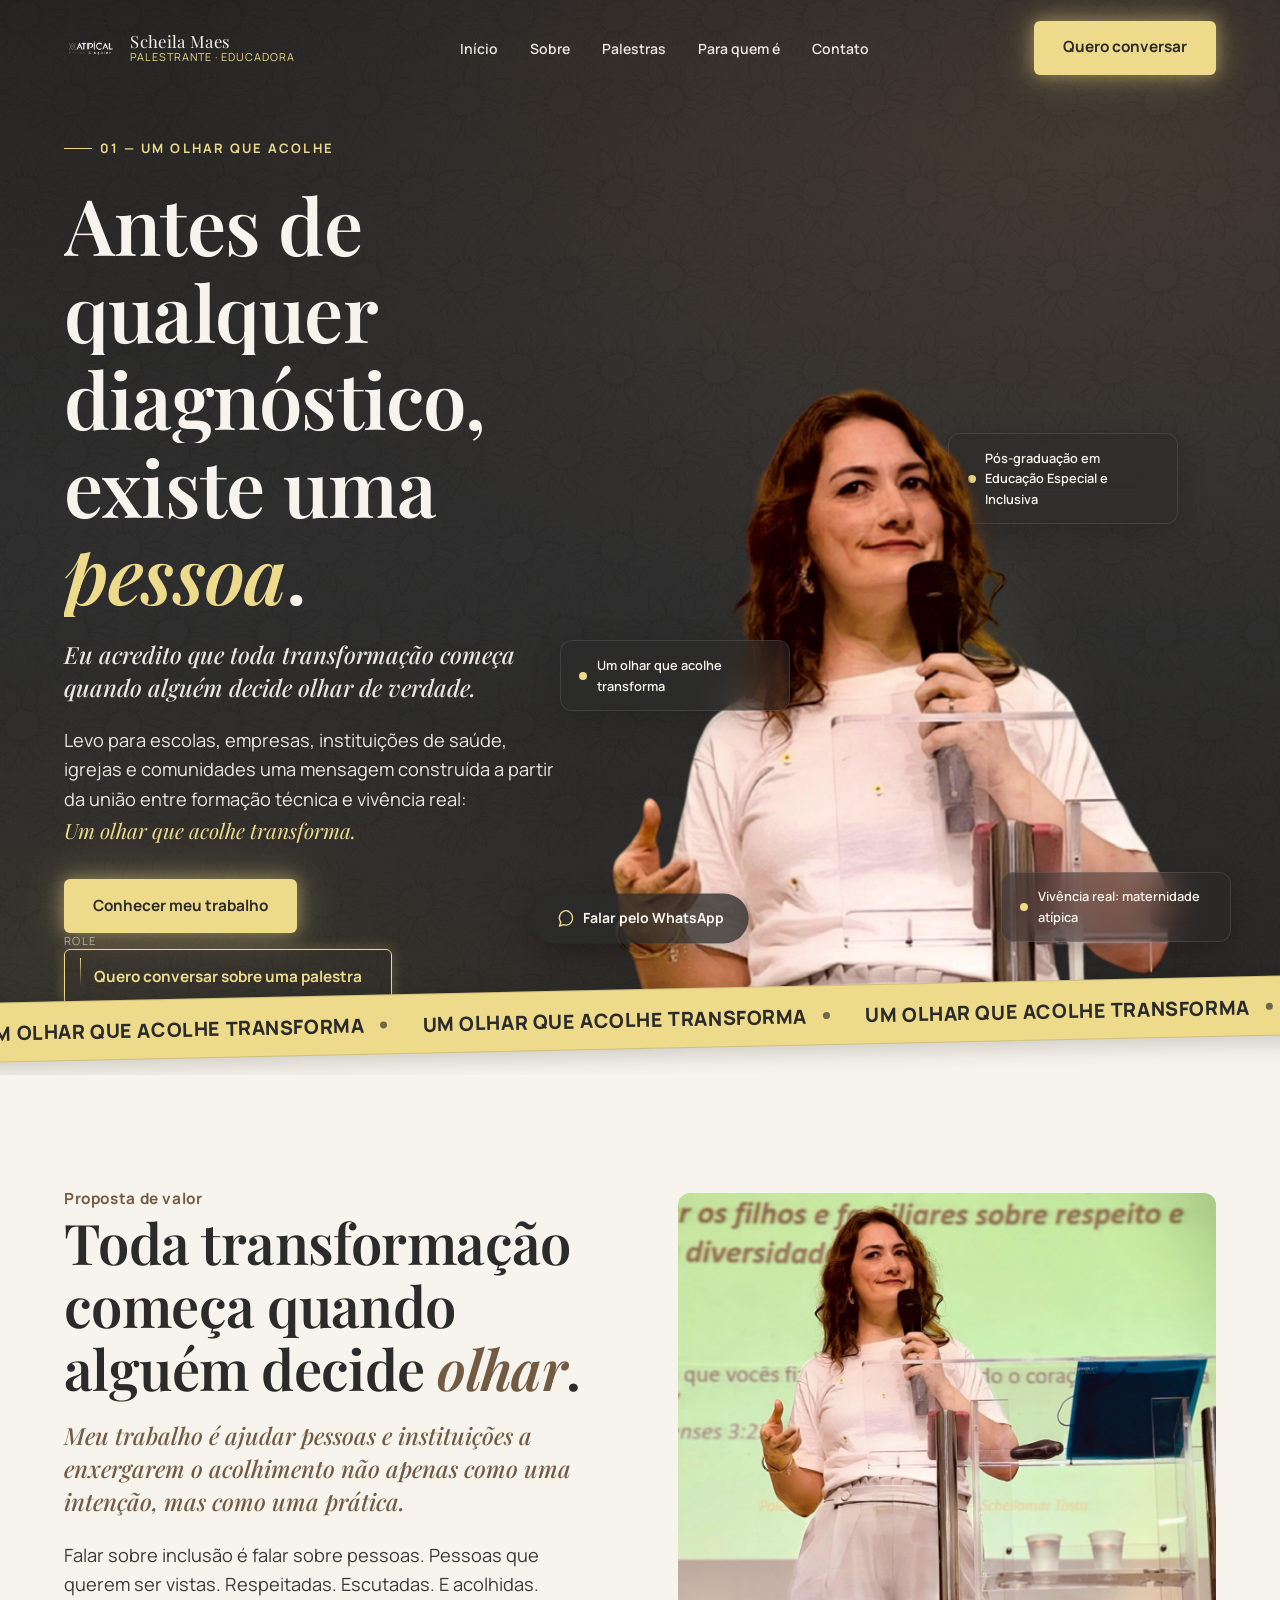
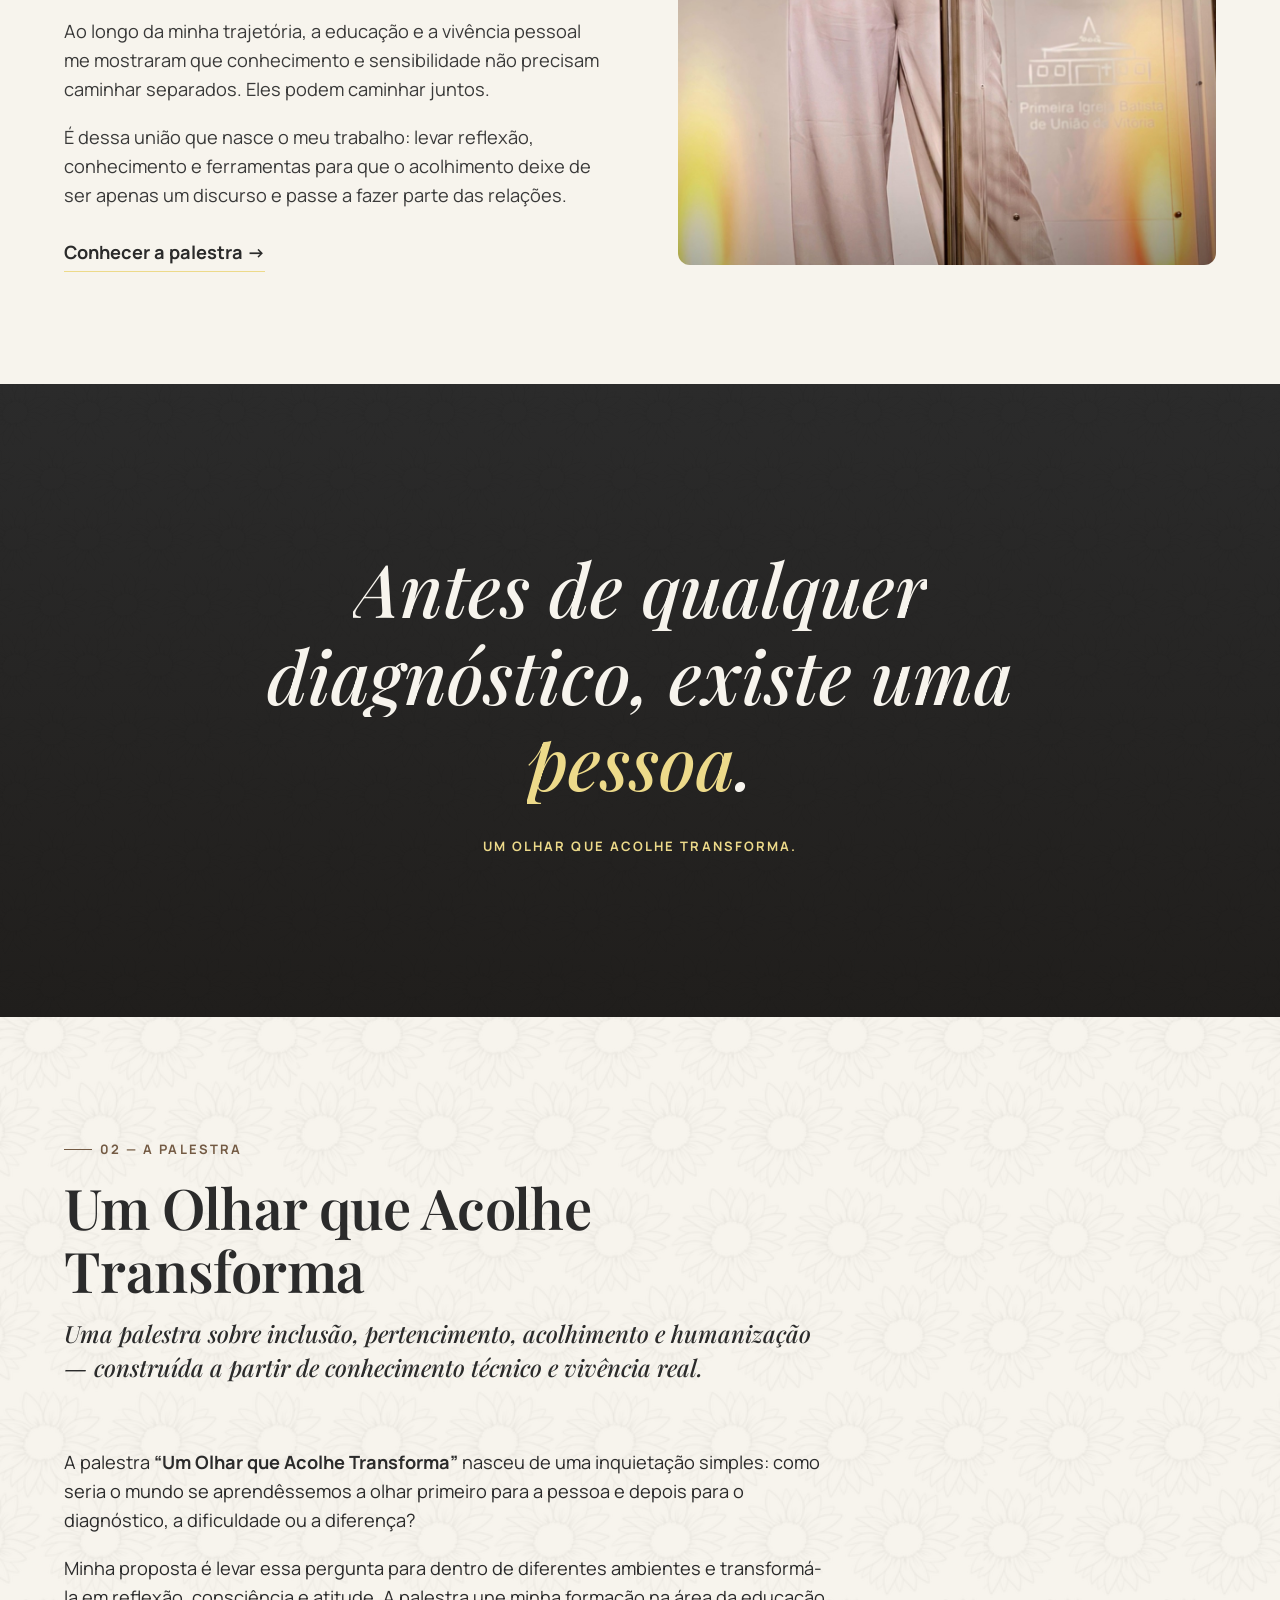
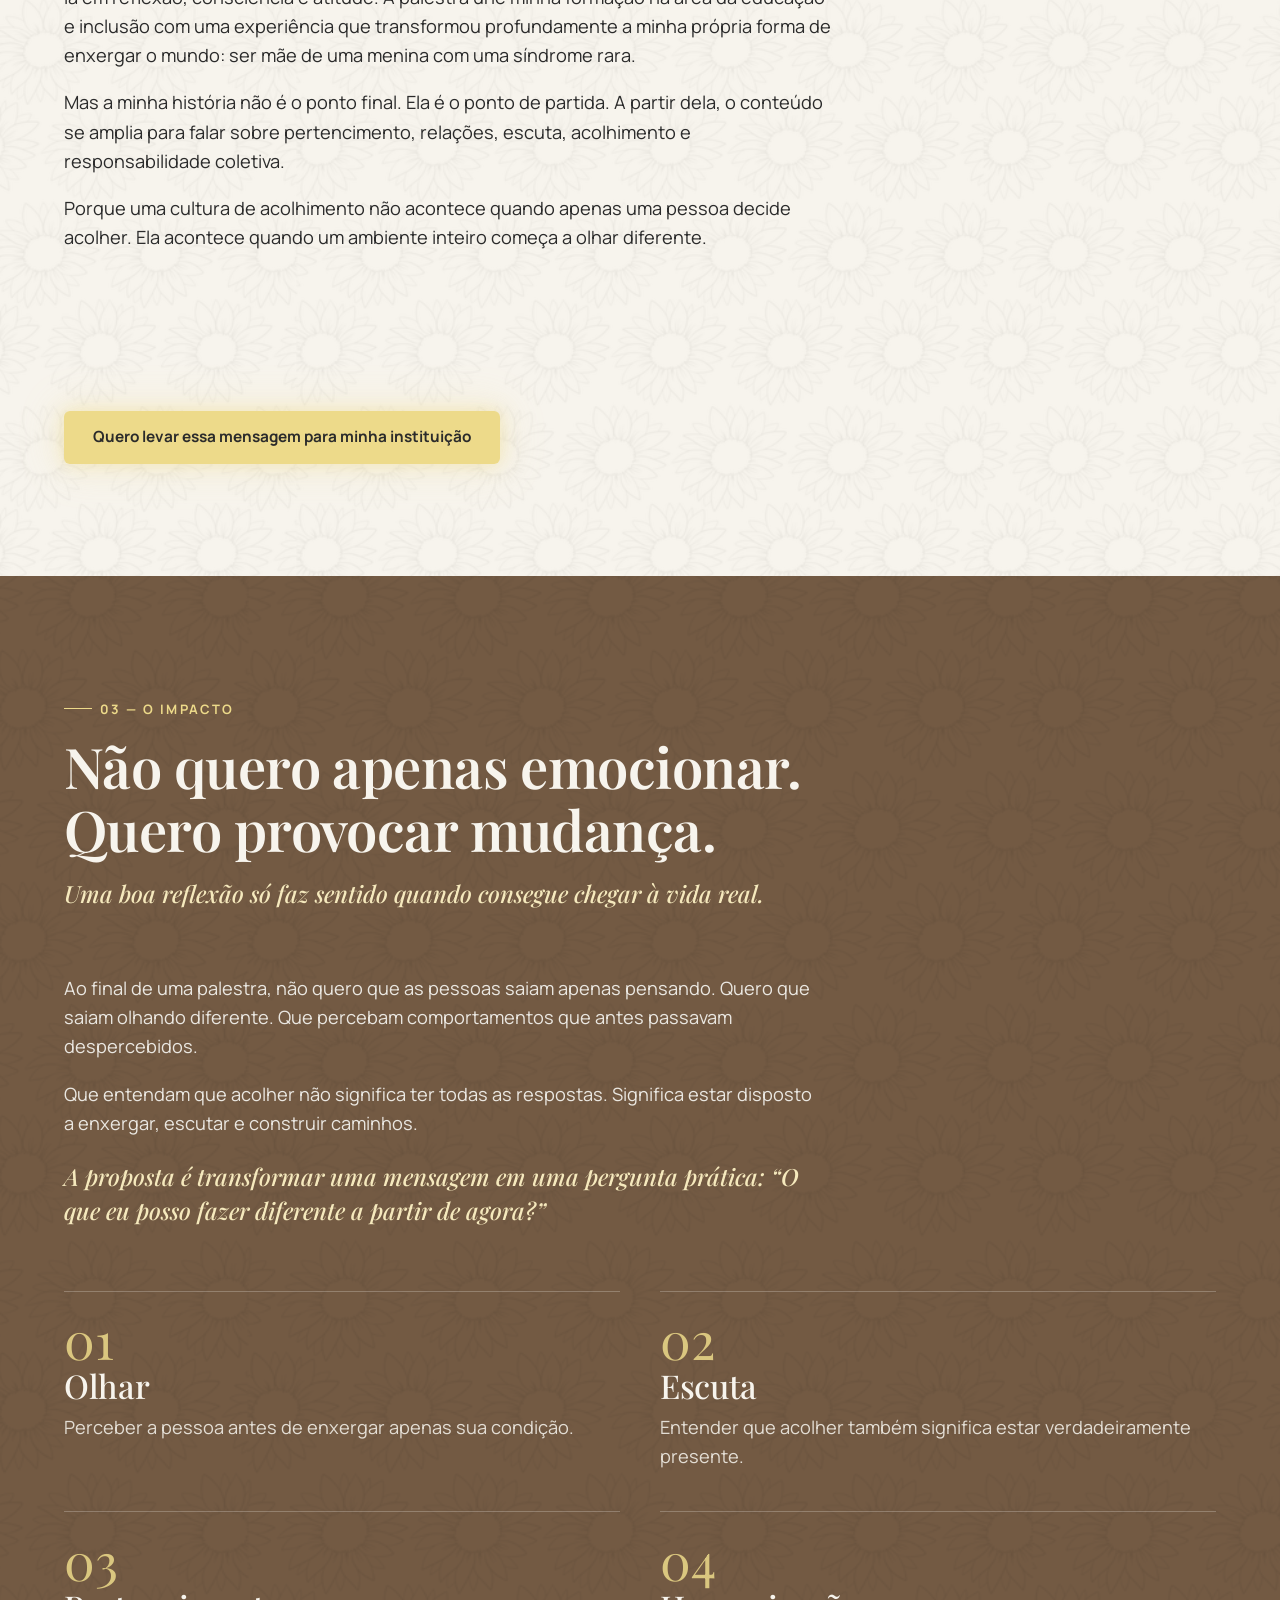
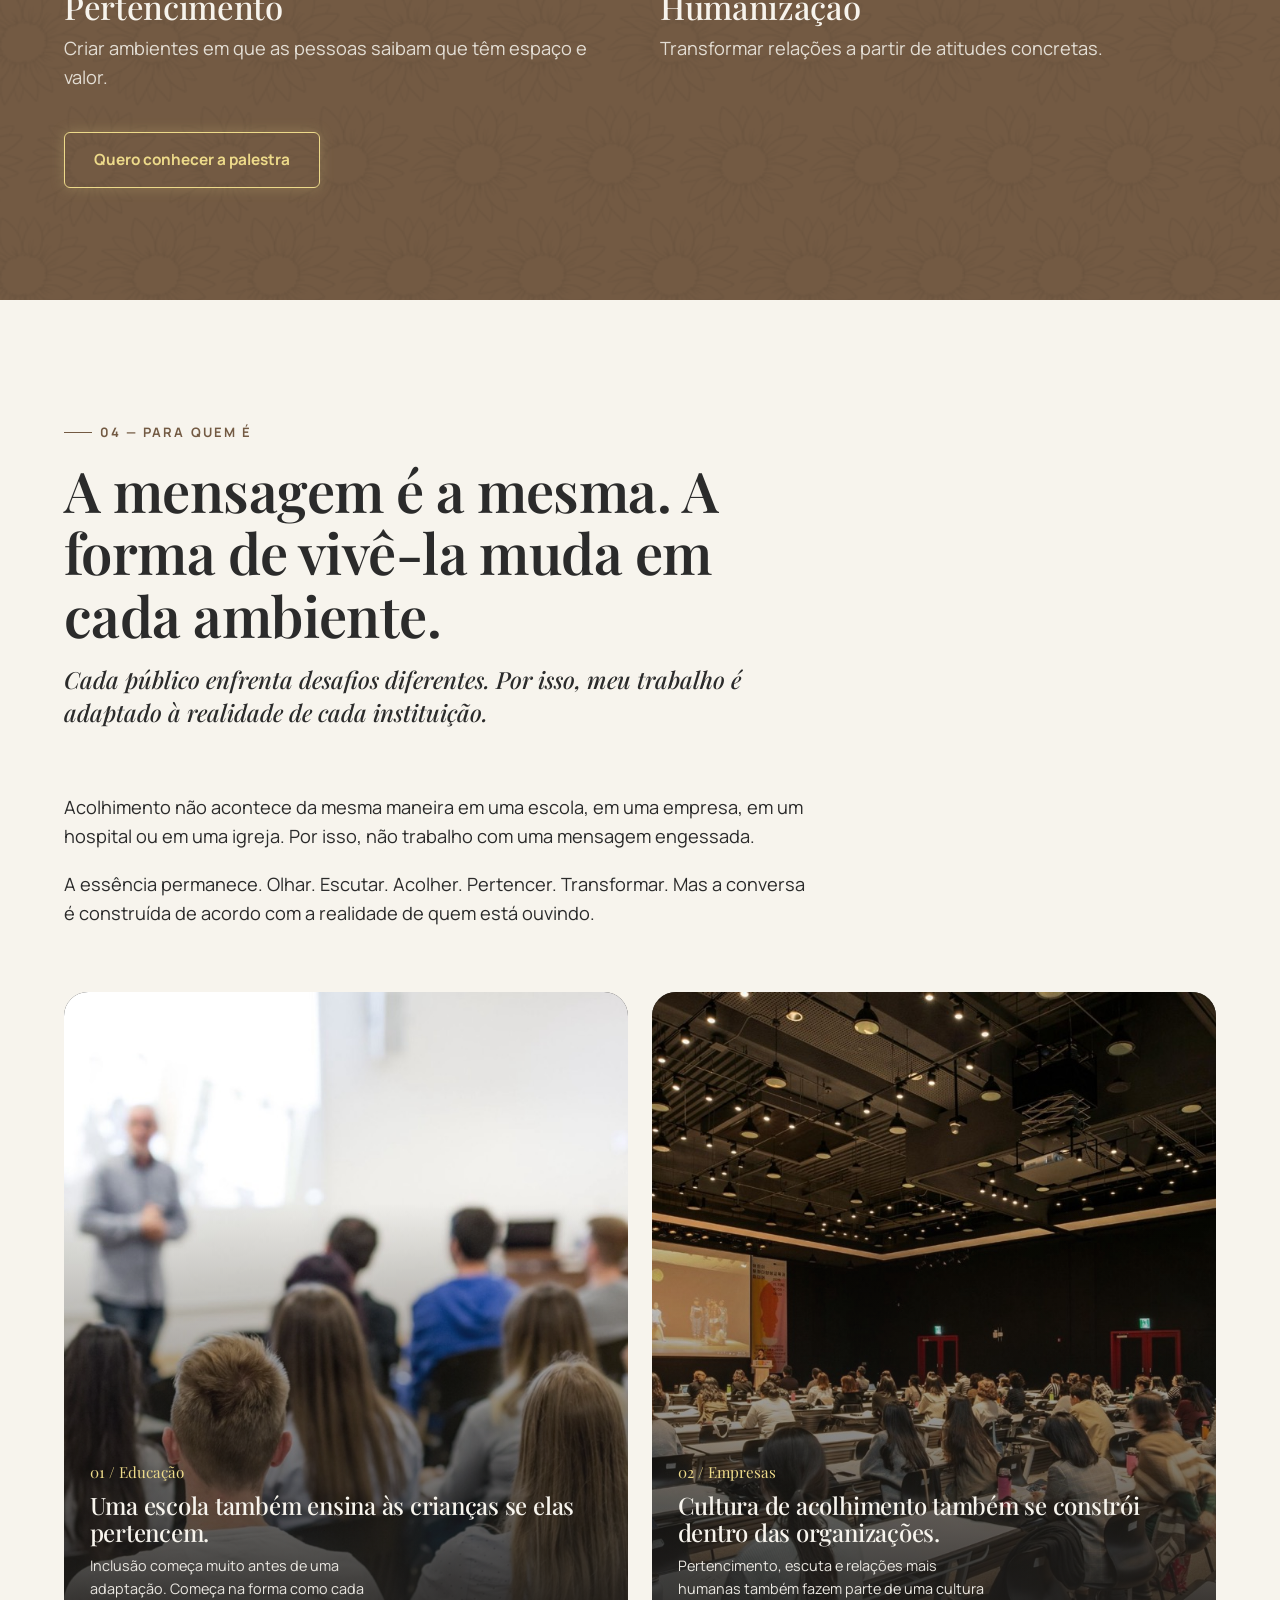
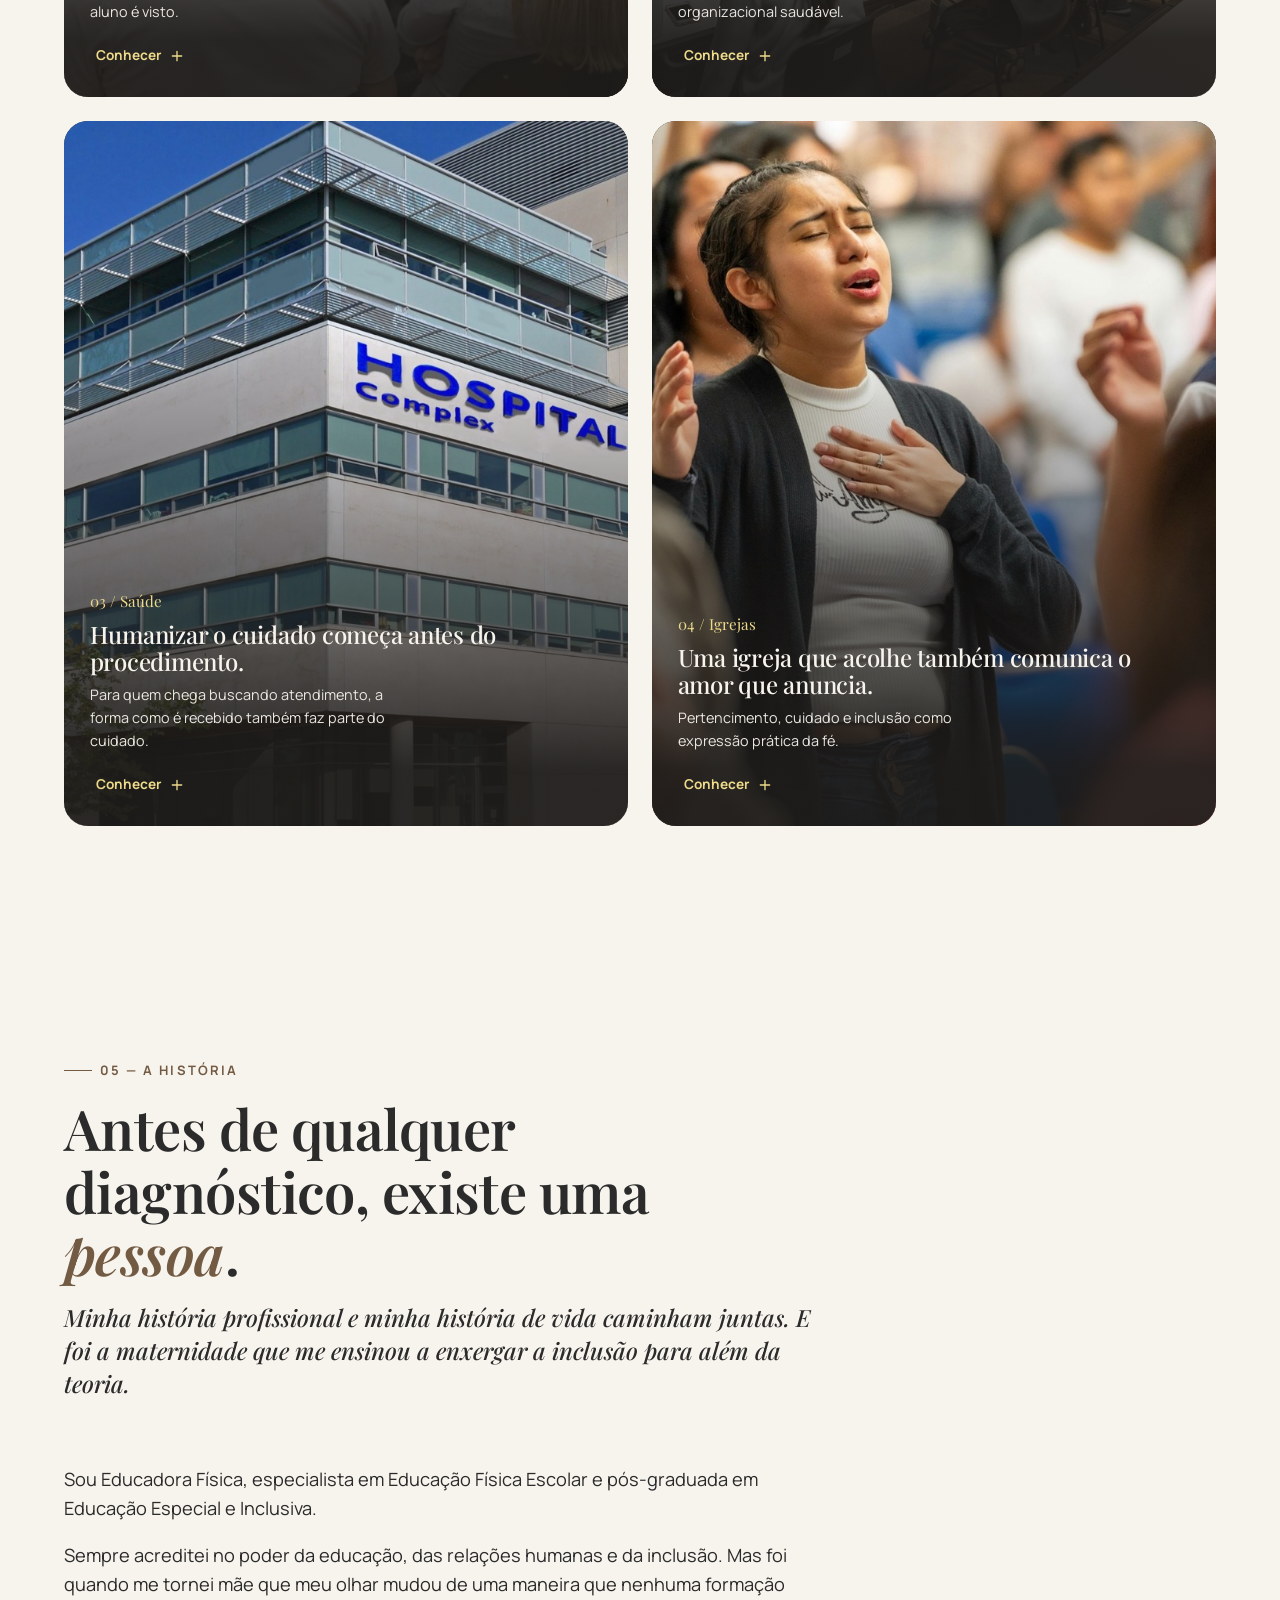
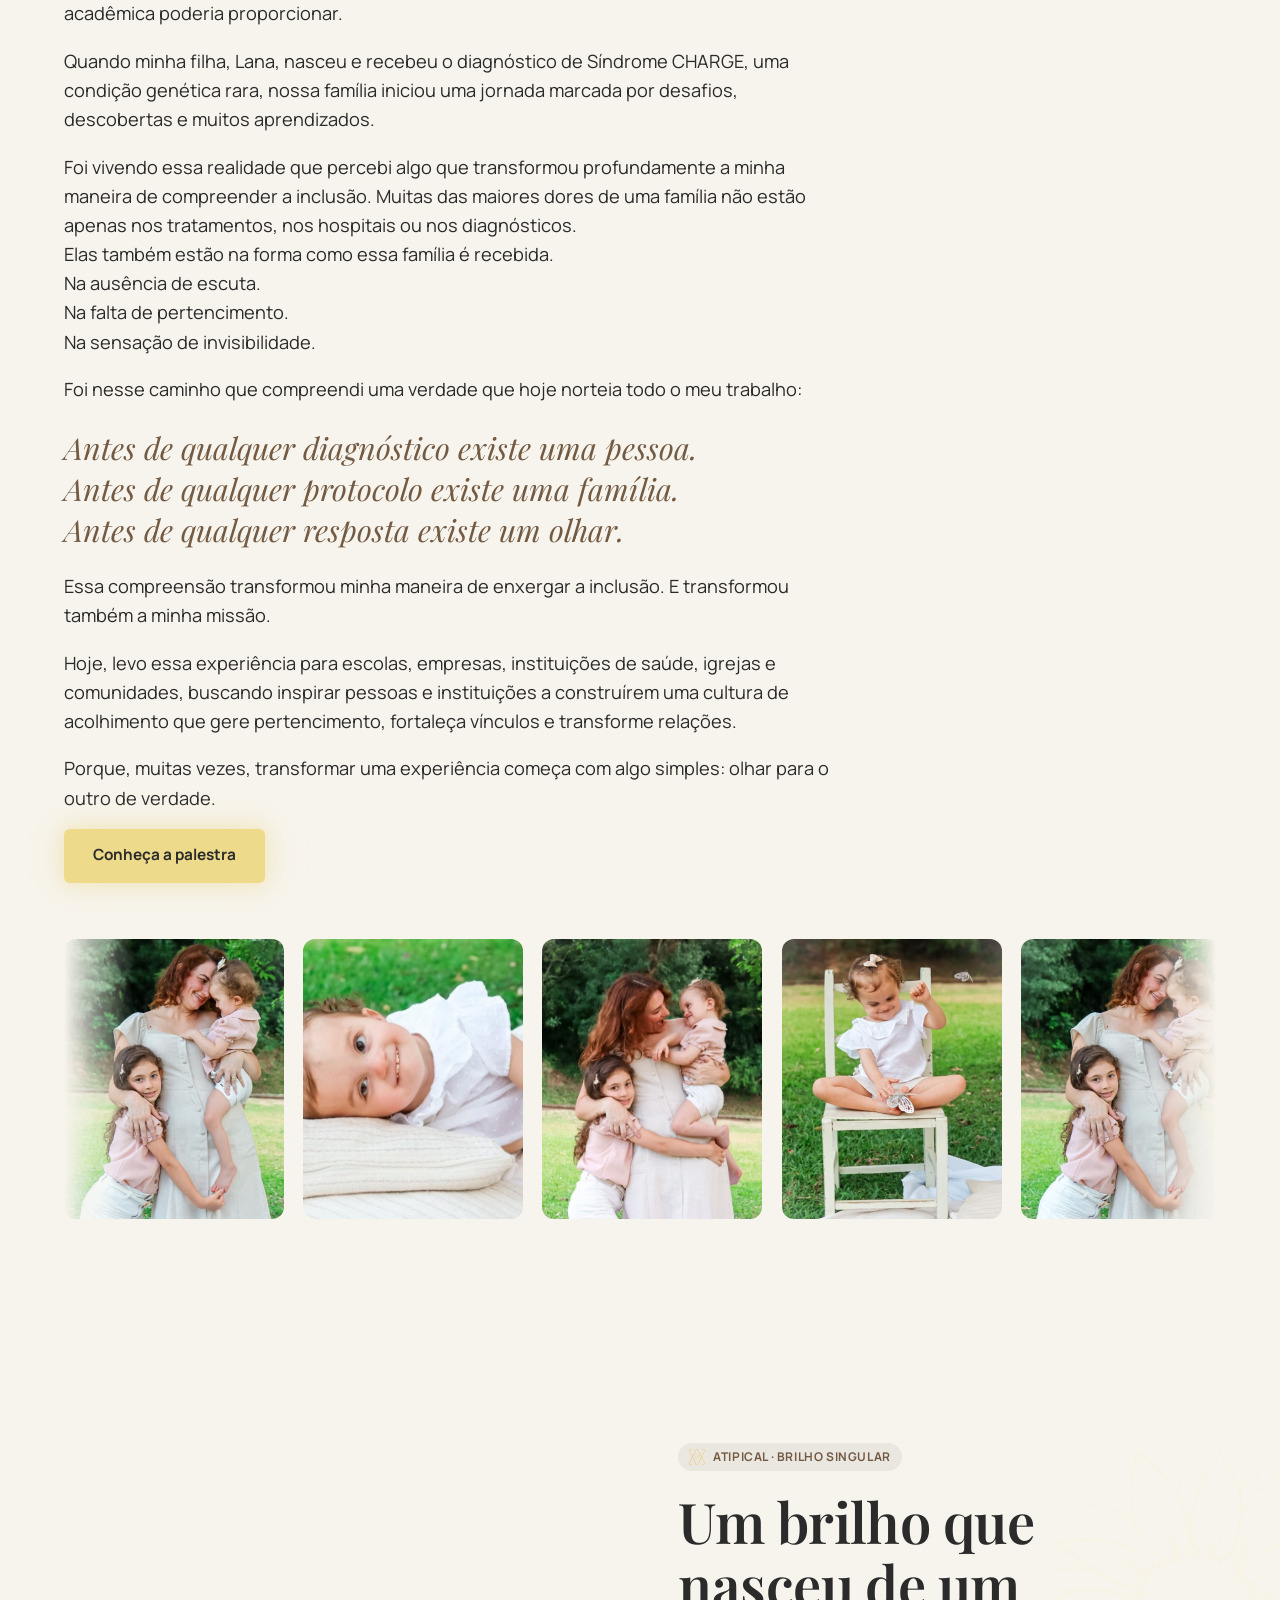
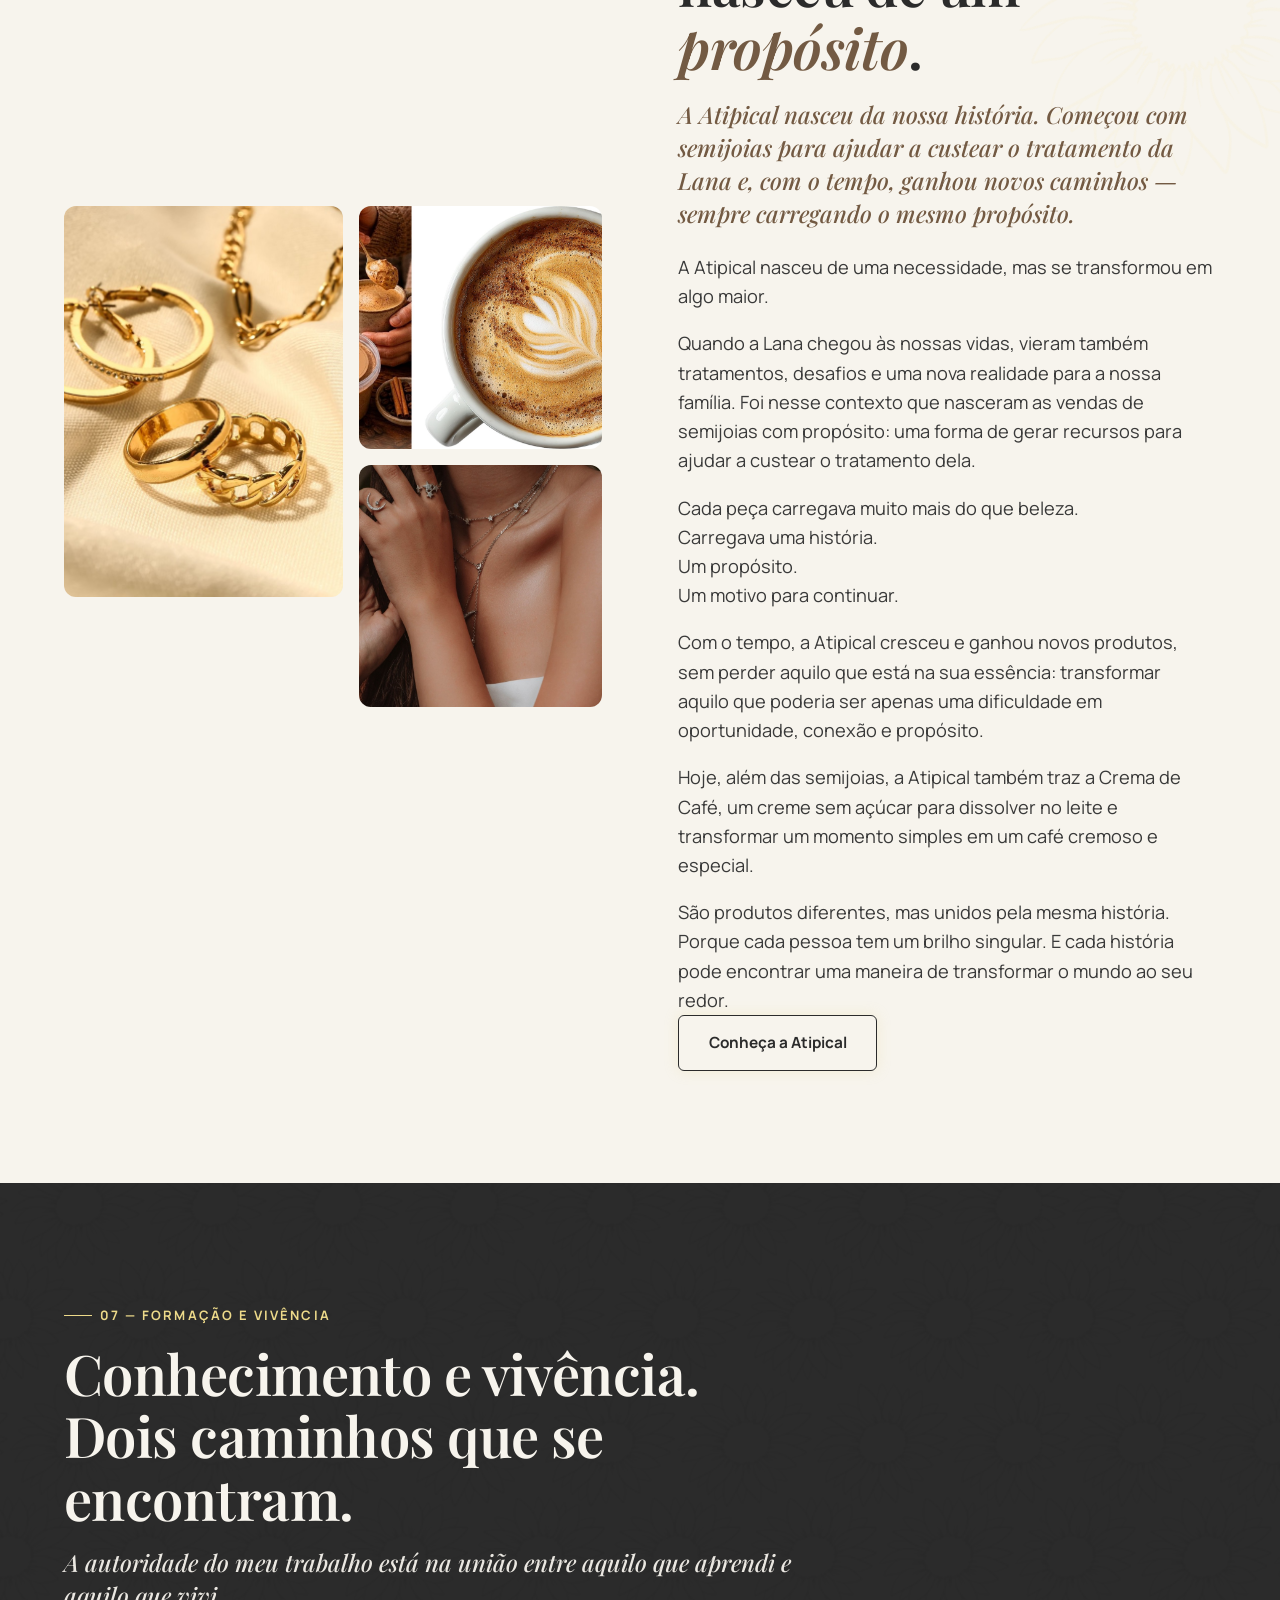
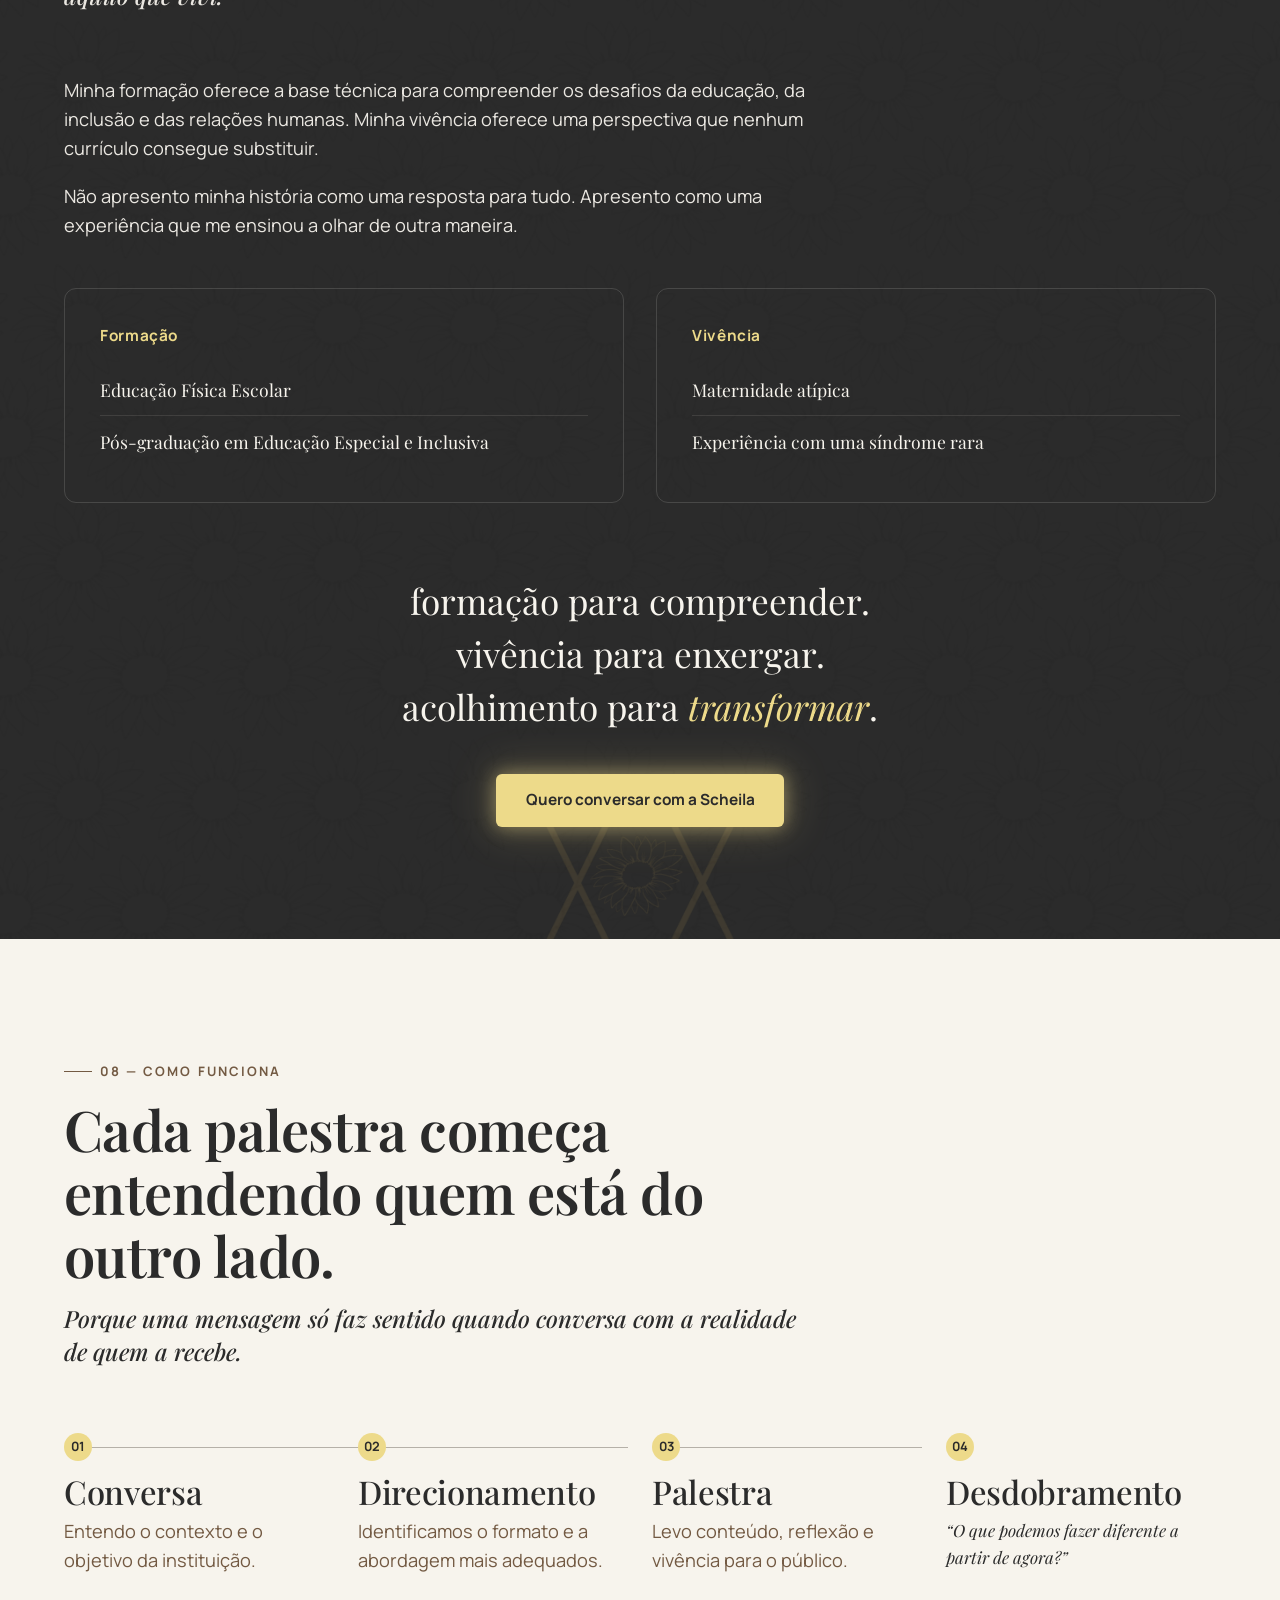
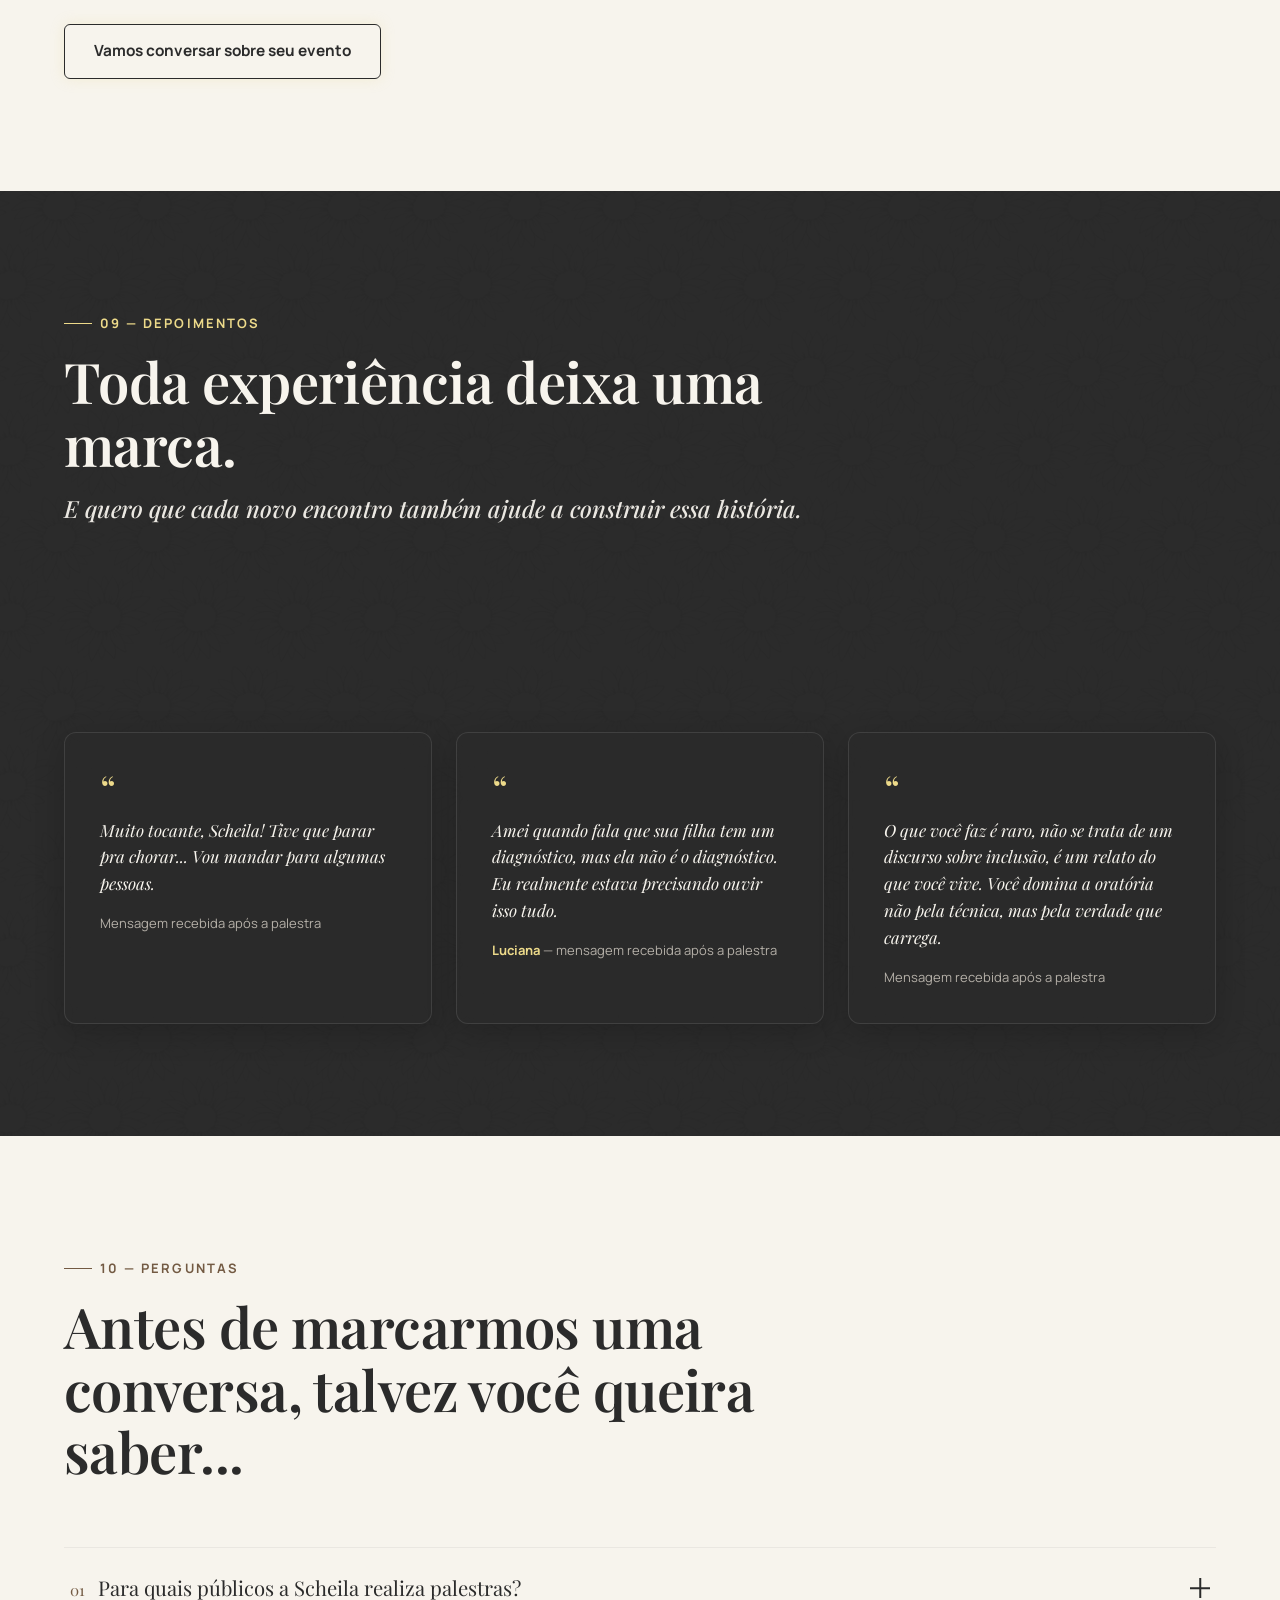
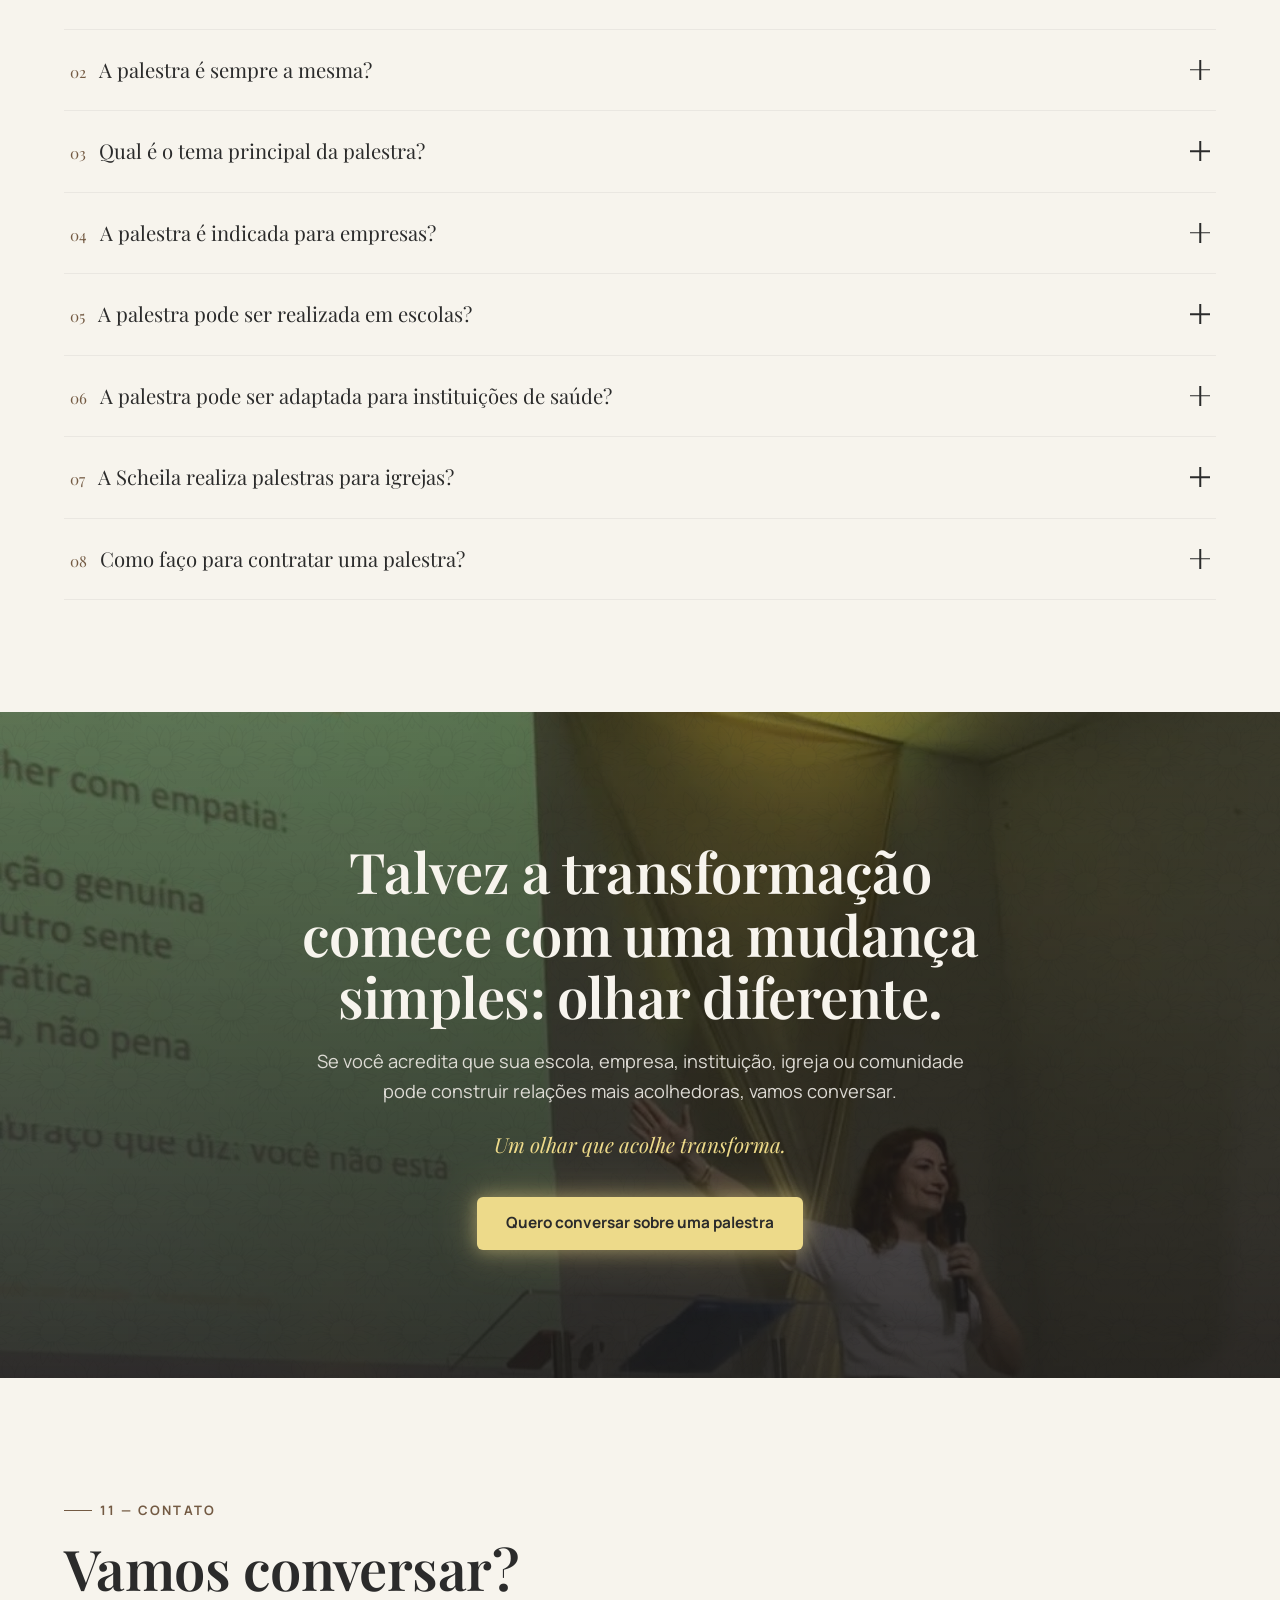
==== index.html @ 9182c09e "Add files via upload" ====
<!DOCTYPE html>
<html lang="pt-BR">
<head>
<meta charset="UTF-8">
<meta name="viewport" content="width=device-width, initial-scale=1.0">
<title>Scheila Maes | Palestrante em Inclusão, Acolhimento e Humanização</title>
<meta name="description" content="Conheça Scheila Maes, palestrante e educadora especialista em inclusão, acolhimento e humanização. Palestras para escolas, empresas, saúde e igrejas.">
<meta name="theme-color" content="#2B2B2B">
<link rel="icon" href="assets/img/logo-escuro.png" type="image/png">

<link rel="preconnect" href="https://fonts.googleapis.com">
<link rel="preconnect" href="https://fonts.gstatic.com" crossorigin>
<link href="https://fonts.googleapis.com/css2?family=Playfair+Display:ital,wght@0,500;0,600;0,700;1,500;1,600&family=Manrope:wght@400;500;600;700;800&display=swap" rel="stylesheet">

<link rel="stylesheet" href="css/styles.css">
</head>
<body>
<a href="#main" class="skip-link">Pular para o conteúdo</a>

<!-- ============ HEADER ============ -->
<header class="site-header" id="site-header">
  <div class="container">
    <a href="#inicio" class="brand" aria-label="Scheila Maes — início">
      <img src="assets/img/logo-claro.png" alt="Atípical — Brilho Singular">
      <span class="brand-text">
        <span class="brand-name">Scheila Maes</span>
        <span class="brand-role">Palestrante · Educadora</span>
      </span>
    </a>

    <nav class="main-nav" aria-label="Navegação principal">
      <ul>
        <li><a href="#inicio">Início</a></li>
        <li><a href="#sobre">Sobre</a></li>
        <li><a href="#palestra">Palestras</a></li>
        <li><a href="#para-quem-e">Para quem é</a></li>
        <li><a href="#contato">Contato</a></li>
      </ul>
    </nav>

    <div class="header-actions">
      <a href="#contato" class="btn btn-primary">Quero conversar</a>
      <button class="nav-toggle" id="nav-toggle" aria-label="Abrir menu" aria-expanded="false" aria-controls="mobile-nav">
        <span></span><span></span><span></span>
      </button>
    </div>
  </div>
</header>

<nav class="mobile-nav" id="mobile-nav" aria-label="Navegação mobile">
  <a href="#inicio">Início</a>
  <a href="#sobre">Sobre</a>
  <a href="#palestra">Palestras</a>
  <a href="#para-quem-e">Para quem é</a>
  <a href="#contato">Contato</a>
  <a href="#contato" class="btn btn-primary">Quero conversar</a>
</nav>

<main id="main">

  <!-- ============ HERO ============ -->
  <section class="hero noise grain" id="inicio">
    <div class="container hero-grid">
      <div class="hero-text">
        <p class="eyebrow reveal">01 — Um olhar que acolhe</p>
        <h1 class="split-words reveal" data-split>Antes de qualquer diagnóstico, existe uma <em class="accent">pessoa</em>.</h1>
        <p class="lede reveal reveal-delay-1">Eu acredito que toda transformação começa quando alguém decide olhar de verdade.</p>
        <p class="copy copy--on-dark reveal reveal-delay-2">
          Levo para escolas, empresas, instituições de saúde, igrejas e comunidades uma mensagem construída a partir da união entre formação técnica e vivência real:<br>
          <span class="hero-signature">Um olhar que acolhe transforma.</span>
        </p>
        <div class="hero-ctas reveal reveal-delay-3">
          <a href="#sobre" class="btn btn-primary">Conhecer meu trabalho</a>
          <a href="#contato" class="btn btn-secondary">Quero conversar sobre uma palestra</a>
        </div>
      </div>

      <div class="hero-media reveal reveal-delay-2">
        <div class="hero-media-frame">
          <div class="hero-media-glow" aria-hidden="true"></div>
          <img src="assets/img/hero-scheila.png" alt="Scheila Maes palestrando ao microfone" width="1200" height="1280">
          <div class="floating-badge glass badge-1">
            <span class="dot" aria-hidden="true"></span>
            Pós-graduação em Educação Especial e Inclusiva
          </div>
          <div class="floating-badge glass badge-2">
            <span class="dot" aria-hidden="true"></span>
            Vivência real: maternidade atípica
          </div>
          <div class="floating-badge glass badge-3">
            <span class="dot" aria-hidden="true"></span>
            Um olhar que acolhe transforma
          </div>
        </div>
      </div>
    </div>

    <div class="hero-scroll-cue" aria-hidden="true">
      <span>Role</span>
      <span class="line"></span>
    </div>
  </section>

  <!-- ============ FAIXA / MARQUEE ============ -->
  <div class="marquee-wrap">
    <div class="marquee" aria-hidden="true">
      <div class="marquee-track">
        <span class="marquee-item">Um olhar que acolhe transforma<span class="dot"></span></span>
        <span class="marquee-item">Um olhar que acolhe transforma<span class="dot"></span></span>
        <span class="marquee-item">Um olhar que acolhe transforma<span class="dot"></span></span>
        <span class="marquee-item">Um olhar que acolhe transforma<span class="dot"></span></span>
        <span class="marquee-item">Um olhar que acolhe transforma<span class="dot"></span></span>
        <span class="marquee-item">Um olhar que acolhe transforma<span class="dot"></span></span>
        <span class="marquee-item">Um olhar que acolhe transforma<span class="dot"></span></span>
        <span class="marquee-item">Um olhar que acolhe transforma<span class="dot"></span></span>
        <span class="marquee-item">Um olhar que acolhe transforma<span class="dot"></span></span>
        <span class="marquee-item">Um olhar que acolhe transforma<span class="dot"></span></span>
        <span class="marquee-item">Um olhar que acolhe transforma<span class="dot"></span></span>
        <span class="marquee-item">Um olhar que acolhe transforma<span class="dot"></span></span>
      </div>
    </div>
  </div>

  <!-- ============ APRESENTAÇÃO ============ -->
  <section class="section bg-offwhite" id="apresentacao">
    <div class="container split">
      <div class="split-text reveal">
        <p class="section-kicker">Proposta de valor</p>
        <h2>Toda transformação começa quando alguém decide <em class="accent-brown">olhar</em>.</h2>
        <p class="lede">Meu trabalho é ajudar pessoas e instituições a enxergarem o acolhimento não apenas como uma intenção, mas como uma prática.</p>
        <div class="copy">
          <p>Falar sobre inclusão é falar sobre pessoas. Pessoas que querem ser vistas. Respeitadas. Escutadas. E acolhidas.</p>
          <p>Ao longo da minha trajetória, a educação e a vivência pessoal me mostraram que conhecimento e sensibilidade não precisam caminhar separados. Eles podem caminhar juntos.</p>
          <p>É dessa união que nasce o meu trabalho: levar reflexão, conhecimento e ferramentas para que o acolhimento deixe de ser apenas um discurso e passe a fazer parte das relações.</p>
        </div>
        <a href="#palestra" class="btn-ghost reveal" style="margin-top:1.5rem; display:inline-block;">Conhecer a palestra →</a>
      </div>
      <div class="split-media reveal reveal-delay-1">
        <img src="assets/img/palestra-2.jpg" alt="Scheila Maes palestrando, gesticulando durante fala sobre inclusão" loading="lazy" width="1024" height="1365">
      </div>
    </div>
  </section>

  <!-- ============ MANIFESTO ============ -->
  <section class="manifesto noise">
    <div class="container">
      <p class="manifesto-text split-words reveal" data-split>Antes de qualquer diagnóstico, existe uma <em class="accent">pessoa</em>.</p>
      <p class="manifesto-sub reveal reveal-delay-1">Um olhar que acolhe transforma.</p>
    </div>
  </section>

  <!-- ============ A PALESTRA ============ -->
  <section class="section bg-offwhite noise noise--light" id="palestra">
    <div class="container">
      <div class="section-head reveal">
        <p class="eyebrow eyebrow--dark">02 — A palestra</p>
        <h2>Um Olhar que Acolhe Transforma</h2>
        <p class="lede">Uma palestra sobre inclusão, pertencimento, acolhimento e humanização — construída a partir de conhecimento técnico e vivência real.</p>
      </div>
      <div class="copy reveal" style="max-width:70ch;">
        <p>A palestra <strong>“Um Olhar que Acolhe Transforma”</strong> nasceu de uma inquietação simples: como seria o mundo se aprendêssemos a olhar primeiro para a pessoa e depois para o diagnóstico, a dificuldade ou a diferença?</p>
        <p>Minha proposta é levar essa pergunta para dentro de diferentes ambientes e transformá-la em reflexão, consciência e atitude. A palestra une minha formação na área da educação e inclusão com uma experiência que transformou profundamente a minha própria forma de enxergar o mundo: ser mãe de uma menina com uma síndrome rara.</p>
        <p>Mas a minha história não é o ponto final. Ela é o ponto de partida. A partir dela, o conteúdo se amplia para falar sobre pertencimento, relações, escuta, acolhimento e responsabilidade coletiva.</p>
        <p>Porque uma cultura de acolhimento não acontece quando apenas uma pessoa decide acolher. Ela acontece quando um ambiente inteiro começa a olhar diferente.</p>
      </div>

      <div class="pillars reveal reveal-delay-1">
        <div class="pillar"><span class="pillar-num">01</span><span class="pillar-label">Olhar</span></div>
        <div class="pillar"><span class="pillar-num">02</span><span class="pillar-label">Escuta</span></div>
        <div class="pillar"><span class="pillar-num">03</span><span class="pillar-label">Pertencimento</span></div>
        <div class="pillar"><span class="pillar-num">04</span><span class="pillar-label">Humanização</span></div>
      </div>

      <a href="#contato" class="btn btn-primary reveal" style="margin-top:2.5rem;">Quero levar essa mensagem para minha instituição</a>
    </div>
  </section>

  <!-- ============ O QUE A PALESTRA PROVOCA ============ -->
  <section class="section provoke noise">
    <div class="container">
      <div class="section-head reveal">
        <p class="eyebrow">03 — O impacto</p>
        <h2>Não quero apenas emocionar. Quero provocar mudança.</h2>
        <p class="lede">Uma boa reflexão só faz sentido quando consegue chegar à vida real.</p>
      </div>
      <div class="copy copy--on-dark reveal" style="max-width:68ch; margin-bottom:1rem;">
        <p>Ao final de uma palestra, não quero que as pessoas saiam apenas pensando. Quero que saiam olhando diferente. Que percebam comportamentos que antes passavam despercebidos.</p>
        <p>Que entendam que acolher não significa ter todas as respostas. Significa estar disposto a enxergar, escutar e construir caminhos.</p>
        <p class="lede" style="margin-top:1.4rem;">A proposta é transformar uma mensagem em uma pergunta prática: <em>“O que eu posso fazer diferente a partir de agora?”</em></p>
      </div>

      <div class="provoke-grid">
        <div class="provoke-item reveal">
          <span class="pillar-num">01</span>
          <h3>Olhar</h3>
          <p>Perceber a pessoa antes de enxergar apenas sua condição.</p>
        </div>
        <div class="provoke-item reveal reveal-delay-1">
          <span class="pillar-num">02</span>
          <h3>Escuta</h3>
          <p>Entender que acolher também significa estar verdadeiramente presente.</p>
        </div>
        <div class="provoke-item reveal">
          <span class="pillar-num">03</span>
          <h3>Pertencimento</h3>
          <p>Criar ambientes em que as pessoas saibam que têm espaço e valor.</p>
        </div>
        <div class="provoke-item reveal reveal-delay-1">
          <span class="pillar-num">04</span>
          <h3>Humanização</h3>
          <p>Transformar relações a partir de atitudes concretas.</p>
        </div>
      </div>

      <a href="#para-quem-e" class="btn btn-secondary reveal" style="margin-top:2.5rem;">Quero conhecer a palestra</a>
    </div>
  </section>

  <!-- ============ PARA QUEM É ============ -->
  <section class="section bg-offwhite" id="para-quem-e">
    <div class="container">
      <div class="section-head reveal">
        <p class="eyebrow eyebrow--dark">04 — Para quem é</p>
        <h2>A mensagem é a mesma. A forma de vivê-la muda em cada ambiente.</h2>
        <p class="lede">Cada público enfrenta desafios diferentes. Por isso, meu trabalho é adaptado à realidade de cada instituição.</p>
      </div>
      <div class="copy reveal" style="max-width:68ch;">
        <p>Acolhimento não acontece da mesma maneira em uma escola, em uma empresa, em um hospital ou em uma igreja. Por isso, não trabalho com uma mensagem engessada.</p>
        <p>A essência permanece. Olhar. Escutar. Acolher. Pertencer. Transformar. Mas a conversa é construída de acordo com a realidade de quem está ouvindo.</p>
      </div>

      <div class="audience-grid">

        <article class="audience-card reveal" data-audience-card data-tipo="Escola">
          <div class="audience-card-img"><img src="assets/img/card-educacao.jpg" alt="Sala de aula durante uma palestra sobre educação e inclusão" loading="lazy" width="1600" height="900"></div>
          <div class="audience-card-icon" aria-hidden="true">
            <svg viewBox="0 0 24 24" fill="none" stroke="currentColor" stroke-width="1.6" stroke-linecap="round" stroke-linejoin="round"><path d="M2 9.5 12 5l10 4.5-10 4.5-10-4.5Z"/><path d="M6 11.5v4.5c0 1.4 2.7 3 6 3s6-1.6 6-3v-4.5"/><path d="M21 9.5v6"/></svg>
          </div>
          <div class="audience-card-body">
            <span class="audience-card-num">01 / Educação</span>
            <h3 class="audience-card-title">Uma escola também ensina às crianças se elas pertencem.</h3>
            <p class="audience-card-hook">Inclusão começa muito antes de uma adaptação. Começa na forma como cada aluno é visto.</p>
            <button class="audience-toggle" type="button" aria-expanded="false">
              Conhecer
              <svg viewBox="0 0 24 24" fill="none" stroke="currentColor" stroke-width="2" stroke-linecap="round"><path d="M12 5v14M5 12h14"/></svg>
            </button>
            <div class="audience-detail"><div><div class="audience-detail-inner">
              <p>A escola pode ser um dos primeiros lugares onde uma criança descobre o que significa pertencer. E também pode ser um dos primeiros lugares onde ela percebe que é diferente.</p>
              <p>Minha formação em Educação Física Escolar e minha pós-graduação em Educação Especial e Inclusiva fazem parte dessa conversa. Mas a proposta vai além da teoria: é olhar para a realidade do educador e construir uma reflexão que possa chegar à prática.</p>
              <p>Para professores, equipes pedagógicas, gestores e comunidades escolares, a palestra aborda o acolhimento como parte da construção de uma escola em que cada pessoa possa ser vista, respeitada e incluída.</p>
              <a href="#contato" class="btn btn-sm btn-secondary--on-light" data-cta-tipo="Escola">Quero conversar sobre uma palestra para minha escola</a>
            </div></div></div>
          </div>
        </article>

        <article class="audience-card reveal reveal-delay-1" data-audience-card data-tipo="Empresa">
          <div class="audience-card-img"><img src="assets/img/card-empresa.jpg" alt="Equipe reunida em uma palestra corporativa" loading="lazy" width="1600" height="900"></div>
          <div class="audience-card-icon" aria-hidden="true">
            <svg viewBox="0 0 24 24" fill="none" stroke="currentColor" stroke-width="1.6" stroke-linecap="round" stroke-linejoin="round"><rect x="3" y="7.5" width="18" height="12" rx="1.5"/><path d="M8 7.5V6a2 2 0 0 1 2-2h4a2 2 0 0 1 2 2v1.5"/><path d="M3 13h18"/></svg>
          </div>
          <div class="audience-card-body">
            <span class="audience-card-num">02 / Empresas</span>
            <h3 class="audience-card-title">Cultura de acolhimento também se constrói dentro das organizações.</h3>
            <p class="audience-card-hook">Pertencimento, escuta e relações mais humanas também fazem parte de uma cultura organizacional saudável.</p>
            <button class="audience-toggle" type="button" aria-expanded="false">
              Conhecer
              <svg viewBox="0 0 24 24" fill="none" stroke="currentColor" stroke-width="2" stroke-linecap="round"><path d="M12 5v14M5 12h14"/></svg>
            </button>
            <div class="audience-detail"><div><div class="audience-detail-inner">
              <p>Uma empresa é feita de pessoas. E a forma como essas pessoas são vistas, ouvidas e tratadas influencia diretamente as relações que acontecem todos os dias.</p>
              <p>Minha palestra leva o tema do acolhimento para o ambiente organizacional de maneira prática e conectada à realidade das equipes. A conversa pode ser adaptada para momentos de formação, desenvolvimento de equipes, liderança e ações como a SIPAT.</p>
              <p>O objetivo não é transformar acolhimento em discurso corporativo. É mostrar que pequenas mudanças na forma de olhar, escutar e se relacionar podem produzir mudanças importantes na cultura de um ambiente.</p>
              <a href="#contato" class="btn btn-sm btn-secondary--on-light" data-cta-tipo="Empresa">Quero conversar sobre uma palestra para minha equipe</a>
            </div></div></div>
          </div>
        </article>

        <article class="audience-card reveal" data-audience-card data-tipo="Instituição de saúde">
          <div class="audience-card-img"><img src="assets/img/card-saude.jpg" alt="Instituição de saúde onde a humanização do atendimento faz diferença" loading="lazy" width="1600" height="900"></div>
          <div class="audience-card-icon" aria-hidden="true">
            <svg viewBox="0 0 24 24" fill="none" stroke="currentColor" stroke-width="1.6" stroke-linecap="round" stroke-linejoin="round"><path d="M20.8 8.6c0 4.4-8.8 10.4-8.8 10.4S3.2 13 3.2 8.6a4.6 4.6 0 0 1 8.8-1.9 4.6 4.6 0 0 1 8.8 1.9Z"/><path d="M7 11h2l1.2-2.4L11.6 13l1.2-2h2.2"/></svg>
          </div>
          <div class="audience-card-body">
            <span class="audience-card-num">03 / Saúde</span>
            <h3 class="audience-card-title">Humanizar o cuidado começa antes do procedimento.</h3>
            <p class="audience-card-hook">Para quem chega buscando atendimento, a forma como é recebido também faz parte do cuidado.</p>
            <button class="audience-toggle" type="button" aria-expanded="false">
              Conhecer
              <svg viewBox="0 0 24 24" fill="none" stroke="currentColor" stroke-width="2" stroke-linecap="round"><path d="M12 5v14M5 12h14"/></svg>
            </button>
            <div class="audience-detail"><div><div class="audience-detail-inner">
              <p>Para uma família que recebe um diagnóstico, existem perguntas que nenhum protocolo consegue responder sozinho. Existe medo. Existe insegurança. Existe a necessidade de ser escutada.</p>
              <p>Minha vivência como mãe de uma criança com uma síndrome rara me aproximou de uma realidade que muitas famílias vivem diariamente. Somada à minha formação, essa experiência me permite abordar o tema com sensibilidade, mas também com responsabilidade.</p>
              <p>A proposta é refletir sobre como a equipe pode enxergar não apenas o paciente, mas a pessoa e a família que estão diante dela.</p>
              <a href="#contato" class="btn btn-sm btn-secondary--on-light" data-cta-tipo="Instituição de saúde">Quero conversar sobre uma palestra para minha instituição</a>
            </div></div></div>
          </div>
        </article>

        <article class="audience-card reveal reveal-delay-1" data-audience-card data-tipo="Igreja">
          <div class="audience-card-img"><img src="assets/img/card-igreja.jpg" alt="Comunidade reunida em um momento de louvor na igreja" loading="lazy" width="1600" height="900"></div>
          <div class="audience-card-icon" aria-hidden="true">
            <svg viewBox="0 0 24 24" fill="none" stroke="currentColor" stroke-width="1.6" stroke-linecap="round" stroke-linejoin="round"><path d="M12 2v4M9 4h6"/><path d="M6 22v-8.5c0-3.3 2.7-6 6-6s6 2.7 6 6V22"/><path d="M12 12v10M3 22h18"/></svg>
          </div>
          <div class="audience-card-body">
            <span class="audience-card-num">04 / Igrejas</span>
            <h3 class="audience-card-title">Uma igreja que acolhe também comunica o amor que anuncia.</h3>
            <p class="audience-card-hook">Pertencimento, cuidado e inclusão como expressão prática da fé.</p>
            <button class="audience-toggle" type="button" aria-expanded="false">
              Conhecer
              <svg viewBox="0 0 24 24" fill="none" stroke="currentColor" stroke-width="2" stroke-linecap="round"><path d="M12 5v14M5 12h14"/></svg>
            </button>
            <div class="audience-detail"><div><div class="audience-detail-inner">
              <p>Toda comunidade deseja ser um lugar de pertencimento. Mas, para algumas famílias, encontrar esse lugar pode ser mais difícil do que parece. Famílias atípicas muitas vezes chegam carregando não apenas suas necessidades, mas também experiências de incompreensão, isolamento e cansaço.</p>
              <p>A igreja pode ser diferente. Pode ser lugar de presença. De cuidado. De escuta. De comunidade.</p>
              <p>Nesta palestra, conversamos sobre o acolhimento como expressão concreta do amor ao próximo e sobre como a comunidade cristã pode construir ambientes onde pessoas e famílias sejam verdadeiramente recebidas.</p>
              <a href="#contato" class="btn btn-sm btn-secondary--on-light" data-cta-tipo="Igreja">Quero levar essa mensagem para minha igreja</a>
            </div></div></div>
          </div>
        </article>

      </div>
    </div>
  </section>

  <!-- ============ A HISTÓRIA POR TRÁS DO OLHAR ============ -->
  <section class="section bg-offwhite" id="sobre">
    <div class="container">
      <div class="section-head reveal">
        <p class="eyebrow eyebrow--dark">05 — A história</p>
        <h2>Antes de qualquer diagnóstico, existe uma <em class="accent-brown">pessoa</em>.</h2>
        <p class="lede">Minha história profissional e minha história de vida caminham juntas. E foi a maternidade que me ensinou a enxergar a inclusão para além da teoria.</p>
      </div>

      <div class="copy reveal" style="max-width:70ch;">
        <p>Sou Educadora Física, especialista em Educação Física Escolar e pós-graduada em Educação Especial e Inclusiva.</p>
        <p>Sempre acreditei no poder da educação, das relações humanas e da inclusão. Mas foi quando me tornei mãe que meu olhar mudou de uma maneira que nenhuma formação acadêmica poderia proporcionar.</p>
        <p>Quando minha filha, Lana, nasceu e recebeu o diagnóstico de Síndrome CHARGE, uma condição genética rara, nossa família iniciou uma jornada marcada por desafios, descobertas e muitos aprendizados.</p>
        <p>Foi vivendo essa realidade que percebi algo que transformou profundamente a minha maneira de compreender a inclusão. Muitas das maiores dores de uma família não estão apenas nos tratamentos, nos hospitais ou nos diagnósticos.<br>
        Elas também estão na forma como essa família é recebida.<br>
        Na ausência de escuta.<br>
        Na falta de pertencimento.<br>
        Na sensação de invisibilidade.</p>
        <p>Foi nesse caminho que compreendi uma verdade que hoje norteia todo o meu trabalho:</p>
      </div>

      <p class="about-highlight reveal">
        Antes de qualquer diagnóstico existe uma pessoa.<br>
        Antes de qualquer protocolo existe uma família.<br>
        Antes de qualquer resposta existe um olhar.
      </p>

      <div class="copy reveal" style="max-width:70ch;">
        <p>Essa compreensão transformou minha maneira de enxergar a inclusão. E transformou também a minha missão.</p>
        <p>Hoje, levo essa experiência para escolas, empresas, instituições de saúde, igrejas e comunidades, buscando inspirar pessoas e instituições a construírem uma cultura de acolhimento que gere pertencimento, fortaleça vínculos e transforme relações.</p>
        <p>Porque, muitas vezes, transformar uma experiência começa com algo simples: olhar para o outro de verdade.</p>
      </div>

      <a href="#palestra" class="btn btn-primary reveal" style="margin-top:1rem;">Conheça a palestra</a>

      <div class="photo-carousel reveal" style="margin-top:3.5rem;">
        <div class="photo-carousel-track" aria-hidden="true">
          <img src="assets/img/lana-1.jpg" alt="Scheila com as filhas, entre elas Lana" loading="lazy" width="220" height="280">
          <img src="assets/img/lana-3.jpg" alt="Lana sorrindo" loading="lazy" width="220" height="280">
          <img src="assets/img/lana-2.jpg" alt="Scheila e Lana" loading="lazy" width="220" height="280">
          <img src="assets/img/lana-4.jpg" alt="Lana brincando no jardim" loading="lazy" width="220" height="280">
          <img src="assets/img/lana-1.jpg" alt="" loading="lazy" width="220" height="280">
          <img src="assets/img/lana-3.jpg" alt="" loading="lazy" width="220" height="280">
          <img src="assets/img/lana-2.jpg" alt="" loading="lazy" width="220" height="280">
          <img src="assets/img/lana-4.jpg" alt="" loading="lazy" width="220" height="280">
        </div>
      </div>
    </div>
  </section>

  <!-- ============ ATIPICAL | BRILHO SINGULAR ============ -->
  <section class="section bg-offwhite" id="atipical" style="position:relative; overflow:hidden;">
    <div class="rotate-deco rotate-slower" style="width:340px; height:340px; right:-6%; top:8%;" aria-hidden="true">
      <img src="assets/img/girassol.png" alt="">
    </div>
    <div class="container split split--reverse">
      <div class="split-text reveal">
        <span class="atipical-badge"><img src="assets/img/icone.png" alt="">Atipical · Brilho Singular</span>
        <h2>Um brilho que nasceu de um <em class="accent-brown">propósito</em>.</h2>
        <p class="lede">A Atipical nasceu da nossa história. Começou com semijoias para ajudar a custear o tratamento da Lana e, com o tempo, ganhou novos caminhos — sempre carregando o mesmo propósito.</p>
        <div class="copy">
          <p>A Atipical nasceu de uma necessidade, mas se transformou em algo maior.</p>
          <p>Quando a Lana chegou às nossas vidas, vieram também tratamentos, desafios e uma nova realidade para a nossa família. Foi nesse contexto que nasceram as vendas de semijoias com propósito: uma forma de gerar recursos para ajudar a custear o tratamento dela.</p>
          <p>Cada peça carregava muito mais do que beleza.<br>Carregava uma história.<br>Um propósito.<br>Um motivo para continuar.</p>
          <p>Com o tempo, a Atipical cresceu e ganhou novos produtos, sem perder aquilo que está na sua essência: transformar aquilo que poderia ser apenas uma dificuldade em oportunidade, conexão e propósito.</p>
          <p>Hoje, além das semijoias, a Atipical também traz a Crema de Café, um creme sem açúcar para dissolver no leite e transformar um momento simples em um café cremoso e especial.</p>
          <p>São produtos diferentes, mas unidos pela mesma história. Porque cada pessoa tem um brilho singular. E cada história pode encontrar uma maneira de transformar o mundo ao seu redor.</p>
        </div>
        <a href="#" id="wa-atipical-btn" target="_blank" rel="noopener" class="btn btn-secondary--on-light btn-secondary">Conheça a Atipical</a>
      </div>
      <div class="reveal reveal-delay-1">
        <div class="atipical-gallery">
          <img class="tall" src="assets/img/atipical-joias-1.jpg" alt="Semijoias douradas da coleção Atipical" loading="lazy">
          <img class="small" src="assets/img/atipical-cafe.jpg" alt="Crema de Café Atipical, sem açúcar" loading="lazy">
          <img class="small" src="assets/img/atipical-joias-2.jpg" alt="Semijoias Atipical em uso" loading="lazy">
        </div>
      </div>
    </div>
  </section>

  <!-- ============ FORMAÇÃO + VIVÊNCIA ============ -->
  <section class="section formation noise" id="formacao" style="position:relative; overflow:hidden;">
    <div class="rotate-deco rotate-slow" style="width:220px; height:220px; left:50%; margin-left:-110px; bottom:-4%; opacity:.1;" aria-hidden="true">
      <img src="assets/img/icone.png" alt="">
    </div>
    <div class="container">
      <div class="section-head reveal">
        <p class="eyebrow">07 — Formação e vivência</p>
        <h2>Conhecimento e vivência. Dois caminhos que se encontram.</h2>
        <p class="lede" style="color:var(--gray-light);">A autoridade do meu trabalho está na união entre aquilo que aprendi e aquilo que vivi.</p>
      </div>

      <div class="copy copy--on-dark reveal" style="max-width:68ch; margin-bottom:1rem;">
        <p>Minha formação oferece a base técnica para compreender os desafios da educação, da inclusão e das relações humanas. Minha vivência oferece uma perspectiva que nenhum currículo consegue substituir.</p>
        <p>Não apresento minha história como uma resposta para tudo. Apresento como uma experiência que me ensinou a olhar de outra maneira.</p>
      </div>

      <div class="formation-grid">
        <div class="formation-block reveal">
          <span class="section-kicker">Formação</span>
          <ul>
            <li>Educação Física Escolar</li>
            <li>Pós-graduação em Educação Especial e Inclusiva</li>
          </ul>
        </div>
        <div class="formation-block reveal reveal-delay-1">
          <span class="section-kicker">Vivência</span>
          <ul>
            <li>Maternidade atípica</li>
            <li>Experiência com uma síndrome rara</li>
          </ul>
        </div>
      </div>

      <p class="formation-phrase reveal">
        <span>formação para compreender.</span>
        <span>vivência para enxergar.</span>
        <span>acolhimento para <em class="accent">transformar</em>.</span>
      </p>

      <div style="text-align:center; margin-top:2.5rem;">
        <a href="#contato" class="btn btn-primary reveal">Quero conversar com a Scheila</a>
      </div>
    </div>
  </section>

  <!-- ============ COMO FUNCIONA ============ -->
  <section class="section bg-offwhite" id="como-funciona">
    <div class="container">
      <div class="section-head reveal">
        <p class="eyebrow eyebrow--dark">08 — Como funciona</p>
        <h2>Cada palestra começa entendendo quem está do outro lado.</h2>
        <p class="lede">Porque uma mensagem só faz sentido quando conversa com a realidade de quem a recebe.</p>
      </div>

      <div class="steps">
        <div class="step reveal">
          <span class="step-num">01</span>
          <h3>Conversa</h3>
          <p>Entendo o contexto e o objetivo da instituição.</p>
        </div>
        <div class="step reveal reveal-delay-1">
          <span class="step-num">02</span>
          <h3>Direcionamento</h3>
          <p>Identificamos o formato e a abordagem mais adequados.</p>
        </div>
        <div class="step reveal reveal-delay-2">
          <span class="step-num">03</span>
          <h3>Palestra</h3>
          <p>Levo conteúdo, reflexão e vivência para o público.</p>
        </div>
        <div class="step reveal reveal-delay-3">
          <span class="step-num">04</span>
          <h3>Desdobramento</h3>
          <p class="step-quote">“O que podemos fazer diferente a partir de agora?”</p>
        </div>
      </div>

      <a href="#contato" class="btn btn-secondary--on-light btn-secondary reveal" style="margin-top:3rem;">Vamos conversar sobre seu evento</a>
    </div>
  </section>

  <!-- ============ DEPOIMENTOS ============ -->
  <section class="section proof noise" id="depoimentos">
    <div class="container">
      <div class="section-head reveal">
        <p class="eyebrow">09 — Depoimentos</p>
        <h2>Toda experiência deixa uma marca.</h2>
        <p class="lede" style="color:var(--gray-light);">E quero que cada novo encontro também ajude a construir essa história.</p>
      </div>
      <div class="copy copy--on-dark reveal" style="max-width:66ch;">
        <p>Meu trabalho está em construção, e eu acredito na importância de construir essa trajetória com verdade. Aqui estão reunidas mensagens reais de quem já esteve comigo.</p>
      </div>

      <div class="quotes">
        <div class="quote-card glass reveal">
          <span class="quote-mark">“</span>
          <p class="quote-text">Muito tocante, Scheila! Tive que parar pra chorar... Vou mandar para algumas pessoas.</p>
          <p class="quote-attr">Mensagem recebida após a palestra</p>
        </div>
        <div class="quote-card glass reveal reveal-delay-1">
          <span class="quote-mark">“</span>
          <p class="quote-text">Amei quando fala que sua filha tem um diagnóstico, mas ela não é o diagnóstico. Eu realmente estava precisando ouvir isso tudo.</p>
          <p class="quote-attr"><strong>Luciana</strong> — mensagem recebida após a palestra</p>
        </div>
        <div class="quote-card glass reveal reveal-delay-2">
          <span class="quote-mark">“</span>
          <p class="quote-text">O que você faz é raro, não se trata de um discurso sobre inclusão, é um relato do que você vive. Você domina a oratória não pela técnica, mas pela verdade que carrega.</p>
          <p class="quote-attr">Mensagem recebida após a palestra</p>
        </div>
      </div>
    </div>
  </section>

  <!-- ============ FAQ ============ -->
  <section class="section bg-offwhite" id="faq">
    <div class="container">
      <div class="section-head reveal">
        <p class="eyebrow eyebrow--dark">10 — Perguntas</p>
        <h2>Antes de marcarmos uma conversa, talvez você queira saber...</h2>
      </div>

      <div class="faq-list" id="faq-list">
        <div class="faq-item reveal" data-faq>
          <button class="faq-q" aria-expanded="false">
            <span class="faq-q-text"><span class="faq-q-num">01</span>Para quais públicos a Scheila realiza palestras?</span>
            <span class="faq-q-icon" aria-hidden="true"></span>
          </button>
          <div class="faq-a"><div><p>Meu trabalho pode ser adaptado para escolas, empresas e cooperativas, instituições de saúde, igrejas, instituições cristãs, famílias e comunidades.</p></div></div>
        </div>
        <div class="faq-item reveal" data-faq>
          <button class="faq-q" aria-expanded="false">
            <span class="faq-q-text"><span class="faq-q-num">02</span>A palestra é sempre a mesma?</span>
            <span class="faq-q-icon" aria-hidden="true"></span>
          </button>
          <div class="faq-a"><div><p>A essência é a mesma: “Um Olhar que Acolhe Transforma”. Mas a abordagem é adaptada ao público, ao contexto e aos objetivos de cada instituição.</p></div></div>
        </div>
        <div class="faq-item reveal" data-faq>
          <button class="faq-q" aria-expanded="false">
            <span class="faq-q-text"><span class="faq-q-num">03</span>Qual é o tema principal da palestra?</span>
            <span class="faq-q-icon" aria-hidden="true"></span>
          </button>
          <div class="faq-a"><div><p>A palestra aborda acolhimento, inclusão, pertencimento e humanização, conectando esses temas à realidade do público que participa do encontro.</p></div></div>
        </div>
        <div class="faq-item reveal" data-faq>
          <button class="faq-q" aria-expanded="false">
            <span class="faq-q-text"><span class="faq-q-num">04</span>A palestra é indicada para empresas?</span>
            <span class="faq-q-icon" aria-hidden="true"></span>
          </button>
          <div class="faq-a"><div><p>Sim. Para empresas e cooperativas, a abordagem pode ser direcionada para cultura organizacional, relações humanas, pertencimento, liderança, acolhimento e ações de formação, incluindo a SIPAT.</p></div></div>
        </div>
        <div class="faq-item reveal" data-faq>
          <button class="faq-q" aria-expanded="false">
            <span class="faq-q-text"><span class="faq-q-num">05</span>A palestra pode ser realizada em escolas?</span>
            <span class="faq-q-icon" aria-hidden="true"></span>
          </button>
          <div class="faq-a"><div><p>Sim. Para instituições de ensino, a conversa pode ser direcionada para educadores, equipes pedagógicas, gestores e comunidade escolar, considerando os desafios relacionados à inclusão e ao pertencimento.</p></div></div>
        </div>
        <div class="faq-item reveal" data-faq>
          <button class="faq-q" aria-expanded="false">
            <span class="faq-q-text"><span class="faq-q-num">06</span>A palestra pode ser adaptada para instituições de saúde?</span>
            <span class="faq-q-icon" aria-hidden="true"></span>
          </button>
          <div class="faq-a"><div><p>Sim. Nesse contexto, a abordagem pode aprofundar temas relacionados à humanização do atendimento, escuta, comunicação com famílias e acolhimento de pessoas em situações de vulnerabilidade.</p></div></div>
        </div>
        <div class="faq-item reveal" data-faq>
          <button class="faq-q" aria-expanded="false">
            <span class="faq-q-text"><span class="faq-q-num">07</span>A Scheila realiza palestras para igrejas?</span>
            <span class="faq-q-icon" aria-hidden="true"></span>
          </button>
          <div class="faq-a"><div><p>Sim. O trabalho pode ser realizado em igrejas e instituições cristãs, abordando acolhimento, pertencimento e inclusão como expressões práticas do cuidado e do amor ao próximo.</p></div></div>
        </div>
        <div class="faq-item reveal" data-faq>
          <button class="faq-q" aria-expanded="false">
            <span class="faq-q-text"><span class="faq-q-num">08</span>Como faço para contratar uma palestra?</span>
            <span class="faq-q-icon" aria-hidden="true"></span>
          </button>
          <div class="faq-a"><div><p>O primeiro passo é conversar comigo. Quero entender o contexto da sua instituição, o público e o objetivo do encontro. A partir disso, podemos definir o formato mais adequado.</p></div></div>
        </div>
      </div>
    </div>
  </section>

  <!-- ============ CTA FINAL ============ -->
  <section class="cta-final noise">
    <div class="container reveal">
      <h2>Talvez a transformação comece com uma mudança simples: olhar diferente.</h2>
      <p class="copy copy--on-dark">Se você acredita que sua escola, empresa, instituição, igreja ou comunidade pode construir relações mais acolhedoras, vamos conversar.</p>
      <span class="hero-signature">Um olhar que acolhe transforma.</span>
      <div>
        <a href="#contato" class="btn btn-primary">Quero conversar sobre uma palestra</a>
      </div>
    </div>
  </section>

  <!-- ============ CONTATO ============ -->
  <section class="section bg-offwhite" id="contato">
    <div class="container">
      <div class="section-head reveal">
        <p class="eyebrow eyebrow--dark">11 — Contato</p>
        <h2>Vamos conversar?</h2>
        <p class="lede">Conte um pouco sobre sua instituição, seu público e o que você gostaria de construir com essa palestra.</p>
      </div>

      <div class="contact-grid">
        <div class="contact-info reveal">
          <p class="copy" style="margin-bottom:1.5rem;">Não precisa ter tudo definido. O primeiro passo é uma conversa. A partir dela, podemos entender juntos qual formato e abordagem fazem mais sentido para o seu público.</p>

          <div class="contact-info-item">
            <svg viewBox="0 0 24 24" fill="none" stroke="currentColor" stroke-width="1.8" stroke-linecap="round" stroke-linejoin="round"><path d="M17 2.1c-4.9-1.7-9.9 1-11.6 5.9-1.1 3.1-.5 6.4 1.4 9L5 22l5.2-1.7c1.4.5 2.9.7 4.4.5 5.1-.8 8.6-5.6 7.8-10.7-.6-3.7-3.2-6.8-6.7-8"/></svg>
            <div>
              <span class="label">WhatsApp</span>
              <a href="#" id="wa-direct-link" target="_blank" rel="noopener">+55 42 9146-3040</a>
            </div>
          </div>

          <div class="contact-info-item">
            <svg viewBox="0 0 24 24" fill="none" stroke="currentColor" stroke-width="1.8" stroke-linecap="round" stroke-linejoin="round"><rect x="3" y="3" width="18" height="18" rx="5"/><circle cx="12" cy="12" r="4"/><circle cx="17.2" cy="6.8" r="1" fill="currentColor" stroke="none"/></svg>
            <div>
              <span class="label">Instagram</span>
              <a href="https://www.instagram.com/scheila.maes/" target="_blank" rel="noopener">@scheila.maes</a>
            </div>
          </div>

          <a href="#" id="wa-direct-btn" target="_blank" rel="noopener" class="btn btn-secondary--on-light" style="margin-top:2rem;">
            <svg viewBox="0 0 24 24" fill="none" stroke="currentColor" stroke-width="1.8" stroke-linecap="round" stroke-linejoin="round"><path d="M17 2.1c-4.9-1.7-9.9 1-11.6 5.9-1.1 3.1-.5 6.4 1.4 9L5 22l5.2-1.7c1.4.5 2.9.7 4.4.5 5.1-.8 8.6-5.6 7.8-10.7-.6-3.7-3.2-6.8-6.7-8"/></svg>
            Falar pelo WhatsApp
          </a>
        </div>

        <form class="form-card glass-light reveal reveal-delay-1" id="contact-form" novalidate>
          <div class="form-row form-row--2">
            <div class="field">
              <label for="f-nome">Nome</label>
              <input type="text" id="f-nome" name="nome" required autocomplete="name">
            </div>
            <div class="field">
              <label for="f-cargo">Cargo / Função</label>
              <input type="text" id="f-cargo" name="cargo" placeholder="Ex: Coordenadora pedagógica" required>
            </div>
          </div>
          <div class="form-row form-row--2">
            <div class="field">
              <label for="f-instituicao">Instituição</label>
              <input type="text" id="f-instituicao" name="instituicao" required>
            </div>
            <div class="field">
              <label for="f-tipo">Tipo de instituição</label>
              <select id="f-tipo" name="tipo" required>
                <option value="" disabled selected>Selecione</option>
                <option>Escola</option>
                <option>Empresa</option>
                <option>Cooperativa</option>
                <option>Instituição de saúde</option>
                <option>Igreja</option>
                <option>Comunidade</option>
                <option>Outro</option>
              </select>
            </div>
          </div>
          <div class="form-row form-row--2">
            <div class="field">
              <label for="f-email">E-mail</label>
              <input type="email" id="f-email" name="email" required autocomplete="email">
            </div>
            <div class="field">
              <label for="f-whatsapp">WhatsApp</label>
              <input type="tel" id="f-whatsapp" name="whatsapp" placeholder="(00) 00000-0000" required autocomplete="tel">
            </div>
          </div>
          <div class="form-row">
            <div class="field">
              <label for="f-mensagem">Mensagem</label>
              <textarea id="f-mensagem" name="mensagem" placeholder="Conte um pouco sobre seu público e o objetivo do encontro."></textarea>
            </div>
          </div>
          <button type="submit" class="btn btn-primary form-submit">
            Enviar mensagem
            <svg viewBox="0 0 24 24" fill="none" stroke="currentColor" stroke-width="2" stroke-linecap="round" stroke-linejoin="round"><path d="M5 12h14M13 5l7 7-7 7"/></svg>
          </button>
          <p class="form-note">Ao enviar, abriremos o WhatsApp da Scheila com sua mensagem já preenchida.</p>
        </form>
      </div>
    </div>
  </section>

</main>

<!-- ============ FOOTER ============ -->
<footer class="site-footer">
  <div class="container">
    <div class="footer-top">
      <div class="footer-brand">
        <img src="assets/img/logo-claro.png" alt="Atípical — Brilho Singular">
        <p class="role">Scheila Maes · Palestrante | Educadora | Especialista em Inclusão, Acolhimento e Humanização</p>
        <p class="manifesto-line">Antes de qualquer diagnóstico existe uma pessoa.<br>Um olhar que acolhe transforma.</p>
      </div>
      <div class="footer-col">
        <h4>Navegação</h4>
        <ul>
          <li><a href="#inicio">Início</a></li>
          <li><a href="#sobre">Sobre mim</a></li>
          <li><a href="#palestra">Palestras</a></li>
          <li><a href="#para-quem-e">Para quem é</a></li>
        </ul>
      </div>
      <div class="footer-col">
        <h4>Contato</h4>
        <ul>
          <li><a href="#contato">Fale comigo</a></li>
          <li><a href="https://www.instagram.com/scheila.maes/" target="_blank" rel="noopener">Instagram</a></li>
        </ul>
      </div>
      <div class="footer-col">
        <h4>Vamos conversar</h4>
        <a href="#contato" class="btn btn-primary btn-sm">Quero conversar</a>
      </div>
    </div>
    <div class="footer-bottom">
      <span>© <span id="year"></span> Scheila Maes. Todos os direitos reservados.</span>
      <span class="footer-credit">Site desenvolvido por <a href="https://instagram.com/avancmkt" target="_blank" rel="noopener">AVANC Comercial &amp; Marketing</a></span>
    </div>
  </div>
</footer>

<a href="#" id="wa-fixed" class="wa-fixed" target="_blank" rel="noopener">
  <svg viewBox="0 0 24 24" fill="none" stroke="currentColor" stroke-width="1.8" stroke-linecap="round" stroke-linejoin="round"><path d="M17 2.1c-4.9-1.7-9.9 1-11.6 5.9-1.1 3.1-.5 6.4 1.4 9L5 22l5.2-1.7c1.4.5 2.9.7 4.4.5 5.1-.8 8.6-5.6 7.8-10.7-.6-3.7-3.2-6.8-6.7-8"/></svg>
  Falar pelo WhatsApp
</a>

<script src="js/main.js"></script>
</body>
</html>
---- css/styles.css ----
/* ============================================================
   SCHEILA MAES — SITE INSTITUCIONAL
   Design tokens: grafite #2B2B2B · marrom #735A43 · amarelo #EDDA8A
   ============================================================ */

:root {
  --graphite: #2B2B2B;
  --graphite-soft: #363330;
  --graphite-softer: #423e3a;
  --brown: #735A43;
  --brown-soft: #8a705a;
  --yellow: #EDDA8A;
  --yellow-soft: #f5e9bd;
  --offwhite: #F7F4ED;
  --white: #FFFFFF;
  --gray-light: #EAE7E1;
  --gray-mid: #B5B0A8;

  --ink: var(--graphite);
  --ink-on-dark: var(--offwhite);

  --font-serif: 'Playfair Display', 'Iowan Old Style', Georgia, serif;
  --font-sans: 'Manrope', -apple-system, BlinkMacSystemFont, 'Segoe UI', sans-serif;

  --container-max: 1280px;
  --gutter: clamp(20px, 5vw, 80px);

  --radius-sm: 6px;
  --radius-md: 12px;
  --radius-lg: 24px;

  --ease: cubic-bezier(.22,.61,.36,1);
  --dur-fast: 220ms;
  --dur-med: 500ms;
  --dur-slow: 700ms;

  --h1: clamp(2.5rem, 1.5rem + 4.2vw, 5rem);
  --h2: clamp(2rem, 1.3rem + 2.8vw, 3.5rem);
  --h3: clamp(1.5rem, 1.25rem + 1vw, 2.125rem);
  --body: clamp(1rem, 0.94rem + 0.25vw, 1.1875rem);
  --body-sm: clamp(0.875rem, 0.84rem + 0.15vw, 1rem);
  --eyebrow: 0.8125rem;
}

/* ---------- Reset ---------- */
*, *::before, *::after { box-sizing: border-box; }
html { scroll-behavior: smooth; }
@media (prefers-reduced-motion: reduce) {
  html { scroll-behavior: auto; }
  *, *::before, *::after {
    animation-duration: 0.01ms !important;
    animation-iteration-count: 1 !important;
    transition-duration: 0.01ms !important;
    scroll-behavior: auto !important;
  }
}
body, h1, h2, h3, p, figure, ul, ol { margin: 0; }
ul { padding: 0; list-style: none; }
img { max-width: 100%; display: block; }
a { color: inherit; text-decoration: none; }
button { font: inherit; color: inherit; background: none; border: none; cursor: pointer; }
input, select, textarea { font: inherit; color: inherit; }

body {
  font-family: var(--font-sans);
  font-size: var(--body);
  line-height: 1.6;
  color: var(--ink);
  background: var(--offwhite);
  -webkit-font-smoothing: antialiased;
  overflow-x: hidden;
}

.container {
  max-width: var(--container-max);
  margin-inline: auto;
  padding-inline: var(--gutter);
}

/* Skip link */
.skip-link {
  position: absolute;
  left: -999px;
  top: 0;
  background: var(--yellow);
  color: var(--graphite);
  padding: .75rem 1.25rem;
  z-index: 999;
  border-radius: 0 0 var(--radius-sm) 0;
  font-weight: 700;
}
.skip-link:focus { left: 0; }

:focus-visible {
  outline: 2px solid var(--yellow);
  outline-offset: 3px;
}

/* ---------- Typography helpers ---------- */
h1, h2, h3 { font-family: var(--font-serif); font-weight: 600; line-height: 1.12; letter-spacing: -0.01em; }
h1 { font-size: var(--h1); }
h2 { font-size: var(--h2); }
h3 { font-size: var(--h3); font-weight: 500; }
em, .italic { font-style: italic; }
.accent { color: var(--yellow); }
.accent-brown { color: var(--brown); }

.eyebrow {
  display: inline-flex;
  align-items: center;
  gap: .6em;
  font-family: var(--font-sans);
  font-size: var(--eyebrow);
  font-weight: 700;
  letter-spacing: .16em;
  text-transform: uppercase;
  color: var(--yellow);
}
.eyebrow::before {
  content: "";
  width: 28px;
  height: 1px;
  background: currentColor;
  display: inline-block;
}
.eyebrow--dark { color: var(--brown); }

.lede {
  font-size: clamp(1.1rem, 1rem + .6vw, 1.5rem);
  font-family: var(--font-serif);
  font-style: italic;
  font-weight: 500;
  line-height: 1.4;
}

.section-kicker {
  font-size: var(--body-sm);
  color: var(--brown);
  font-weight: 700;
  letter-spacing: .04em;
}

.copy p + p { margin-top: 1em; }
.copy { color: var(--graphite); opacity: .92; }
.copy--on-dark { color: var(--gray-light); }

/* ---------- Buttons ---------- */
.btn {
  display: inline-flex;
  align-items: center;
  gap: .6em;
  padding: .95em 1.9em;
  font-size: var(--body-sm);
  font-weight: 700;
  border-radius: var(--radius-sm);
  transition: transform var(--dur-fast) var(--ease), filter var(--dur-fast) var(--ease), background var(--dur-fast) var(--ease), color var(--dur-fast) var(--ease), border-color var(--dur-fast) var(--ease);
  white-space: nowrap;
}
.btn svg { width: 1em; height: 1em; transition: transform var(--dur-fast) var(--ease); }
.btn:hover svg { transform: translateX(3px); }

.btn-primary { background: var(--yellow); color: var(--graphite); box-shadow: 0 0 18px 1px rgba(237,218,138,.45), 0 0 42px 6px rgba(237,218,138,.18); }
.btn-primary:hover { filter: brightness(1.05); transform: translateY(-1px); box-shadow: 0 0 26px 3px rgba(237,218,138,.6), 0 0 56px 10px rgba(237,218,138,.28); }

.btn-secondary { background: transparent; color: var(--yellow); border: 1.5px solid var(--yellow); box-shadow: 0 0 14px 0 rgba(237,218,138,.25); }
.btn-secondary:hover { background: rgba(237,218,138,.1); transform: translateY(-1px); box-shadow: 0 0 22px 2px rgba(237,218,138,.4); }

.btn-secondary--on-light { background: transparent; color: var(--graphite); border: 1.5px solid var(--graphite); }
.btn-secondary--on-light:hover { background: rgba(43,43,43,.06); }

.btn-ghost { color: var(--graphite); font-weight: 700; border-bottom: 1.5px solid var(--yellow); border-radius: 0; padding: .2em 0; }
.btn-ghost--on-dark { color: var(--offwhite); }

.btn-sm { padding: .7em 1.3em; font-size: .8125rem; }

/* ---------- Glass utility ---------- */
.glass {
  background: rgba(43, 43, 43, 0.52);
  -webkit-backdrop-filter: blur(18px) saturate(140%);
  backdrop-filter: blur(18px) saturate(140%);
  border: 1px solid rgba(255,255,255,0.1);
  box-shadow: 0 8px 30px rgba(0,0,0,.18);
}
.glass-light {
  background: rgba(255,255,255,0.55);
  -webkit-backdrop-filter: blur(18px) saturate(140%);
  backdrop-filter: blur(18px) saturate(140%);
  border: 1px solid rgba(43,43,43,0.08);
  box-shadow: 0 8px 30px rgba(43,43,43,.08);
}

/* ---------- Background helpers ---------- */
.bg-graphite { background: var(--graphite); color: var(--offwhite); }
.bg-brown { background: var(--brown); color: var(--offwhite); }
.bg-offwhite { background: var(--offwhite); color: var(--graphite); }
.bg-white { background: var(--white); color: var(--graphite); }

.noise {
  position: relative;
  isolation: isolate;
}
.noise::after {
  content: "";
  position: absolute;
  inset: 0;
  z-index: 0;
  opacity: .18;
  pointer-events: none;
  background-image: url('../assets/img/textura.png');
  background-size: cover;
  background-position: center;
  mix-blend-mode: overlay;
}
.noise > * { position: relative; z-index: 1; }
.noise--light::after { opacity: .12; mix-blend-mode: multiply; }

/* Fine synthetic grain, layered on top of the texture photo for extra depth */
.grain { position: relative; isolation: isolate; }
.grain::before {
  content: "";
  position: absolute;
  inset: 0;
  z-index: 0;
  opacity: .05;
  pointer-events: none;
  background-image: url("data:image/svg+xml,%3Csvg xmlns='http://www.w3.org/2000/svg' width='180' height='180'%3E%3Cfilter id='n'%3E%3CfeTurbulence type='fractalNoise' baseFrequency='0.85' numOctaves='2' stitchTiles='stitch'/%3E%3C/filter%3E%3Crect width='100%25' height='100%25' filter='url(%23n)'/%3E%3C/svg%3E");
}
.grain > * { position: relative; z-index: 1; }

/* ---------- Reveal on scroll ---------- */
.reveal {
  opacity: 0;
  transform: translateY(28px);
  transition: opacity var(--dur-slow) var(--ease), transform var(--dur-slow) var(--ease);
}
.reveal.is-visible { opacity: 1; transform: translateY(0); }
.reveal-delay-1 { transition-delay: 90ms; }
.reveal-delay-2 { transition-delay: 180ms; }
.reveal-delay-3 { transition-delay: 270ms; }

/* Word split reveal */
.split-words .word { display: inline-block; overflow: hidden; vertical-align: top; }
.split-words .word-inner {
  display: inline-block;
  transform: translateY(110%);
  transition: transform 720ms var(--ease);
}
.split-words.is-visible .word-inner { transform: translateY(0); }

/* ---------- Header ---------- */
.site-header {
  position: fixed;
  inset-block-start: 0;
  inset-inline: 0;
  z-index: 100;
  padding-block: 1.3rem;
  transition: padding var(--dur-med) var(--ease), background var(--dur-med) var(--ease), box-shadow var(--dur-med) var(--ease), border-color var(--dur-med) var(--ease);
  border-bottom: 1px solid transparent;
}
.site-header.is-scrolled {
  padding-block: .8rem;
  background: rgba(43,43,43,.72);
  -webkit-backdrop-filter: blur(16px) saturate(140%);
  backdrop-filter: blur(16px) saturate(140%);
  border-bottom-color: rgba(255,255,255,.08);
  box-shadow: 0 10px 30px rgba(0,0,0,.15);
}
.site-header .container { display: flex; align-items: center; justify-content: space-between; gap: 1.5rem; }

.brand { display: flex; align-items: center; gap: .8rem; }
.brand img { height: 30px; width: auto; }
.brand-text { display: flex; flex-direction: column; line-height: 1.15; }
.brand-name { font-family: var(--font-serif); font-size: 1.05rem; color: var(--offwhite); letter-spacing: .02em; }
.brand-role { font-size: .68rem; letter-spacing: .09em; text-transform: uppercase; color: var(--yellow); }

.main-nav { display: none; }
.main-nav ul { display: flex; gap: 2rem; }
.main-nav a {
  font-size: .875rem;
  font-weight: 600;
  color: var(--gray-light);
  position: relative;
  padding-block: .3rem;
  transition: color var(--dur-fast) var(--ease);
}
.main-nav a::after {
  content: "";
  position: absolute; left: 0; right: 100%; bottom: 0;
  height: 1.5px; background: var(--yellow);
  transition: right var(--dur-fast) var(--ease);
}
.main-nav a:hover { color: var(--offwhite); }
.main-nav a:hover::after { right: 0; }

.header-actions { display: flex; align-items: center; gap: 1rem; }
.header-actions .btn-primary { display: none; }

.nav-toggle {
  display: flex;
  flex-direction: column;
  justify-content: center;
  gap: 5px;
  width: 42px;
  height: 42px;
  border-radius: 50%;
  align-items: center;
}
.nav-toggle span {
  display: block; width: 20px; height: 1.5px; background: var(--offwhite);
  transition: transform var(--dur-fast) var(--ease), opacity var(--dur-fast) var(--ease);
}
.nav-toggle[aria-expanded="true"] span:nth-child(1) { transform: translateY(6.5px) rotate(45deg); }
.nav-toggle[aria-expanded="true"] span:nth-child(2) { opacity: 0; }
.nav-toggle[aria-expanded="true"] span:nth-child(3) { transform: translateY(-6.5px) rotate(-45deg); }

/* Mobile header: logo left · name centered · hamburger right, proportional sizing */
@media (max-width: 1023px) {
  .site-header .container {
    display: grid;
    grid-template-columns: auto 1fr auto;
    align-items: center;
    column-gap: .75rem;
  }
  .brand { display: contents; }
  .brand img { height: 20px; justify-self: start; }
  .brand-text { justify-self: center; align-items: center; text-align: center; }
  .header-actions { display: contents; }
  .nav-toggle { width: 36px; height: 36px; justify-self: end; gap: 4px; }
  .nav-toggle span { width: 16px; }
}

.mobile-nav {
  position: fixed;
  inset: 0;
  z-index: 99;
  background: rgba(30,28,26,.85);
  -webkit-backdrop-filter: blur(22px) saturate(140%);
  backdrop-filter: blur(22px) saturate(140%);
  display: flex;
  flex-direction: column;
  align-items: center;
  justify-content: center;
  gap: 2rem;
  opacity: 0;
  visibility: hidden;
  transform: translateY(-8px);
  transition: opacity var(--dur-med) var(--ease), transform var(--dur-med) var(--ease), visibility var(--dur-med);
}
.mobile-nav.is-open { opacity: 1; visibility: visible; transform: translateY(0); }
.mobile-nav a { font-family: var(--font-serif); font-size: 1.75rem; color: var(--offwhite); }
.mobile-nav .btn-primary { margin-top: 1rem; }

/* ---------- Hero ---------- */
.hero.noise::after { opacity: .28; }

.hero {
  position: relative;
  min-height: 100svh;
  display: flex;
  align-items: stretch;
  padding-block: clamp(6rem, 10vw, 8rem) 0;
  background: radial-gradient(ellipse 120% 80% at 85% 15%, rgba(115,90,67,.35), transparent 60%),
              radial-gradient(ellipse 90% 60% at 10% 100%, rgba(237,218,138,.08), transparent 55%),
              linear-gradient(180deg, #232120 0%, var(--graphite) 55%, #262422 100%);
  color: var(--offwhite);
  overflow: hidden;
}
.hero-grid {
  position: relative;
  z-index: 2;
  display: grid;
  grid-template-rows: auto 1fr;
  gap: 2rem;
  grid-template-columns: 1fr;
  width: 100%;
}
.hero-text { max-width: 640px; align-self: center; }
.hero-text .eyebrow { margin-bottom: 1.4rem; }
.hero-text h1 { margin-bottom: 1.3rem; }
.hero-text .lede { color: var(--gray-light); margin-bottom: 1.4rem; }
.hero-text .copy { max-width: 52ch; margin-bottom: 2rem; }
.hero-signature { font-family: var(--font-serif); font-style: italic; color: var(--yellow); font-size: 1.15em; }
.hero-ctas { display: flex; flex-wrap: wrap; gap: 1rem; }

.hero-media {
  position: relative;
  z-index: 1;
  display: flex;
  justify-content: center;
  align-items: flex-end;
  min-height: 56vh;
  margin-inline: -1.2rem;
}
.hero-media-frame {
  position: relative;
  width: min(620px, 96%);
  display: flex;
  align-items: flex-end;
  justify-content: center;
  height: 100%;
}
.hero-media img {
  width: auto;
  height: 80%;
  max-width: 100%;
  max-height: min(60vh, 700px);
  object-fit: contain;
  filter: saturate(.92) contrast(1.03);
  position: relative;
  z-index: 2;
}
.hero-media-glow {
  position: absolute;
  inset: 8% 5% 0 5%;
  background: radial-gradient(closest-side, rgba(237,218,138,.18), transparent 70%);
  filter: blur(30px);
  z-index: 1;
}

.floating-badge {
  position: absolute;
  padding: .85rem 1.15rem;
  border-radius: var(--radius-md);
  display: flex;
  align-items: center;
  gap: .6rem;
  font-size: .8rem;
  font-weight: 600;
  color: var(--offwhite);
  animation: floaty 7s ease-in-out infinite;
  z-index: 3;
  max-width: 230px;
}
.floating-badge .dot { width: 8px; height: 8px; border-radius: 50%; background: var(--yellow); flex-shrink: 0; }

/* badge-1 sits BEHIND Scheila (lower z-index than the photo) so her
   silhouette naturally covers the start of it; the rest stays legible. */
.badge-1 {
  top: 6%;
  left: 50%;
  transform: translateX(-50%);
  z-index: 1;
  animation-name: floaty-center;
  animation-delay: 0s;
}
.badge-2 { display: none; }
.badge-3 { display: none; }

@keyframes floaty {
  0%, 100% { transform: translateY(0) rotate(-0.3deg); }
  50% { transform: translateY(-16px) rotate(0.3deg); }
}
@keyframes floaty-center {
  0%, 100% { transform: translate(-50%, 0) rotate(-0.3deg); }
  50% { transform: translate(-50%, -14px) rotate(0.3deg); }
}
@media (prefers-reduced-motion: reduce) {
  .floating-badge { animation: none; }
}

.hero-scroll-cue {
  display: none;
  position: absolute;
  bottom: 1.2rem; left: var(--gutter);
  flex-direction: column; align-items: center; gap: .5rem;
  font-size: .7rem; letter-spacing: .12em; text-transform: uppercase; color: var(--gray-mid);
  z-index: 3;
}
.hero-scroll-cue span.line { width: 1px; height: 28px; background: linear-gradient(var(--yellow), transparent); animation: scrollcue 2.2s ease-in-out infinite; }
@keyframes scrollcue { 0%{ transform: scaleY(.4); opacity:.4;} 50%{ transform: scaleY(1); opacity:1;} 100%{ transform: scaleY(.4); opacity:.4;} }

/* ---------- Generic section spacing ---------- */
.section { padding-block: clamp(4.5rem, 9vw, 7rem); }
.section-head { max-width: 760px; margin-bottom: clamp(2.5rem, 5vw, 4rem); }
.section-head .eyebrow { margin-bottom: 1rem; }
.section-head h2 { margin-bottom: 1rem; }

/* ---------- Apresentação ---------- */
.split {
  display: grid;
  gap: clamp(2.5rem, 6vw, 5rem);
  align-items: center;
  grid-template-columns: 1fr;
}
.split-media { position: relative; }
.split-media img { border-radius: var(--radius-md); width: 100%; height: auto; aspect-ratio: 4/5; object-fit: cover; object-position: center 22%; }
.split-media--offset { position: relative; }
.split-media img.portrait-bias-low { object-position: center 78%; }

.split-media--cutout {
  background: radial-gradient(ellipse 90% 70% at 50% 8%, rgba(115,90,67,.28), transparent 65%),
              linear-gradient(160deg, var(--graphite) 0%, #201e1c 100%);
  border-radius: var(--radius-md);
  aspect-ratio: 4/5;
  display: flex;
  align-items: flex-end;
  justify-content: center;
  overflow: hidden;
  position: relative;
}
.split-media--cutout::before {
  content: "";
  position: absolute; inset: 0;
  background-image: url("data:image/svg+xml,%3Csvg xmlns='http://www.w3.org/2000/svg' width='180' height='180'%3E%3Cfilter id='n'%3E%3CfeTurbulence type='fractalNoise' baseFrequency='0.85' numOctaves='2' stitchTiles='stitch'/%3E%3C/filter%3E%3Crect width='100%25' height='100%25' filter='url(%23n)'/%3E%3C/svg%3E");
  opacity: .05;
}
.split-media--cutout img {
  position: relative;
  width: 86%;
  aspect-ratio: auto;
  object-fit: contain;
  object-position: bottom;
  border-radius: 0;
  filter: saturate(.92) contrast(1.03);
}
.split-text h2 { margin-bottom: 1.2rem; }
.split-text .lede { margin-bottom: 1.4rem; color: var(--brown); }

/* ---------- Manifesto ---------- */
.manifesto {
  position: relative;
  padding-block: clamp(6rem, 14vw, 10rem);
  background: linear-gradient(180deg, var(--graphite), #201e1c);
  color: var(--offwhite);
  text-align: center;
}
.manifesto-text {
  font-family: var(--font-serif);
  font-style: italic;
  font-weight: 500;
  font-size: clamp(2rem, 1.2rem + 4.3vw, 4.6rem);
  line-height: 1.18;
  max-width: 18ch;
  margin-inline: auto;
}
.manifesto-sub {
  margin-top: 2rem;
  font-size: var(--eyebrow);
  letter-spacing: .16em;
  text-transform: uppercase;
  color: var(--yellow);
  font-weight: 700;
}

/* ---------- Numbered word grid (Palestra) ---------- */
.pillars {
  display: grid;
  grid-template-columns: repeat(2, 1fr);
  gap: clamp(1.75rem, 4vw, 2.5rem);
  margin-top: clamp(2.5rem, 5vw, 4rem);
}
.pillar {
  background: none;
  padding: 0;
  position: relative;
}
.pillar-num {
  font-family: var(--font-serif);
  font-size: clamp(2.2rem, 4vw, 3.2rem);
  color: var(--gray-mid);
  opacity: .55;
  line-height: 1;
  margin-bottom: .6rem;
}
.pillar-label { font-weight: 700; letter-spacing: .04em; text-transform: uppercase; font-size: .85rem; color: var(--brown); }

/* ---------- O que provoca ---------- */
.provoke { position: relative; background: var(--brown); color: var(--offwhite); }
.provoke .lede { color: var(--yellow-soft); }
.provoke-grid {
  display: grid;
  gap: 1.75rem;
  grid-template-columns: 1fr;
  margin-top: clamp(2.5rem, 5vw, 4rem);
}
.provoke-item { border-top: 1px solid rgba(247,244,237,.25); padding-top: 1.4rem; }
.provoke-item .pillar-num { color: var(--yellow); opacity: .85; }
.provoke-item h3 { margin-bottom: .5rem; }
.provoke-item p { color: rgba(247,244,237,.85); }

/* ---------- Para quem é — cards ---------- */
.audience-grid {
  display: grid;
  gap: 1.5rem;
  grid-template-columns: 1fr;
  margin-top: clamp(2.5rem, 5vw, 4rem);
}
.audience-card {
  position: relative;
  border-radius: var(--radius-lg);
  overflow: hidden;
  background: var(--graphite);
  color: var(--offwhite);
  isolation: isolate;
}
.audience-card-img {
  aspect-ratio: 4/5;
  overflow: hidden;
}
.audience-card-img img {
  width: 100%; height: 100%; object-fit: cover;
  object-position: center 30%;
  transition: transform 700ms var(--ease);
}
.audience-card-img img.portrait-bias-low { object-position: center 86%; }
.audience-card:hover .audience-card-img img { transform: scale(1.06); }
.audience-card::after {
  content: "";
  position: absolute; inset: 0;
  background: linear-gradient(180deg, rgba(43,43,43,0) 30%, rgba(30,28,26,.94) 92%);
  z-index: 1;
  pointer-events: none;
}
.audience-card-body {
  position: absolute; inset-inline: 0; bottom: 0; z-index: 2;
  padding: 1.6rem 1.6rem 1.8rem;
}
.audience-card-num { font-family: var(--font-serif); color: var(--yellow); font-size: .95rem; margin-bottom: .5rem; display: block; }
.audience-card-title { font-family: var(--font-serif); font-size: 1.5rem; margin-bottom: .5rem; }
.audience-card-hook { font-size: .9rem; color: var(--gray-light); margin-bottom: 1rem; max-width: 34ch; }

.audience-toggle {
  display: inline-flex; align-items: center; gap: .5rem;
  font-weight: 700; font-size: .85rem; color: var(--yellow);
}
.audience-toggle svg { width: 16px; height: 16px; transition: transform var(--dur-fast) var(--ease); }
.audience-card[data-open="true"] .audience-toggle svg { transform: rotate(45deg); }

.audience-detail {
  display: grid;
  grid-template-rows: 0fr;
  transition: grid-template-rows 550ms var(--ease);
}
.audience-detail > div { overflow: hidden; }
.audience-card[data-open="true"] .audience-detail { grid-template-rows: 1fr; }
.audience-detail-inner { padding-top: 1.1rem; border-top: 1px solid rgba(247,244,237,.2); margin-top: 1.1rem; }
.audience-detail-inner p { font-size: .92rem; color: var(--gray-light); margin-bottom: 1rem; }

/* ---------- Sobre Scheila ---------- */
.about-media { position: relative; }
.about-media img { border-radius: var(--radius-md); }
.about-highlight {
  font-family: var(--font-serif);
  font-style: italic;
  font-size: clamp(1.3rem, 1rem + 1.3vw, 1.9rem);
  color: var(--brown);
  margin-block: 1.4rem;
  line-height: 1.35;
}
.about-family {
  margin-top: 2rem;
  display: flex;
  align-items: center;
  gap: 1rem;
}
.about-family img {
  width: 84px; height: 84px; object-fit: cover; border-radius: 50%;
  border: 2px solid var(--yellow);
}
.about-family-caption { font-size: .8125rem; color: var(--brown); font-style: italic; max-width: 30ch; }

/* ---------- Formação + Vivência ---------- */
.formation { background: var(--graphite); color: var(--offwhite); }
.formation-grid {
  display: grid;
  gap: 2rem;
  grid-template-columns: 1fr;
  margin-top: clamp(2rem, 4vw, 3rem);
}
.formation-block {
  border: 1px solid rgba(247,244,237,.14);
  border-radius: var(--radius-md);
  padding: clamp(1.6rem, 3vw, 2.2rem);
}
.formation-block .section-kicker { color: var(--yellow); display: block; margin-bottom: 1rem; }
.formation-block ul li {
  padding-block: .7rem;
  border-top: 1px solid rgba(247,244,237,.1);
  font-family: var(--font-serif);
  font-size: 1.1rem;
}
.formation-block ul li:first-child { border-top: none; }

.formation-phrase {
  text-align: center;
  margin-top: clamp(3rem, 6vw, 4.5rem);
  font-family: var(--font-serif);
  font-size: clamp(1.4rem, 1rem + 1.8vw, 2.2rem);
  line-height: 1.5;
}
.formation-phrase span { display: block; }

/* ---------- Como funciona ---------- */
.steps {
  margin-top: clamp(2.5rem, 5vw, 4rem);
  display: grid;
  gap: 2.5rem;
  grid-template-columns: 1fr;
  position: relative;
}
.step { position: relative; padding-left: 2.6rem; }
.step::before {
  content: "";
  position: absolute; left: 0; top: 0.15em;
  width: 1px; height: 100%;
  background: var(--gray-mid);
}
.step:last-child::before { display: none; }
.step-num {
  position: absolute; left: -14px; top: 0;
  width: 28px; height: 28px;
  border-radius: 50%;
  background: var(--yellow);
  color: var(--graphite);
  font-weight: 700;
  font-size: .8rem;
  display: flex; align-items: center; justify-content: center;
  font-family: var(--font-sans);
}
.step h3 { margin-bottom: .4rem; }
.step p { color: var(--brown); }
.step p.step-quote { color: var(--graphite); font-style: italic; font-family: var(--font-serif); font-size: 1.05rem; margin-top: .3rem; }

/* ---------- Prova social ---------- */
.proof { background: var(--graphite); color: var(--offwhite); }
.case-card {
  margin-top: clamp(2.5rem, 5vw, 4rem);
  display: grid;
  gap: 0;
  grid-template-columns: 1fr;
  border-radius: var(--radius-lg);
  overflow: hidden;
}
.case-media { aspect-ratio: 16/11; overflow: hidden; }
.case-media img { width: 100%; height: 100%; object-fit: cover; object-position: center 85%; }
.case-body { padding: clamp(1.8rem, 4vw, 2.8rem); background: var(--graphite-soft); }
.case-tag { display: inline-block; font-size: .7rem; font-weight: 700; letter-spacing: .12em; color: var(--graphite); background: var(--yellow); padding: .35em .8em; border-radius: 100px; margin-bottom: 1rem; }
.case-body h3 { margin-bottom: .6rem; }
.case-body p { color: var(--gray-light); }
.case-body .case-inst { color: var(--yellow); font-weight: 700; margin-top: 1rem; font-size: .95rem; }

.quotes {
  margin-top: clamp(2.5rem, 5vw, 3.5rem);
  display: grid;
  gap: 1.5rem;
  grid-template-columns: 1fr;
}
.quote-card {
  padding: clamp(1.6rem, 3vw, 2.2rem);
  border-radius: var(--radius-md);
}
.quote-mark { font-family: var(--font-serif); font-size: 2.4rem; color: var(--yellow); line-height: 1; display: block; margin-bottom: .6rem; }
.quote-card p.quote-text { font-family: var(--font-serif); font-size: 1.05rem; font-style: italic; color: var(--offwhite); margin-bottom: 1rem; }
.quote-attr { font-size: .8125rem; color: var(--gray-mid); }
.quote-attr strong { color: var(--yellow); font-style: normal; }

/* ---------- FAQ ---------- */
.faq-list { margin-top: clamp(2rem, 4vw, 3rem); border-top: 1px solid var(--gray-light); }
.faq-item { border-bottom: 1px solid var(--gray-light); }
.faq-q {
  width: 100%;
  display: flex;
  align-items: center;
  justify-content: space-between;
  gap: 1.5rem;
  padding-block: 1.5rem;
  text-align: left;
}
.faq-q-num { font-family: var(--font-serif); color: var(--brown); font-size: .95rem; margin-right: .8rem; }
.faq-q-text { font-family: var(--font-serif); font-size: clamp(1.05rem, .95rem + .4vw, 1.3rem); flex: 1; }
.faq-q-icon {
  position: relative; width: 20px; height: 20px; flex-shrink: 0;
}
.faq-q-icon::before, .faq-q-icon::after {
  content: ""; position: absolute; background: var(--graphite);
  transition: transform var(--dur-fast) var(--ease);
}
.faq-q-icon::before { left: 0; top: 50%; width: 100%; height: 1.5px; transform: translateY(-50%); }
.faq-q-icon::after { top: 0; left: 50%; width: 1.5px; height: 100%; transform: translateX(-50%); }
.faq-item[data-open="true"] .faq-q-icon::after { transform: translateX(-50%) rotate(90deg); opacity: 0; }

.faq-a { display: grid; grid-template-rows: 0fr; transition: grid-template-rows 480ms var(--ease); }
.faq-item[data-open="true"] .faq-a { grid-template-rows: 1fr; }
.faq-a > div { overflow: hidden; }
.faq-a p { padding-bottom: 1.6rem; max-width: 62ch; color: var(--graphite); opacity: .85; }

/* ---------- CTA final ---------- */
.cta-final {
  position: relative;
  background: linear-gradient(180deg, rgba(30,28,26,.55), rgba(30,28,26,.88)), url('../assets/img/palestra-4.jpg') center/cover no-repeat;
  color: var(--offwhite);
  text-align: center;
  padding-block: clamp(5rem, 10vw, 8rem);
}
.cta-final .container { max-width: 820px; }
.cta-final h2 { margin-bottom: 1.2rem; }
.cta-final .copy { color: var(--gray-light); margin-bottom: 1.4rem; }
.cta-final .hero-signature { display: block; margin-bottom: 2.2rem; font-size: 1.3rem; }

/* ---------- Contato ---------- */
.contact-grid {
  display: grid;
  gap: clamp(2.5rem, 5vw, 4rem);
  grid-template-columns: 1fr;
  margin-top: clamp(2.5rem, 5vw, 4rem);
}
.contact-info { }
.contact-info-item { display: flex; align-items: flex-start; gap: .9rem; padding-block: 1rem; border-top: 1px solid var(--gray-light); }
.contact-info-item:first-child { border-top: none; }
.contact-info-item svg { width: 20px; height: 20px; margin-top: .15em; color: var(--brown); flex-shrink: 0; }
.contact-info-item a, .contact-info-item span.value { font-weight: 700; }
.contact-info-item .label { display: block; font-size: .75rem; text-transform: uppercase; letter-spacing: .06em; color: var(--gray-mid); margin-bottom: .2rem; }

.form-card {
  border-radius: var(--radius-lg);
  padding: clamp(1.6rem, 4vw, 2.6rem);
}
.form-row { display: grid; gap: 1.1rem; grid-template-columns: 1fr; margin-bottom: 1.1rem; }
.form-row--2 { grid-template-columns: 1fr; }
.field { display: flex; flex-direction: column; gap: .45rem; }
.field label { font-size: .8125rem; font-weight: 700; letter-spacing: .02em; }
.field input, .field select, .field textarea {
  background: rgba(255,255,255,.65);
  border: 1px solid rgba(43,43,43,.18);
  border-radius: var(--radius-sm);
  padding: .85em 1em;
  font-size: .95rem;
  transition: border-color var(--dur-fast) var(--ease), background var(--dur-fast) var(--ease);
}
.field input:focus, .field select:focus, .field textarea:focus {
  border-color: var(--brown);
  background: rgba(255,255,255,.9);
  outline: none;
}
.field textarea { resize: vertical; min-height: 110px; }
.form-note { font-size: .78rem; color: var(--gray-mid); margin-top: .9rem; }
.form-submit { margin-top: .3rem; width: 100%; justify-content: center; }

/* ---------- Footer ---------- */
.site-footer { background: var(--graphite); color: var(--gray-light); padding-block: clamp(3.5rem, 7vw, 5rem) 2rem; }
.footer-top {
  display: grid;
  gap: 2.5rem;
  grid-template-columns: 1fr;
  padding-bottom: 2.5rem;
  border-bottom: 1px solid rgba(247,244,237,.12);
}
.footer-brand img { height: 34px; margin-bottom: 1rem; }
.footer-brand p.role { color: var(--yellow); font-size: .8125rem; letter-spacing: .05em; text-transform: uppercase; margin-bottom: 1.2rem; }
.footer-brand p.manifesto-line { font-family: var(--font-serif); font-style: italic; font-size: 1.2rem; max-width: 30ch; }
.footer-col h4 { font-size: .8125rem; letter-spacing: .08em; text-transform: uppercase; color: var(--gray-mid); margin-bottom: 1rem; }
.footer-col ul li { margin-bottom: .7rem; }
.footer-col a { font-size: .9rem; transition: color var(--dur-fast) var(--ease); }
.footer-col a:hover { color: var(--yellow); }
.footer-bottom {
  padding-top: 1.8rem;
  display: flex;
  flex-wrap: wrap;
  gap: 1rem;
  align-items: center;
  justify-content: space-between;
  font-size: .78rem;
  color: var(--gray-mid);
}
.footer-bottom a { font-weight: 700; color: var(--gray-mid); }
.footer-bottom a:hover { color: var(--yellow); }
.footer-credit { display: flex; align-items: center; gap: .4rem; }

/* ---------- Mobile WhatsApp bar ---------- */
.wa-fixed {
  position: fixed;
  left: 50%;
  bottom: 1rem;
  transform: translate(-50%, 120%);
  z-index: 95;
  display: flex;
  align-items: center;
  gap: .6rem;
  padding: .85rem 1.5rem;
  border-radius: 100px;
  background: rgba(43,43,43,.78);
  color: var(--offwhite);
  font-weight: 700;
  font-size: .875rem;
  transition: transform var(--dur-med) var(--ease);
  box-shadow: 0 10px 30px rgba(0,0,0,.25);
}
.wa-fixed.is-visible { transform: translate(-50%, 0); }
.wa-fixed svg { width: 18px; height: 18px; color: var(--yellow); }

/* ---------- Marquee band ---------- */
.marquee-wrap {
  position: relative;
  z-index: 3;
  overflow: hidden;
  background: transparent;
  padding-block: 1.6rem;
  margin-top: -2.6rem;
}
.marquee {
  background: var(--yellow);
  overflow: hidden;
  padding-block: .85rem;
  border-block: 1px solid rgba(43,43,43,.15);
  transform: rotate(-1.2deg);
  transform-origin: center;
  width: 106%;
  margin-inline: -3%;
  box-shadow: 0 6px 24px rgba(0,0,0,.18);
}
.marquee-track {
  display: flex;
  width: max-content;
  animation: marquee-scroll 65s linear infinite;
}
.marquee-item {
  display: flex;
  align-items: center;
  gap: 1rem;
  padding-inline: 1.1rem;
  font-family: var(--font-sans);
  font-weight: 800;
  letter-spacing: .03em;
  text-transform: uppercase;
  font-size: clamp(.9rem, .78rem + .55vw, 1.3rem);
  color: var(--graphite);
  white-space: nowrap;
}
.marquee-item .dot { width: 7px; height: 7px; border-radius: 50%; background: var(--graphite); flex-shrink: 0; opacity: .65; }
@keyframes marquee-scroll {
  from { transform: translateX(0); }
  to { transform: translateX(-50%); }
}
@media (prefers-reduced-motion: reduce) {
  .marquee-track { animation: none; }
}

/* ---------- Rotating decorative elements ---------- */
.rotate-deco {
  position: absolute;
  pointer-events: none;
  z-index: 0;
  opacity: .14;
}
.rotate-deco img { width: 100%; height: 100%; display: block; }
.rotate-slow { animation: spin-slow 50s linear infinite; }
.rotate-slower { animation: spin-slow 80s linear infinite; }
@keyframes spin-slow {
  from { transform: rotate(0deg); }
  to { transform: rotate(360deg); }
}
@media (prefers-reduced-motion: reduce) {
  .rotate-slow, .rotate-slower { animation: none; }
}

/* ---------- História / photo carousel ---------- */
.photo-carousel {
  overflow: hidden;
  -webkit-mask-image: linear-gradient(90deg, transparent, black 6%, black 94%, transparent);
  mask-image: linear-gradient(90deg, transparent, black 6%, black 94%, transparent);
}
.photo-carousel-track {
  display: flex;
  gap: 1.2rem;
  width: max-content;
  animation: carousel-scroll 32s linear infinite;
}
.photo-carousel-track img {
  width: 220px;
  height: 280px;
  object-fit: cover;
  border-radius: var(--radius-md);
  flex-shrink: 0;
}
@keyframes carousel-scroll {
  from { transform: translateX(0); }
  to { transform: translateX(-50%); }
}
@media (prefers-reduced-motion: reduce) {
  .photo-carousel-track { animation: none; overflow-x: auto; }
}

/* ---------- Atipical section ---------- */
.atipical-gallery {
  display: grid;
  grid-template-columns: 1.15fr 1fr;
  gap: 1rem;
  position: relative;
}
.atipical-gallery img { width: 100%; border-radius: var(--radius-md); object-fit: cover; }
.atipical-gallery .tall { grid-row: span 2; aspect-ratio: 3/4.2; }
.atipical-gallery .small { aspect-ratio: 1/1; }
.atipical-badge {
  display: inline-flex;
  align-items: center;
  gap: .5rem;
  font-size: .75rem;
  font-weight: 700;
  letter-spacing: .05em;
  text-transform: uppercase;
  color: var(--brown);
  background: var(--gray-light);
  padding: .4em .9em;
  border-radius: 100px;
  margin-bottom: 1.2rem;
}
.atipical-badge img { width: 16px; height: 16px; }

/* ---------- Mobile audience card icon ---------- */
.audience-card-icon { display: none; }

@media (max-width: 767px) {
  #apresentacao .split-media img {
    aspect-ratio: 1/1;
    object-position: center 10%;
  }

  .audience-card {
    background: var(--offwhite);
    color: var(--graphite);
    border: 1px solid var(--gray-light);
  }
  .audience-card-img { display: none; }
  .audience-card::after { display: none; }
  .audience-card-icon {
    display: flex;
    align-items: center;
    justify-content: center;
    width: 68px;
    height: 68px;
    margin: 2.2rem auto 0;
    border-radius: 50%;
    background: var(--gray-light);
    color: var(--brown);
  }
  .audience-card-icon svg { width: 32px; height: 32px; }
  .audience-card-body {
    position: static;
    padding: 1.2rem 1.8rem 2rem;
    text-align: center;
  }
  .audience-card-num { color: var(--brown); }
  .audience-card-title { color: var(--graphite); }
  .audience-card-hook { color: var(--graphite); opacity: .72; margin-inline: auto; }
  .audience-toggle { justify-content: center; width: 100%; color: var(--brown); }
  .audience-detail-inner { border-top-color: rgba(43,43,43,.14); }
  .audience-detail-inner p { color: var(--graphite); opacity: .85; }

  .atipical-gallery { grid-template-columns: 1fr 1fr; }
  .atipical-gallery .tall { grid-row: span 2; aspect-ratio: 3/4; }
  .atipical-gallery .small { aspect-ratio: 4/3; }

  /* Center-align section copy on mobile (timeline, FAQ and the form keep
     their own left-aligned layout — centering those breaks their structure) */
  .section .section-head,
  .section > .container > .copy,
  .split-text,
  .about-highlight,
  .formation-block,
  .pillar,
  .provoke-item {
    text-align: center;
    margin-inline: auto;
  }
  .section .section-head .eyebrow,
  .split-text .eyebrow { justify-content: center; }
  .formation-block ul { margin-inline: auto; }
}

/* ============================================================
   RESPONSIVE — TABLET (>=768px)
   ============================================================ */
@media (min-width: 768px) {
  .hero-grid { grid-template-columns: 1.05fr .95fr; grid-template-rows: 1fr; align-items: end; }
  .hero-media { min-height: 62vh; margin-inline: 0; }
  .hero-media img { height: 94%; max-height: min(78vh, 900px); }
  .badge-2 {
    display: flex;
    bottom: 10%; right: -6%;
    animation-delay: 1.4s; animation-duration: 8s;
  }
  .split { grid-template-columns: 1fr 1fr; }
  .split--reverse { direction: rtl; }
  .split--reverse > * { direction: ltr; }
  .pillars { grid-template-columns: repeat(4, 1fr); }
  .provoke-grid { grid-template-columns: repeat(2, 1fr); gap: 2.5rem; }
  .audience-grid { grid-template-columns: repeat(2, 1fr); }
  .formation-grid { grid-template-columns: 1fr 1fr; }
  .steps { grid-template-columns: repeat(4, 1fr); gap: 1.5rem; }
  .step::before { top: 14px; left: 14px; width: calc(100% - 14px); height: 1px; }
  .step:first-child::before { width: calc(100% + 20px); }
  .step { padding-left: 0; padding-top: 2.6rem; }
  .step-num { left: 0; top: 0; }
  .case-card { grid-template-columns: 1fr 1fr; }
  .case-media { aspect-ratio: auto; }
  .quotes { grid-template-columns: repeat(2, 1fr); }
  .contact-grid { grid-template-columns: .8fr 1.2fr; }
  .form-row--2 { grid-template-columns: 1fr 1fr; }
  .footer-top { grid-template-columns: 1.3fr .8fr .8fr .8fr; }
}

/* ============================================================
   RESPONSIVE — DESKTOP (>=1024px)
   ============================================================ */
@media (min-width: 1024px) {
  .main-nav { display: block; }
  .header-actions .btn-primary { display: inline-flex; }
  .nav-toggle { display: none; }
  .badge-3 { display: flex; }
  .hero-grid { grid-template-columns: .92fr 1.18fr; }
  .hero-text { max-width: 560px; }
  .hero-media { min-height: 92vh; margin-inline: 0; }
  .hero-media-frame { width: min(760px, 46vw); }
  .hero-media img { max-height: min(96vh, 1120px); }
  .hero-scroll-cue { display: flex; }

  /* badge-1: shifted right, ear height, tucked behind her head */
  .badge-1 { left: 58%; top: 9%; transform: none; animation-name: floaty; }
  /* badge-3: left side, hand height */
  .badge-3 { left: -8%; top: 42%; }

  .about-media { transform: translateX(-8%); }
  .quotes { grid-template-columns: repeat(3, 1fr); }
}

@media (min-width: 1024px) and (min-width: 0px) {
  .about-grid-shift { margin-inline-start: -6%; }
}
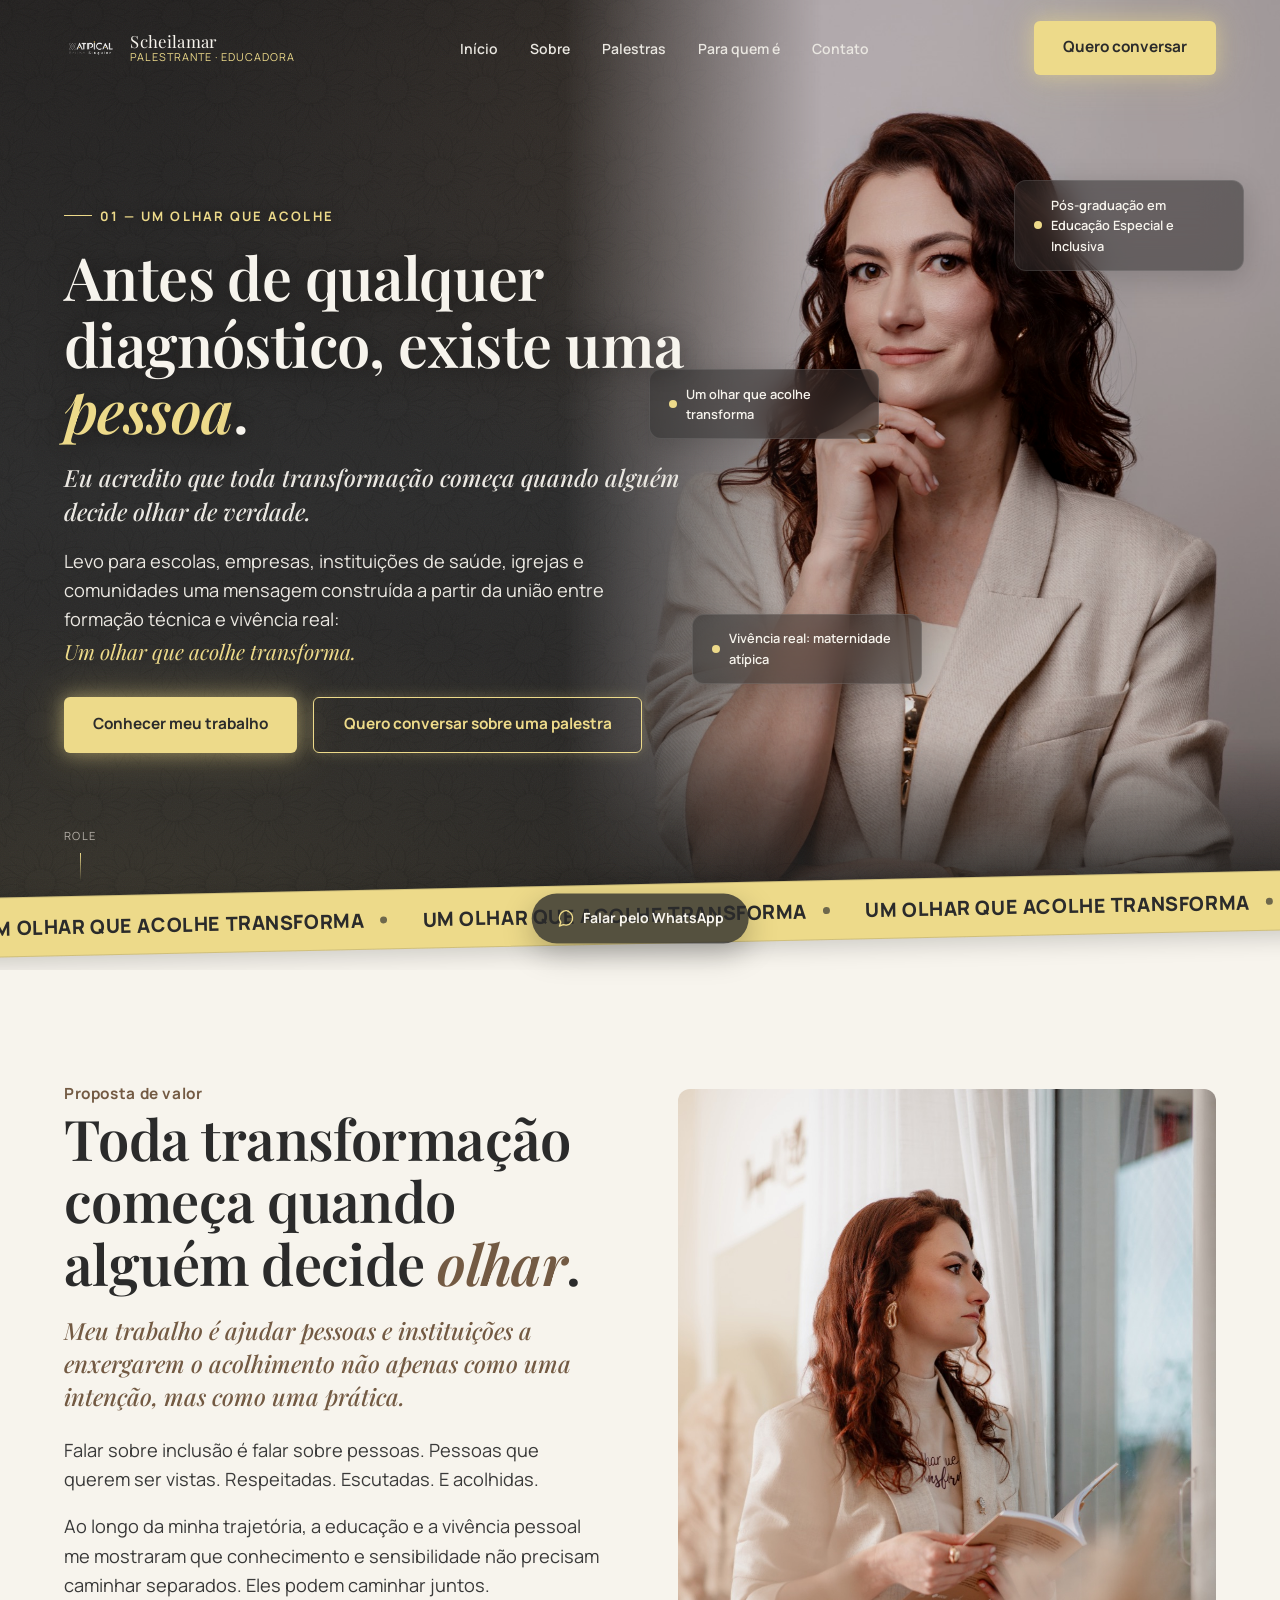
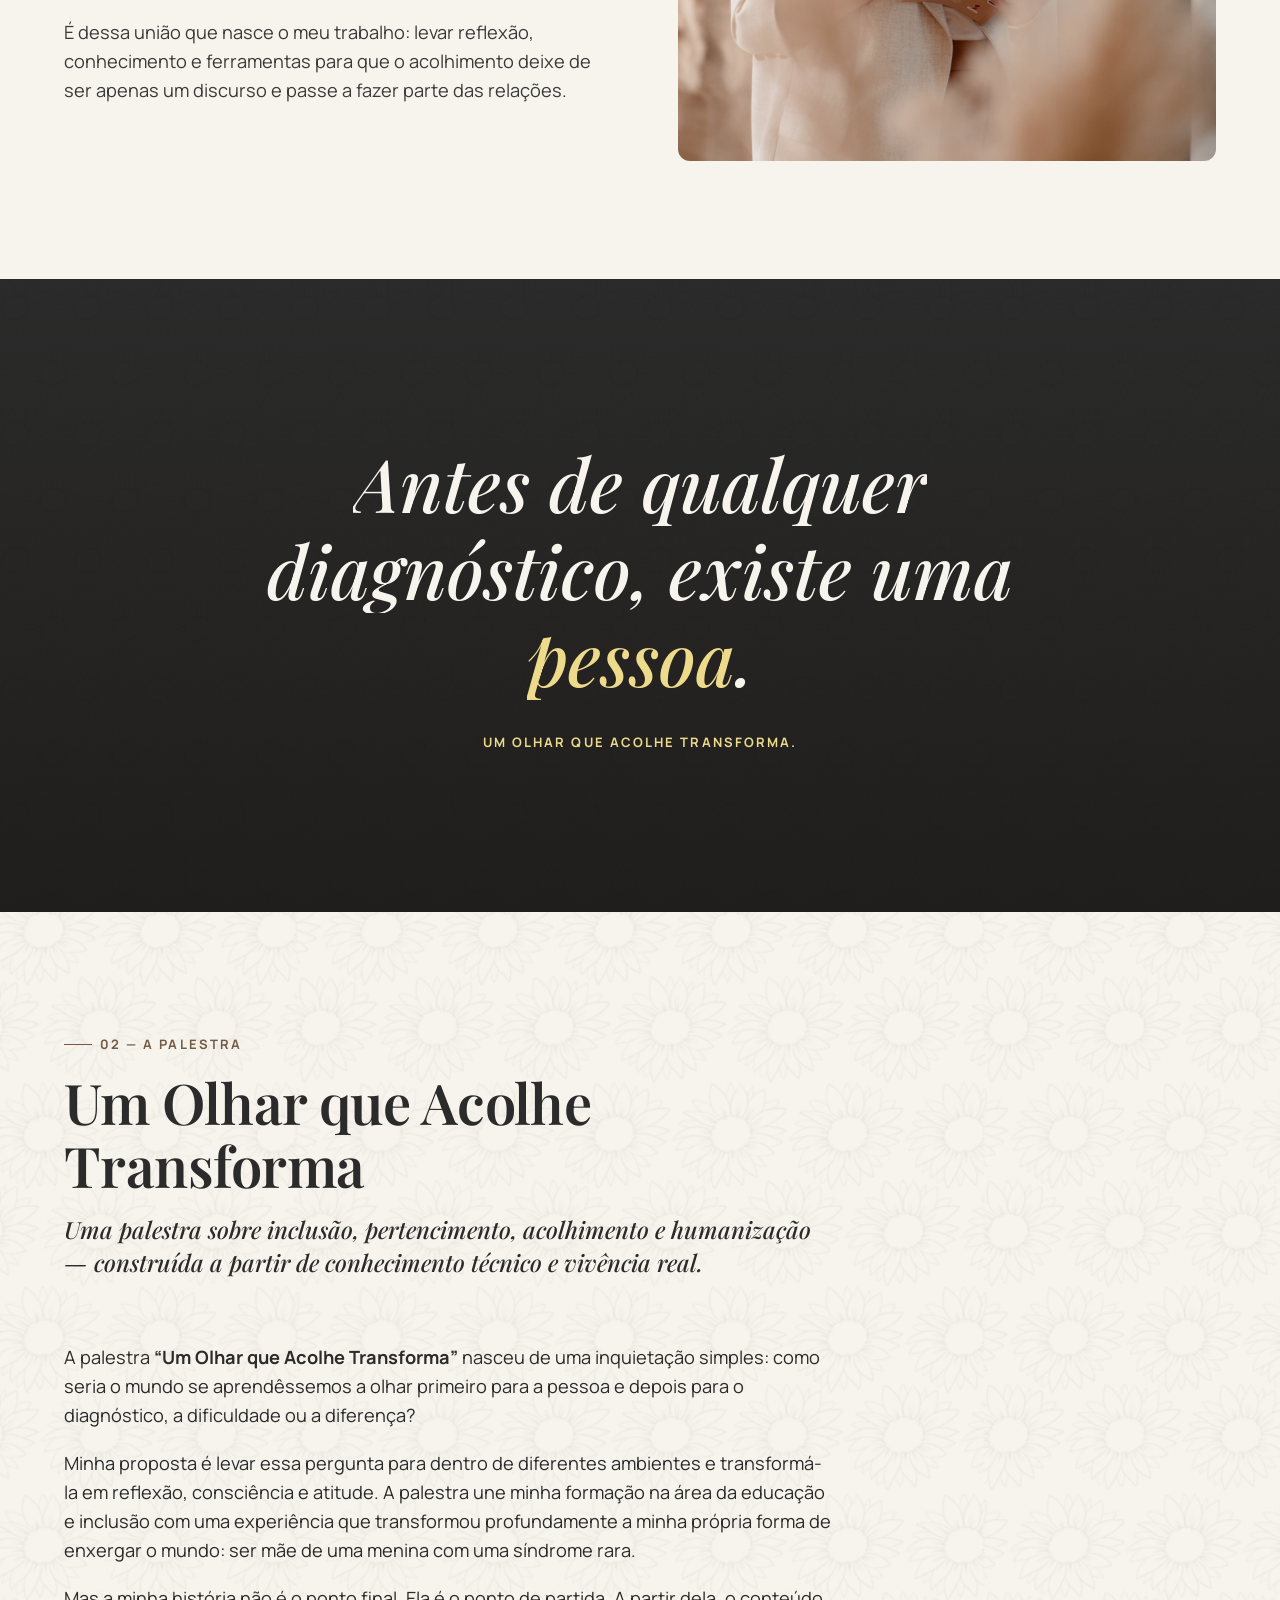
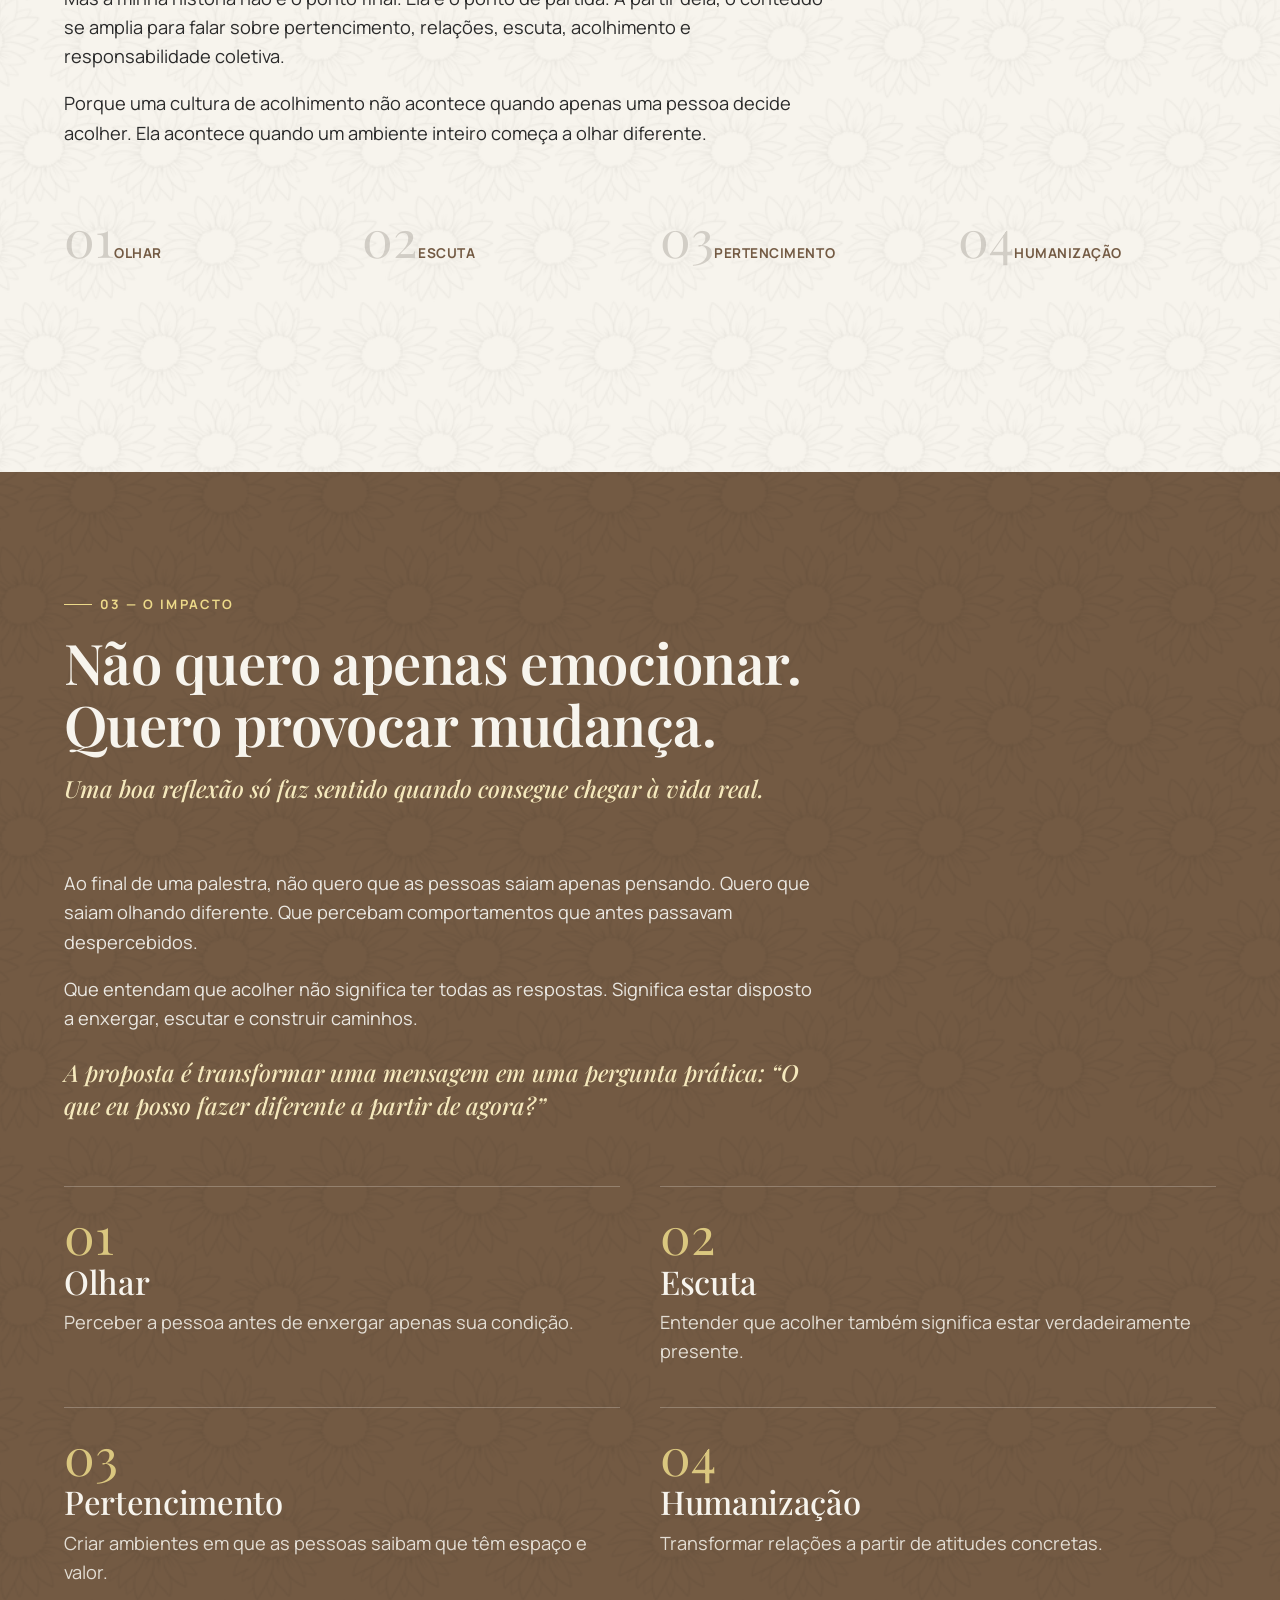
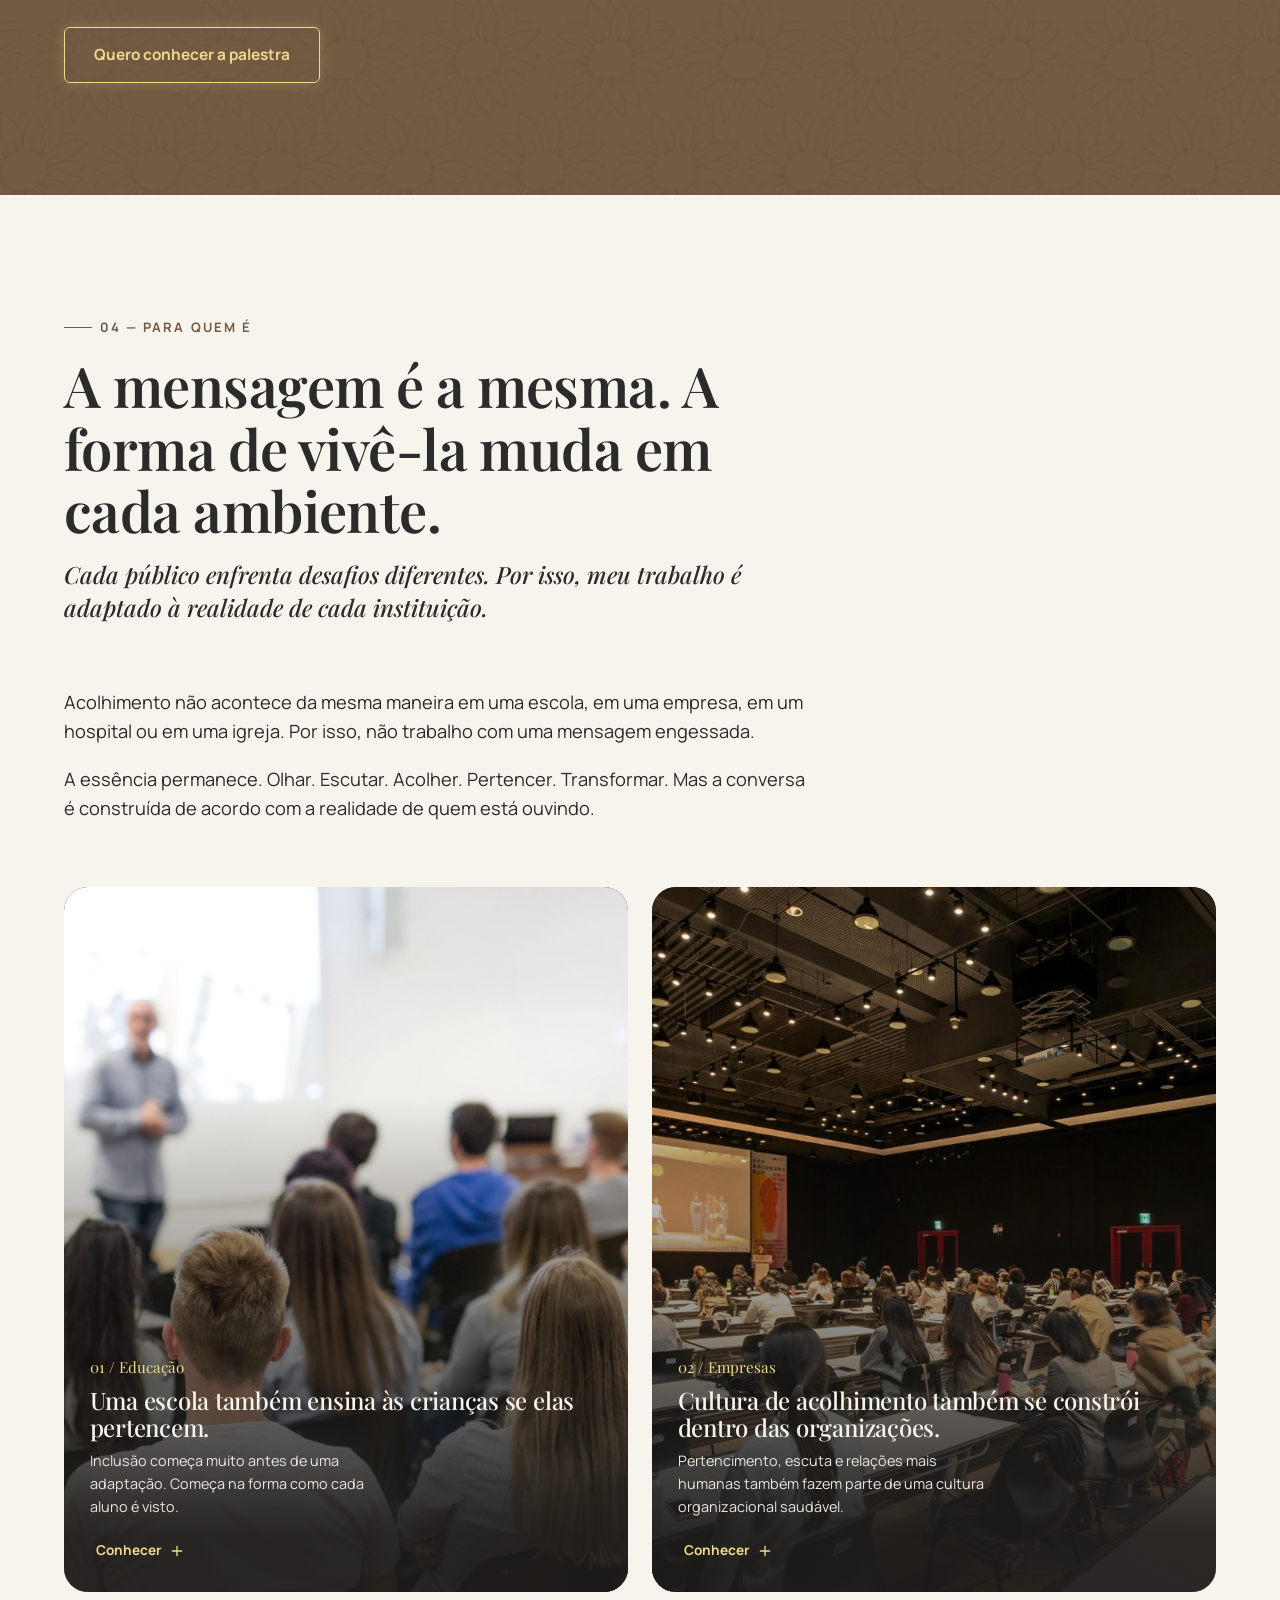
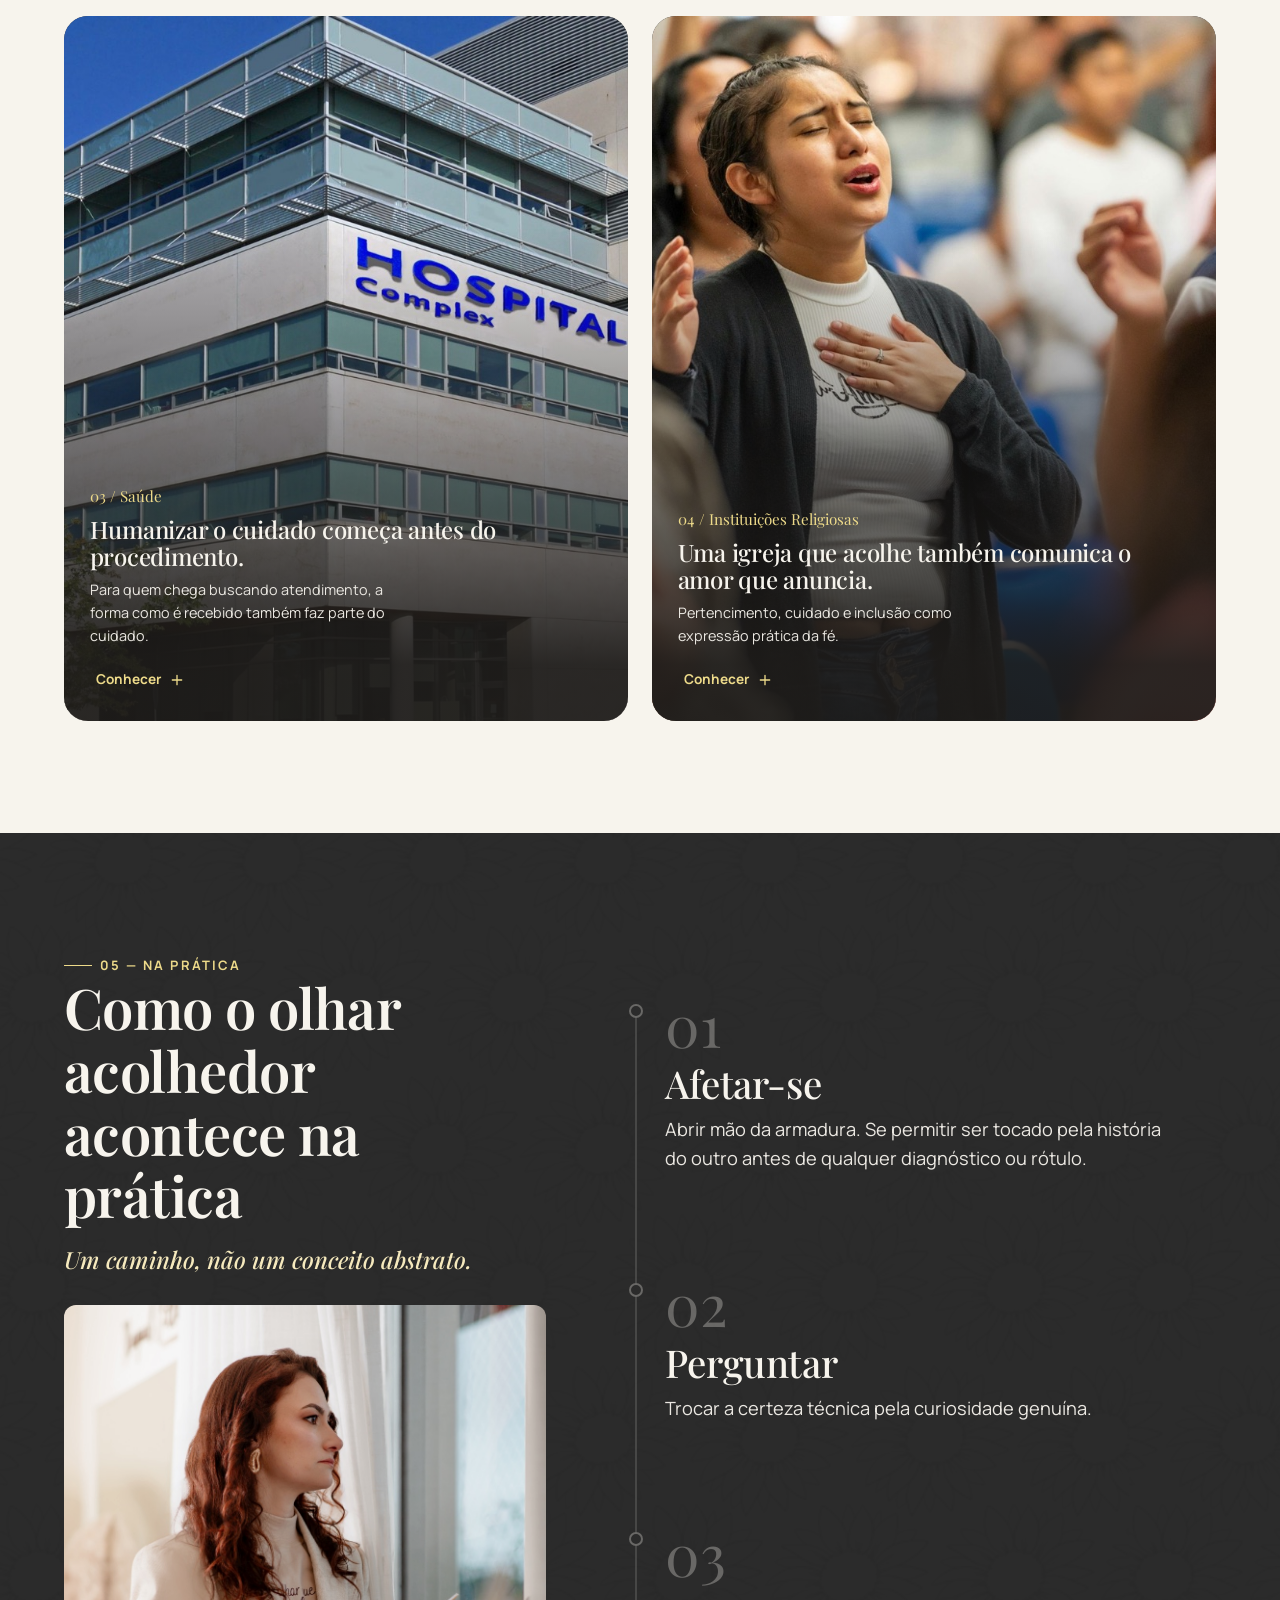
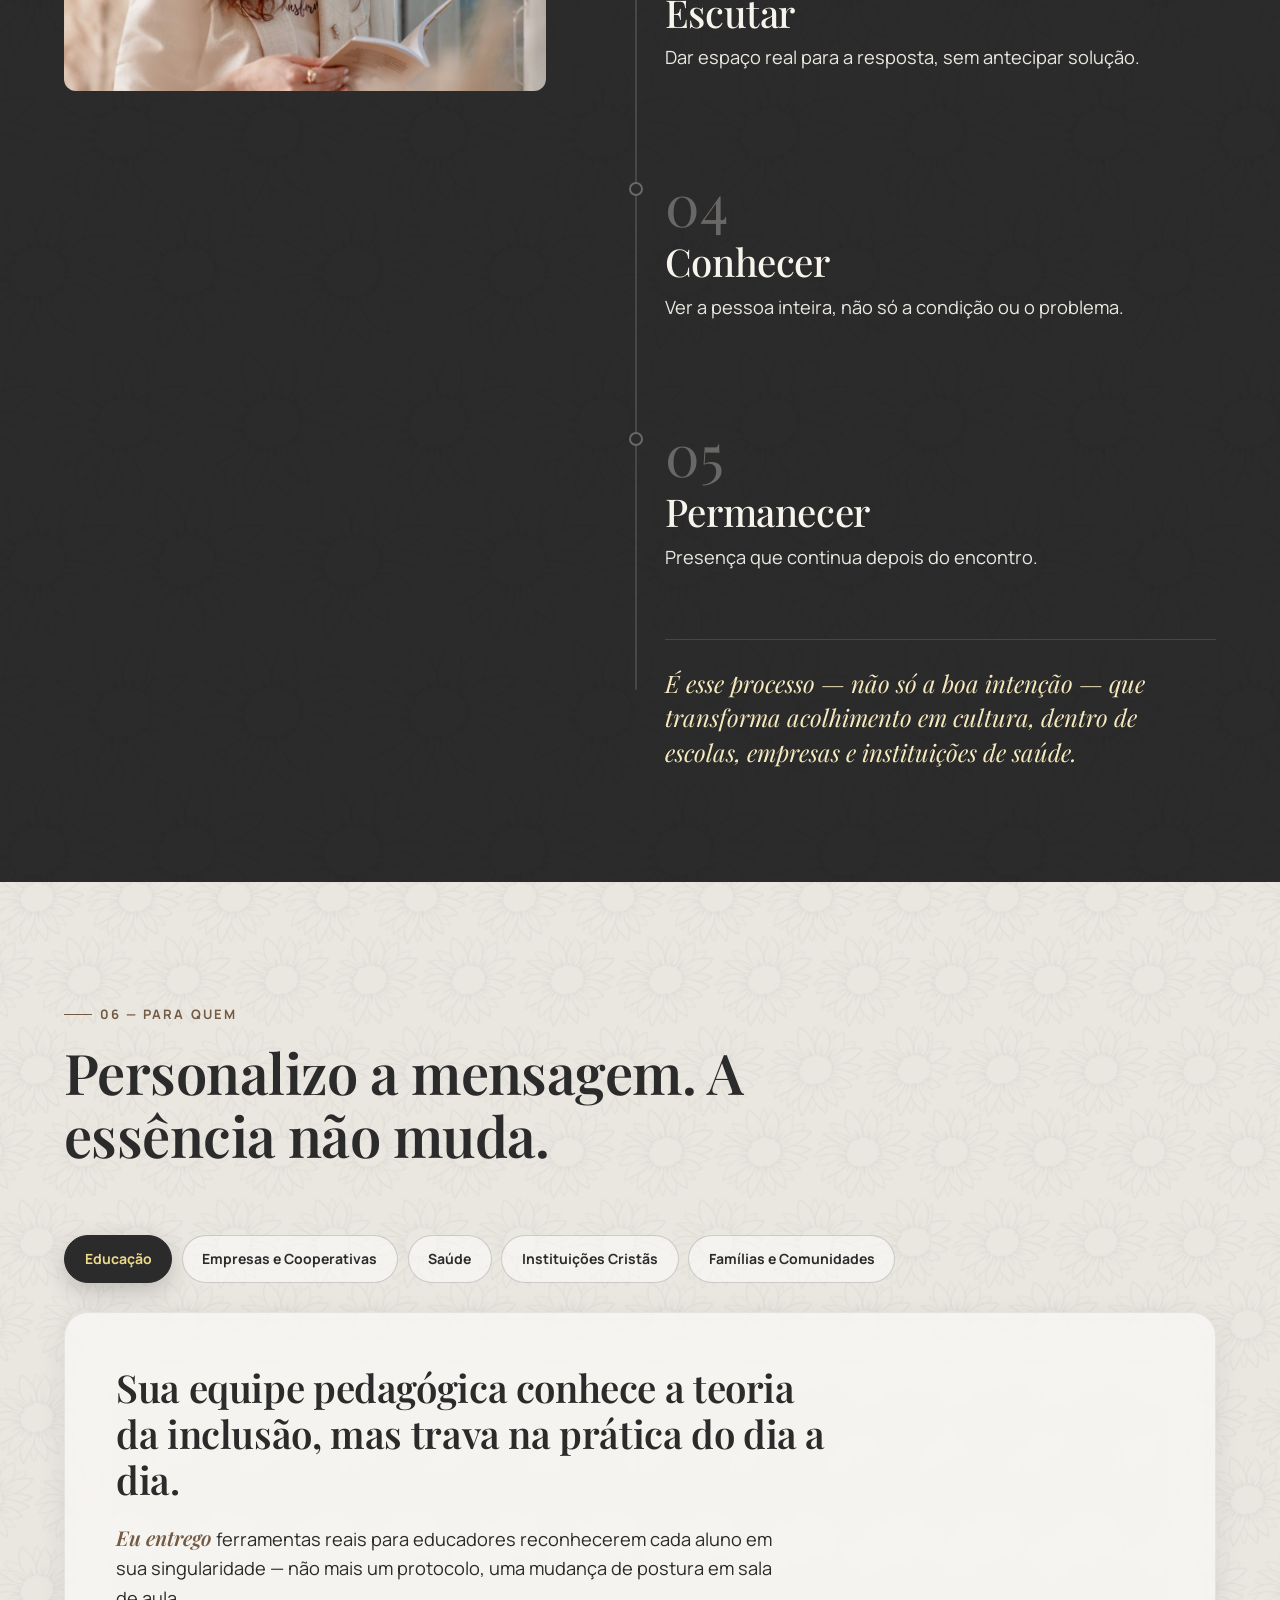
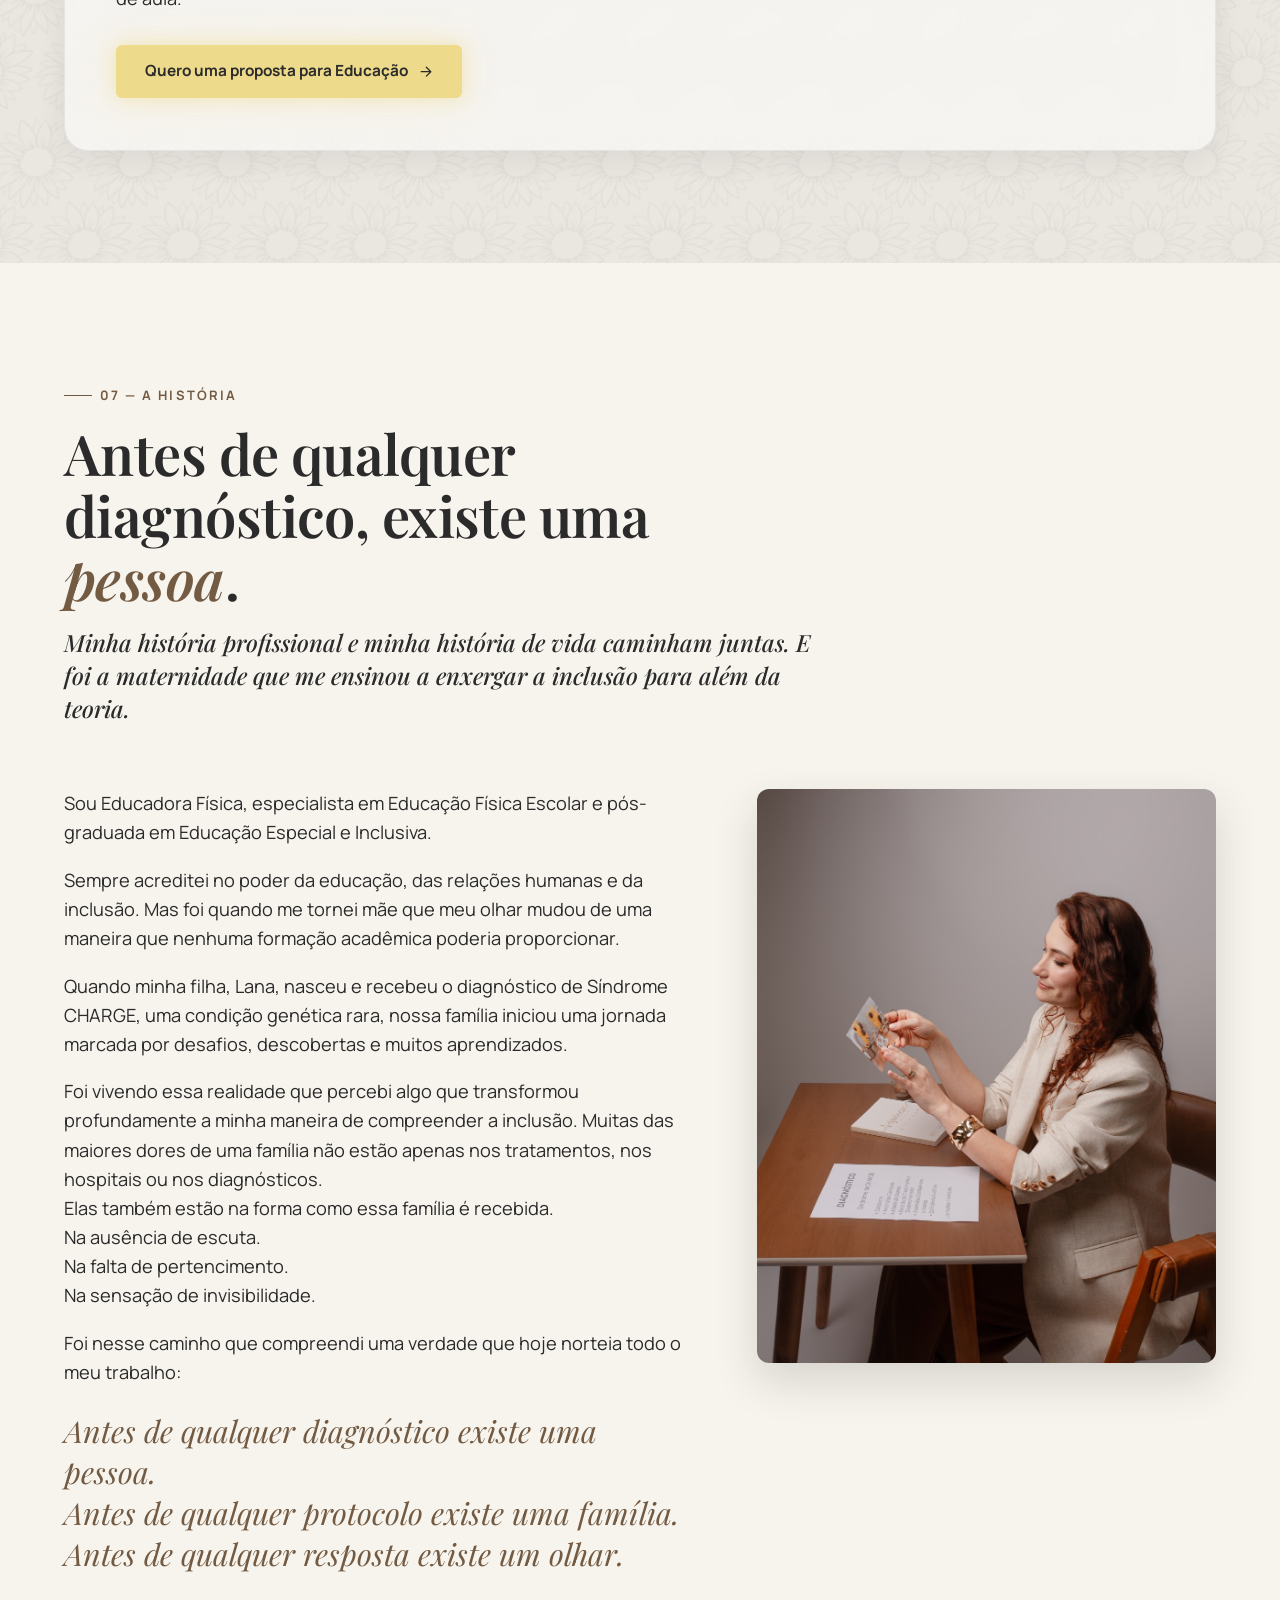
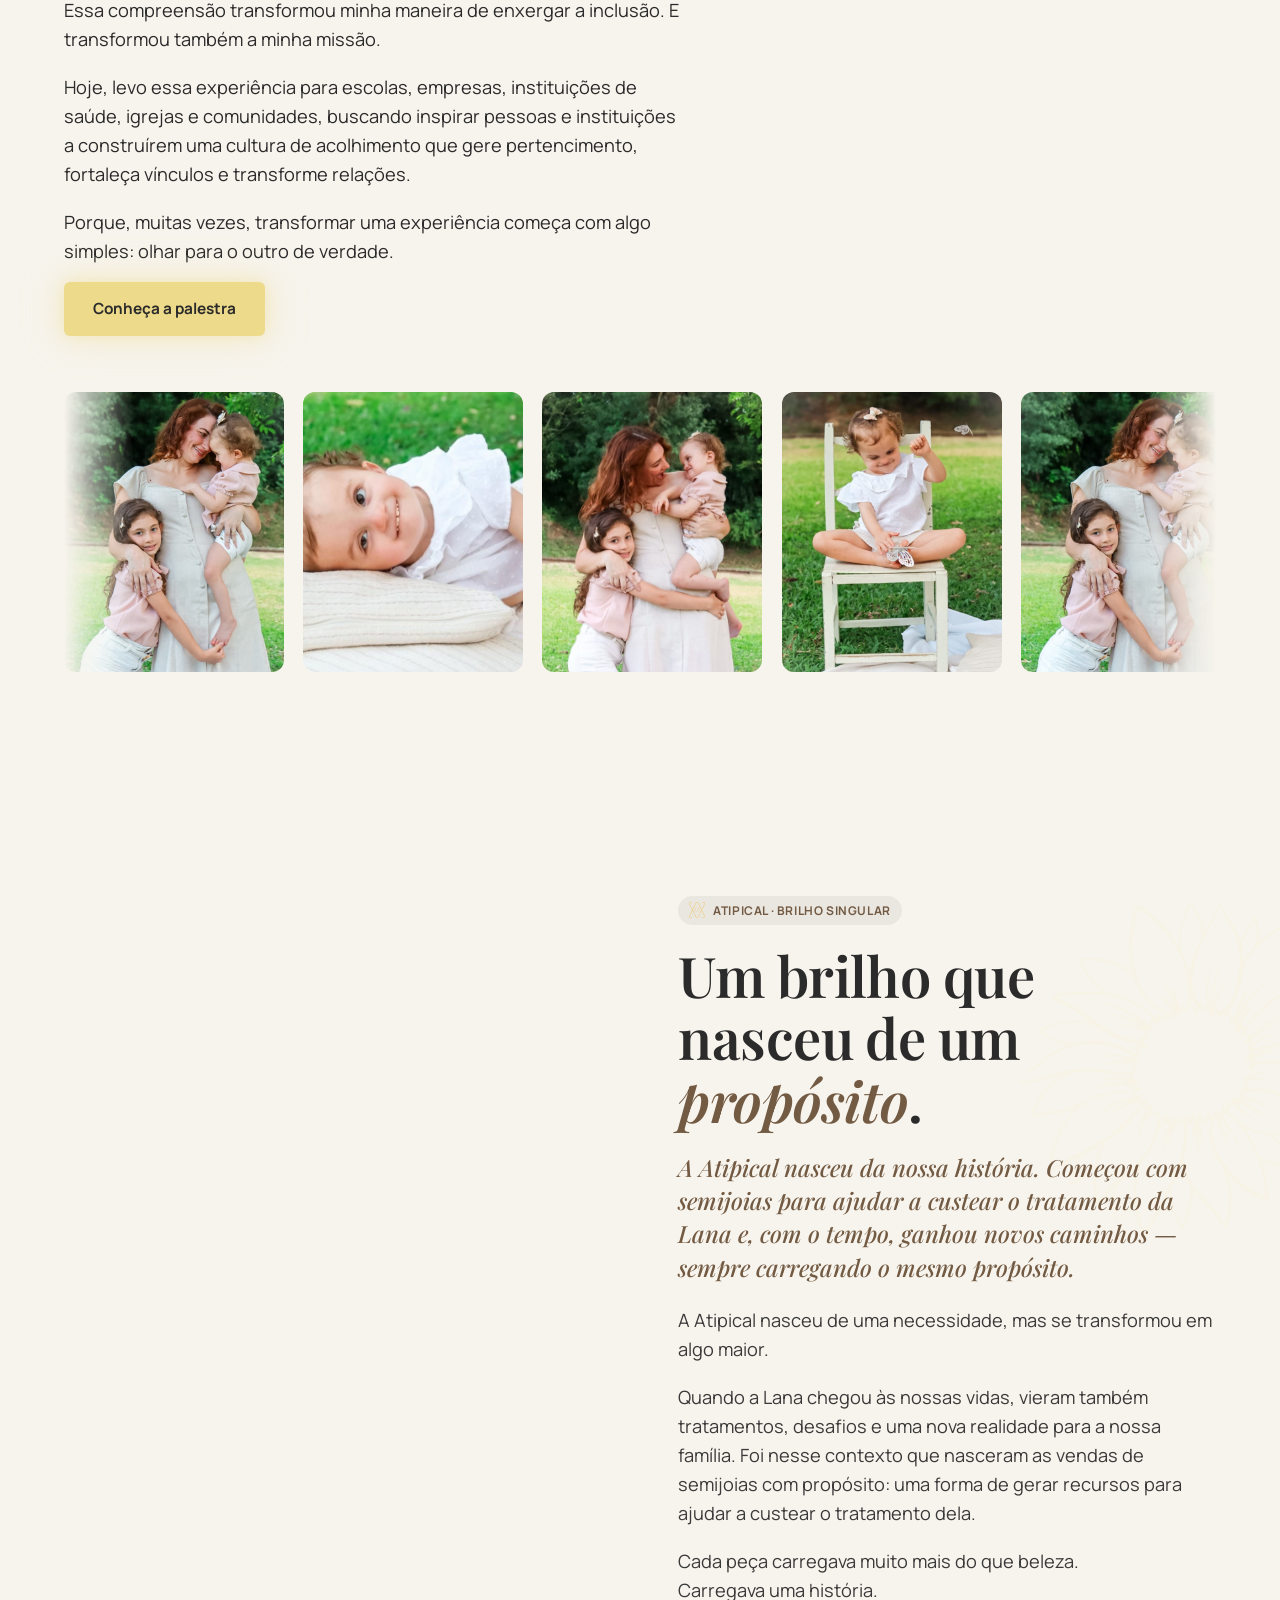
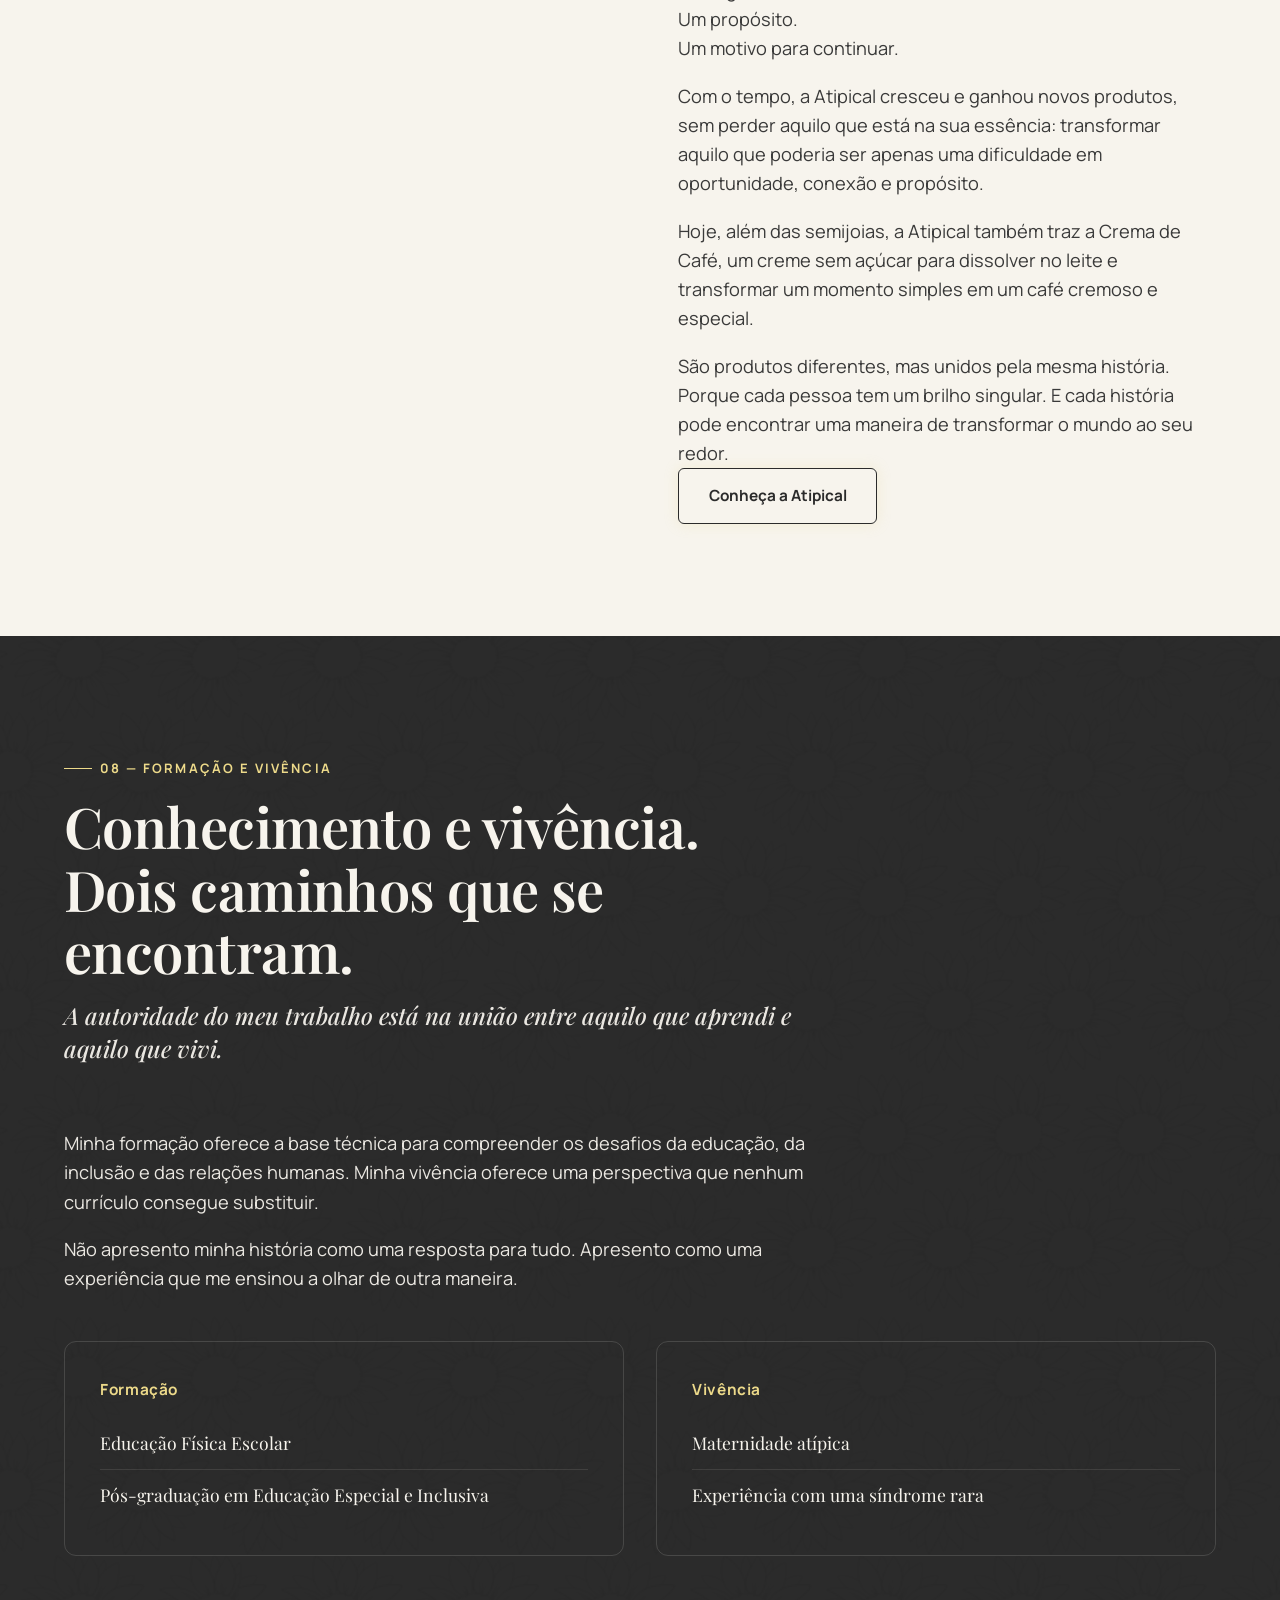
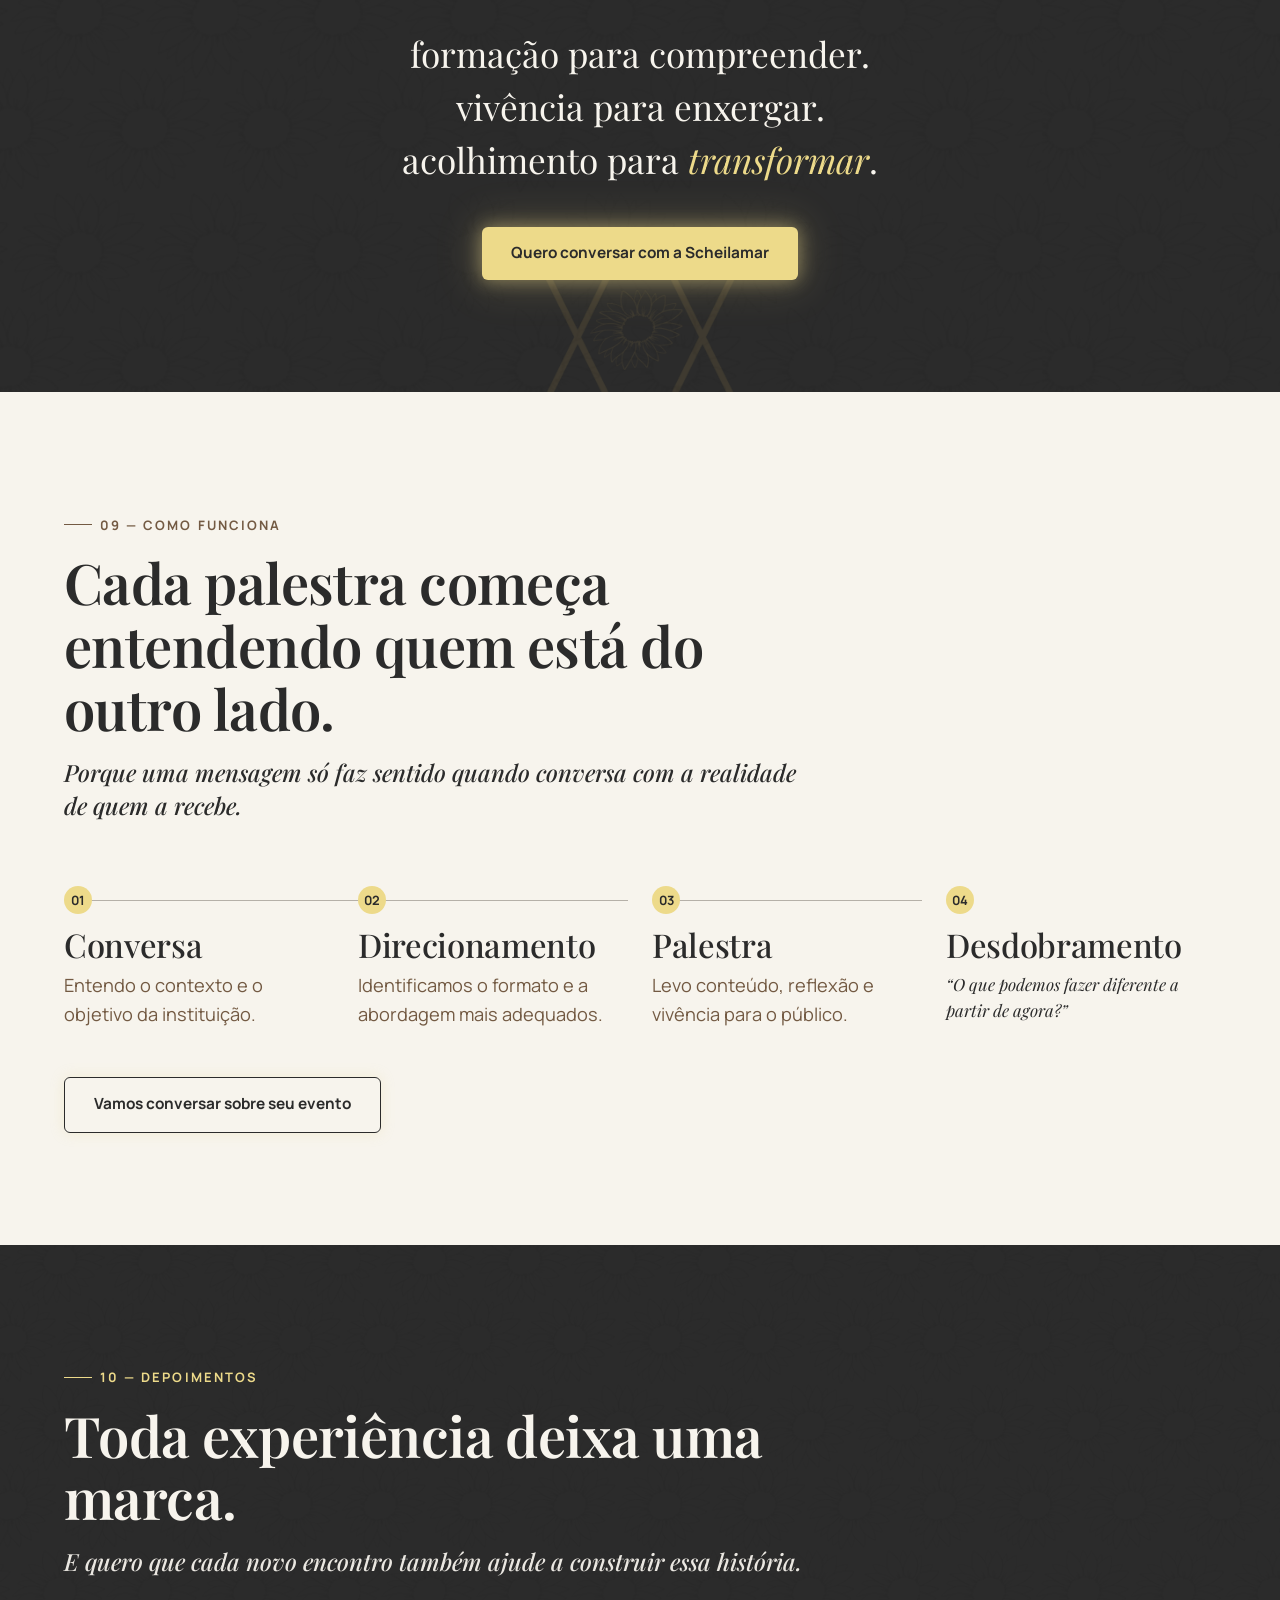
==== commit 85358667: "Add files via upload" ====
--- a/index.html
+++ b/index.html
@@ -3,8 +3,8 @@
 <head>
 <meta charset="UTF-8">
 <meta name="viewport" content="width=device-width, initial-scale=1.0">
-<title>Scheila Maes | Palestrante em Inclusão, Acolhimento e Humanização</title>
-<meta name="description" content="Conheça Scheila Maes, palestrante e educadora especialista em inclusão, acolhimento e humanização. Palestras para escolas, empresas, saúde e igrejas.">
+<title>Scheilamar | Palestrante em Inclusão, Acolhimento e Humanização</title>
+<meta name="description" content="Conheça Scheilamar, palestrante e educadora especialista em inclusão, acolhimento e humanização. Palestras para escolas, empresas, saúde e igrejas.">
 <meta name="theme-color" content="#2B2B2B">
 <link rel="icon" href="assets/img/logo-escuro.png" type="image/png">
 
@@ -12,6 +12,7 @@
 <link rel="preconnect" href="https://fonts.gstatic.com" crossorigin>
 <link href="https://fonts.googleapis.com/css2?family=Playfair+Display:ital,wght@0,500;0,600;0,700;1,500;1,600&family=Manrope:wght@400;500;600;700;800&display=swap" rel="stylesheet">
 
+<link rel="preload" as="image" href="assets/img/hero-inicio.jpg" fetchpriority="high">
 <link rel="stylesheet" href="css/styles.css">
 </head>
 <body>
@@ -20,10 +21,10 @@
 <!-- ============ HEADER ============ -->
 <header class="site-header" id="site-header">
   <div class="container">
-    <a href="#inicio" class="brand" aria-label="Scheila Maes — início">
+    <a href="#inicio" class="brand" aria-label="Scheilamar — início">
       <img src="assets/img/logo-claro.png" alt="Atípical — Brilho Singular">
       <span class="brand-text">
-        <span class="brand-name">Scheila Maes</span>
+        <span class="brand-name">Scheilamar</span>
         <span class="brand-role">Palestrante · Educadora</span>
       </span>
     </a>
@@ -60,37 +61,34 @@
 
   <!-- ============ HERO ============ -->
   <section class="hero noise grain" id="inicio">
+    <div class="hero-media">
+      <img class="hero-photo" src="assets/img/hero-inicio.jpg" alt="Retrato de Scheilamar, educadora e palestrante" width="1700" height="2581" fetchpriority="high">
+      <div class="floating-badge glass badge-1">
+        <span class="dot" aria-hidden="true"></span>
+        Pós-graduação em Educação Especial e Inclusiva
+      </div>
+      <div class="floating-badge glass badge-2">
+        <span class="dot" aria-hidden="true"></span>
+        Vivência real: maternidade atípica
+      </div>
+      <div class="floating-badge glass badge-3">
+        <span class="dot" aria-hidden="true"></span>
+        Um olhar que acolhe transforma
+      </div>
+    </div>
+
     <div class="container hero-grid">
       <div class="hero-text">
-        <p class="eyebrow reveal">01 — Um olhar que acolhe</p>
-        <h1 class="split-words reveal" data-split>Antes de qualquer diagnóstico, existe uma <em class="accent">pessoa</em>.</h1>
-        <p class="lede reveal reveal-delay-1">Eu acredito que toda transformação começa quando alguém decide olhar de verdade.</p>
-        <p class="copy copy--on-dark reveal reveal-delay-2">
+        <p class="eyebrow">01 — Um olhar que acolhe</p>
+        <h1>Antes de qualquer diagnóstico, existe uma <em class="accent">pessoa</em>.</h1>
+        <p class="lede hero-in hero-in-1">Eu acredito que toda transformação começa quando alguém decide olhar de verdade.</p>
+        <p class="copy copy--on-dark hero-in hero-in-2">
           Levo para escolas, empresas, instituições de saúde, igrejas e comunidades uma mensagem construída a partir da união entre formação técnica e vivência real:<br>
           <span class="hero-signature">Um olhar que acolhe transforma.</span>
         </p>
-        <div class="hero-ctas reveal reveal-delay-3">
+        <div class="hero-ctas hero-in hero-in-3">
           <a href="#sobre" class="btn btn-primary">Conhecer meu trabalho</a>
           <a href="#contato" class="btn btn-secondary">Quero conversar sobre uma palestra</a>
-        </div>
-      </div>
-
-      <div class="hero-media reveal reveal-delay-2">
-        <div class="hero-media-frame">
-          <div class="hero-media-glow" aria-hidden="true"></div>
-          <img src="assets/img/hero-scheila.png" alt="Scheila Maes palestrando ao microfone" width="1200" height="1280">
-          <div class="floating-badge glass badge-1">
-            <span class="dot" aria-hidden="true"></span>
-            Pós-graduação em Educação Especial e Inclusiva
-          </div>
-          <div class="floating-badge glass badge-2">
-            <span class="dot" aria-hidden="true"></span>
-            Vivência real: maternidade atípica
-          </div>
-          <div class="floating-badge glass badge-3">
-            <span class="dot" aria-hidden="true"></span>
-            Um olhar que acolhe transforma
-          </div>
         </div>
       </div>
     </div>
@@ -136,7 +134,7 @@
         <a href="#palestra" class="btn-ghost reveal" style="margin-top:1.5rem; display:inline-block;">Conhecer a palestra →</a>
       </div>
       <div class="split-media reveal reveal-delay-1">
-        <img src="assets/img/palestra-2.jpg" alt="Scheila Maes palestrando, gesticulando durante fala sobre inclusão" loading="lazy" width="1024" height="1365">
+        <img src="assets/img/toda-transformacao.jpg" alt="Scheilamar olhando pela janela, com um livro nas mãos" loading="lazy" width="1002" height="1500">
       </div>
     </div>
   </section>
@@ -303,7 +301,7 @@
             <svg viewBox="0 0 24 24" fill="none" stroke="currentColor" stroke-width="1.6" stroke-linecap="round" stroke-linejoin="round"><path d="M12 2v4M9 4h6"/><path d="M6 22v-8.5c0-3.3 2.7-6 6-6s6 2.7 6 6V22"/><path d="M12 12v10M3 22h18"/></svg>
           </div>
           <div class="audience-card-body">
-            <span class="audience-card-num">04 / Igrejas</span>
+            <span class="audience-card-num">04 / Instituições Religiosas</span>
             <h3 class="audience-card-title">Uma igreja que acolhe também comunica o amor que anuncia.</h3>
             <p class="audience-card-hook">Pertencimento, cuidado e inclusão como expressão prática da fé.</p>
             <button class="audience-toggle" type="button" aria-expanded="false">
@@ -323,15 +321,114 @@
     </div>
   </section>
 
+  <!-- ============ COMO O OLHAR ACOLHEDOR ACONTECE NA PRÁTICA ============ -->
+  <section class="practice noise" id="pratica">
+    <div class="container practice-grid">
+      <div class="practice-side">
+        <p class="eyebrow">05 — Na prática</p>
+        <h2>Como o olhar acolhedor acontece na prática</h2>
+        <p class="lede">Um caminho, não um conceito abstrato.</p>
+        <figure class="practice-photo">
+          <img src="assets/img/toda-transformacao.jpg" alt="Scheilamar de perfil, olhando pela janela" loading="lazy" width="1002" height="1500">
+        </figure>
+      </div>
+
+      <div class="practice-steps" id="practice-steps">
+        <div class="practice-line" aria-hidden="true"><span class="practice-line-fill"></span></div>
+
+        <article class="practice-step">
+          <span class="practice-num">01</span>
+          <h3>Afetar-se</h3>
+          <p>Abrir mão da armadura. Se permitir ser tocado pela história do outro antes de qualquer diagnóstico ou rótulo.</p>
+        </article>
+        <article class="practice-step">
+          <span class="practice-num">02</span>
+          <h3>Perguntar</h3>
+          <p>Trocar a certeza técnica pela curiosidade genuína.</p>
+        </article>
+        <article class="practice-step">
+          <span class="practice-num">03</span>
+          <h3>Escutar</h3>
+          <p>Dar espaço real para a resposta, sem antecipar solução.</p>
+        </article>
+        <article class="practice-step">
+          <span class="practice-num">04</span>
+          <h3>Conhecer</h3>
+          <p>Ver a pessoa inteira, não só a condição ou o problema.</p>
+        </article>
+        <article class="practice-step">
+          <span class="practice-num">05</span>
+          <h3>Permanecer</h3>
+          <p>Presença que continua depois do encontro.</p>
+        </article>
+
+        <p class="practice-closing">É esse processo — não só a boa intenção — que transforma acolhimento em cultura, dentro de escolas, empresas e instituições de saúde.</p>
+      </div>
+    </div>
+  </section>
+
+  <!-- ============ PARA QUEM (ABAS) ============ -->
+  <section class="section tabs-section noise noise--light" id="para-quem">
+    <div class="container">
+      <div class="section-head reveal">
+        <p class="eyebrow eyebrow--dark">06 — Para quem</p>
+        <h2>Personalizo a mensagem. A essência não muda.</h2>
+      </div>
+
+      <div class="tabs reveal" id="audience-tabs">
+        <div class="tab-list" role="tablist" aria-label="Escolha o seu público">
+          <button class="tab" role="tab" id="tab-educacao" aria-selected="true" aria-controls="panel-educacao" data-label="Educação" data-tipo="Escola">Educação</button>
+          <button class="tab" role="tab" id="tab-empresas" aria-selected="false" aria-controls="panel-empresas" tabindex="-1" data-label="Empresas e Cooperativas" data-tipo="Empresa">Empresas e Cooperativas</button>
+          <button class="tab" role="tab" id="tab-saude" aria-selected="false" aria-controls="panel-saude" tabindex="-1" data-label="Saúde" data-tipo="Instituição de saúde">Saúde</button>
+          <button class="tab" role="tab" id="tab-cristas" aria-selected="false" aria-controls="panel-cristas" tabindex="-1" data-label="Instituições Cristãs" data-tipo="Igreja">Instituições Cristãs</button>
+          <button class="tab" role="tab" id="tab-familias" aria-selected="false" aria-controls="panel-familias" tabindex="-1" data-label="Famílias e Comunidades" data-tipo="Comunidade">Famílias e Comunidades</button>
+        </div>
+
+        <div class="tab-panels glass-light">
+          <div class="tab-panel is-active" role="tabpanel" id="panel-educacao" aria-labelledby="tab-educacao">
+            <p class="tab-pain">Sua equipe pedagógica conhece a teoria da inclusão, mas trava na prática do dia a dia.</p>
+            <p class="tab-deliver"><strong>Eu entrego</strong> ferramentas reais para educadores reconhecerem cada aluno em sua singularidade — não mais um protocolo, uma mudança de postura em sala de aula.</p>
+          </div>
+          <div class="tab-panel" role="tabpanel" id="panel-empresas" aria-labelledby="tab-empresas" hidden>
+            <p class="tab-pain">Clima pesado, rotatividade alta, e a exigência da NR-1 batendo na porta.</p>
+            <p class="tab-deliver"><strong>Eu entrego</strong> uma cultura de acolhimento que vira vantagem competitiva — lideranças mais empáticas, equipes mais conectadas.</p>
+          </div>
+          <div class="tab-panel" role="tabpanel" id="panel-saude" aria-labelledby="tab-saude" hidden>
+            <p class="tab-pain">Sua equipe é tecnicamente excelente, mas o paciente ainda sai sentindo que não foi visto.</p>
+            <p class="tab-deliver"><strong>Eu entrego</strong> humanização do atendimento desde a escuta — antes do procedimento, a pessoa.</p>
+          </div>
+          <div class="tab-panel" role="tabpanel" id="panel-cristas" aria-labelledby="tab-cristas" hidden>
+            <p class="tab-pain">Famílias atípicas na sua comunidade se sentem invisíveis, mesmo cercadas de boa intenção.</p>
+            <p class="tab-deliver"><strong>Eu entrego</strong> um olhar prático sobre acolhimento como expressão de fé — não só discurso, atitude.</p>
+          </div>
+          <div class="tab-panel" role="tabpanel" id="panel-familias" aria-labelledby="tab-familias" hidden>
+            <p class="tab-pain">Ninguém ao redor entende de verdade o que vocês estão vivendo.</p>
+            <p class="tab-deliver"><strong>Eu entrego</strong> um espaço onde a dor vira propósito e ninguém caminha sozinho.</p>
+          </div>
+
+          <a href="#contato" class="btn btn-primary tab-cta" id="tabs-cta" data-cta-tipo="Escola">
+            <span>Quero uma proposta para <span id="tabs-cta-label">Educação</span></span>
+            <svg viewBox="0 0 24 24" fill="none" stroke="currentColor" stroke-width="2" stroke-linecap="round" stroke-linejoin="round"><path d="M5 12h14M13 5l7 7-7 7"/></svg>
+          </a>
+        </div>
+      </div>
+    </div>
+  </section>
+
   <!-- ============ A HISTÓRIA POR TRÁS DO OLHAR ============ -->
   <section class="section bg-offwhite" id="sobre">
     <div class="container">
       <div class="section-head reveal">
-        <p class="eyebrow eyebrow--dark">05 — A história</p>
+        <p class="eyebrow eyebrow--dark">07 — A história</p>
         <h2>Antes de qualquer diagnóstico, existe uma <em class="accent-brown">pessoa</em>.</h2>
         <p class="lede">Minha história profissional e minha história de vida caminham juntas. E foi a maternidade que me ensinou a enxergar a inclusão para além da teoria.</p>
       </div>
 
+      <div class="story-grid">
+        <figure class="story-photo reveal">
+          <img src="assets/img/antes-diagnostico.jpg" alt="Scheilamar sentada à mesa, observando uma peça de joia, com a folha do diagnóstico da Síndrome de CHARGE ao lado" loading="lazy" width="1500" height="2247">
+        </figure>
+        <div class="story-copy">
       <div class="copy reveal" style="max-width:70ch;">
         <p>Sou Educadora Física, especialista em Educação Física Escolar e pós-graduada em Educação Especial e Inclusiva.</p>
         <p>Sempre acreditei no poder da educação, das relações humanas e da inclusão. Mas foi quando me tornei mãe que meu olhar mudou de uma maneira que nenhuma formação acadêmica poderia proporcionar.</p>
@@ -357,12 +454,14 @@
       </div>
 
       <a href="#palestra" class="btn btn-primary reveal" style="margin-top:1rem;">Conheça a palestra</a>
+        </div>
+      </div>
 
       <div class="photo-carousel reveal" style="margin-top:3.5rem;">
         <div class="photo-carousel-track" aria-hidden="true">
-          <img src="assets/img/lana-1.jpg" alt="Scheila com as filhas, entre elas Lana" loading="lazy" width="220" height="280">
+          <img src="assets/img/lana-1.jpg" alt="Scheilamar com as filhas, entre elas Lana" loading="lazy" width="220" height="280">
           <img src="assets/img/lana-3.jpg" alt="Lana sorrindo" loading="lazy" width="220" height="280">
-          <img src="assets/img/lana-2.jpg" alt="Scheila e Lana" loading="lazy" width="220" height="280">
+          <img src="assets/img/lana-2.jpg" alt="Scheilamar e Lana" loading="lazy" width="220" height="280">
           <img src="assets/img/lana-4.jpg" alt="Lana brincando no jardim" loading="lazy" width="220" height="280">
           <img src="assets/img/lana-1.jpg" alt="" loading="lazy" width="220" height="280">
           <img src="assets/img/lana-3.jpg" alt="" loading="lazy" width="220" height="280">
@@ -410,7 +509,7 @@
     </div>
     <div class="container">
       <div class="section-head reveal">
-        <p class="eyebrow">07 — Formação e vivência</p>
+        <p class="eyebrow">08 — Formação e vivência</p>
         <h2>Conhecimento e vivência. Dois caminhos que se encontram.</h2>
         <p class="lede" style="color:var(--gray-light);">A autoridade do meu trabalho está na união entre aquilo que aprendi e aquilo que vivi.</p>
       </div>
@@ -444,7 +543,7 @@
       </p>
 
       <div style="text-align:center; margin-top:2.5rem;">
-        <a href="#contato" class="btn btn-primary reveal">Quero conversar com a Scheila</a>
+        <a href="#contato" class="btn btn-primary reveal">Quero conversar com a Scheilamar</a>
       </div>
     </div>
   </section>
@@ -453,7 +552,7 @@
   <section class="section bg-offwhite" id="como-funciona">
     <div class="container">
       <div class="section-head reveal">
-        <p class="eyebrow eyebrow--dark">08 — Como funciona</p>
+        <p class="eyebrow eyebrow--dark">09 — Como funciona</p>
         <h2>Cada palestra começa entendendo quem está do outro lado.</h2>
         <p class="lede">Porque uma mensagem só faz sentido quando conversa com a realidade de quem a recebe.</p>
       </div>
@@ -489,7 +588,7 @@
   <section class="section proof noise" id="depoimentos">
     <div class="container">
       <div class="section-head reveal">
-        <p class="eyebrow">09 — Depoimentos</p>
+        <p class="eyebrow">10 — Depoimentos</p>
         <h2>Toda experiência deixa uma marca.</h2>
         <p class="lede" style="color:var(--gray-light);">E quero que cada novo encontro também ajude a construir essa história.</p>
       </div>
@@ -521,14 +620,14 @@
   <section class="section bg-offwhite" id="faq">
     <div class="container">
       <div class="section-head reveal">
-        <p class="eyebrow eyebrow--dark">10 — Perguntas</p>
+        <p class="eyebrow eyebrow--dark">11 — Perguntas</p>
         <h2>Antes de marcarmos uma conversa, talvez você queira saber...</h2>
       </div>
 
       <div class="faq-list" id="faq-list">
         <div class="faq-item reveal" data-faq>
           <button class="faq-q" aria-expanded="false">
-            <span class="faq-q-text"><span class="faq-q-num">01</span>Para quais públicos a Scheila realiza palestras?</span>
+            <span class="faq-q-text"><span class="faq-q-num">01</span>Para quais públicos a Scheilamar realiza palestras?</span>
             <span class="faq-q-icon" aria-hidden="true"></span>
           </button>
           <div class="faq-a"><div><p>Meu trabalho pode ser adaptado para escolas, empresas e cooperativas, instituições de saúde, igrejas, instituições cristãs, famílias e comunidades.</p></div></div>
@@ -570,7 +669,7 @@
         </div>
         <div class="faq-item reveal" data-faq>
           <button class="faq-q" aria-expanded="false">
-            <span class="faq-q-text"><span class="faq-q-num">07</span>A Scheila realiza palestras para igrejas?</span>
+            <span class="faq-q-text"><span class="faq-q-num">07</span>A Scheilamar realiza palestras para igrejas?</span>
             <span class="faq-q-icon" aria-hidden="true"></span>
           </button>
           <div class="faq-a"><div><p>Sim. O trabalho pode ser realizado em igrejas e instituições cristãs, abordando acolhimento, pertencimento e inclusão como expressões práticas do cuidado e do amor ao próximo.</p></div></div>
@@ -602,7 +701,7 @@
   <section class="section bg-offwhite" id="contato">
     <div class="container">
       <div class="section-head reveal">
-        <p class="eyebrow eyebrow--dark">11 — Contato</p>
+        <p class="eyebrow eyebrow--dark">12 — Contato</p>
         <h2>Vamos conversar?</h2>
         <p class="lede">Conte um pouco sobre sua instituição, seu público e o que você gostaria de construir com essa palestra.</p>
       </div>
@@ -683,7 +782,7 @@
             Enviar mensagem
             <svg viewBox="0 0 24 24" fill="none" stroke="currentColor" stroke-width="2" stroke-linecap="round" stroke-linejoin="round"><path d="M5 12h14M13 5l7 7-7 7"/></svg>
           </button>
-          <p class="form-note">Ao enviar, abriremos o WhatsApp da Scheila com sua mensagem já preenchida.</p>
+          <p class="form-note">Ao enviar, abriremos o WhatsApp da Scheilamar com sua mensagem já preenchida.</p>
         </form>
       </div>
     </div>
@@ -697,7 +796,7 @@
     <div class="footer-top">
       <div class="footer-brand">
         <img src="assets/img/logo-claro.png" alt="Atípical — Brilho Singular">
-        <p class="role">Scheila Maes · Palestrante | Educadora | Especialista em Inclusão, Acolhimento e Humanização</p>
+        <p class="role">Scheilamar · Palestrante | Educadora | Especialista em Inclusão, Acolhimento e Humanização</p>
         <p class="manifesto-line">Antes de qualquer diagnóstico existe uma pessoa.<br>Um olhar que acolhe transforma.</p>
       </div>
       <div class="footer-col">
@@ -722,7 +821,7 @@
       </div>
     </div>
     <div class="footer-bottom">
-      <span>© <span id="year"></span> Scheila Maes. Todos os direitos reservados.</span>
+      <span>© <span id="year"></span> Scheilamar. Todos os direitos reservados.</span>
       <span class="footer-credit">Site desenvolvido por <a href="https://instagram.com/avancmkt" target="_blank" rel="noopener">AVANC Comercial &amp; Marketing</a></span>
     </div>
   </div>
--- a/css/styles.css
+++ b/css/styles.css
@@ -357,71 +357,53 @@
   position: relative;
   min-height: 100svh;
   display: flex;
-  align-items: stretch;
-  padding-block: clamp(6rem, 10vw, 8rem) 0;
+  align-items: flex-end;
   background: radial-gradient(ellipse 120% 80% at 85% 15%, rgba(115,90,67,.35), transparent 60%),
               radial-gradient(ellipse 90% 60% at 10% 100%, rgba(237,218,138,.08), transparent 55%),
               linear-gradient(180deg, #232120 0%, var(--graphite) 55%, #262422 100%);
   color: var(--offwhite);
   overflow: hidden;
 }
+
+/* Photo: full-bleed on top for mobile/tablet, right half on desktop */
+.hero-media {
+  position: absolute;
+  z-index: 1;
+  inset: 0 0 auto 0;
+  height: 74svh;
+}
+.hero-photo {
+  width: 100%;
+  height: 100%;
+  object-fit: cover;
+  object-position: 50% 12%;
+  filter: saturate(.9) contrast(1.05) brightness(.9);
+  -webkit-mask-image: linear-gradient(to bottom, #000 0%, #000 42%, transparent 96%);
+  mask-image: linear-gradient(to bottom, #000 0%, #000 42%, transparent 96%);
+}
+
 .hero-grid {
   position: relative;
   z-index: 2;
+  width: 100%;
+  padding-top: 45svh;
+  padding-bottom: 2.6rem;
   display: grid;
-  grid-template-rows: auto 1fr;
-  gap: 2rem;
   grid-template-columns: 1fr;
-  width: 100%;
-}
-.hero-text { max-width: 640px; align-self: center; }
-.hero-text .eyebrow { margin-bottom: 1.4rem; }
-.hero-text h1 { margin-bottom: 1.3rem; }
-.hero-text .lede { color: var(--gray-light); margin-bottom: 1.4rem; }
-.hero-text .copy { max-width: 52ch; margin-bottom: 2rem; }
+}
+.hero-text { max-width: 640px; }
+.hero-text .eyebrow { margin-bottom: 1.1rem; text-shadow: 0 1px 14px rgba(20,18,16,.75); }
+.hero-text h1 { font-size: clamp(2.5rem, 1rem + 3.4vw, 4.2rem); margin-bottom: 1.1rem; text-shadow: 0 2px 28px rgba(20,18,16,.6); }
+.hero-text .lede { color: var(--gray-light); margin-bottom: 1.2rem; }
+.hero-text .copy { max-width: 52ch; margin-bottom: 1.8rem; }
 .hero-signature { font-family: var(--font-serif); font-style: italic; color: var(--yellow); font-size: 1.15em; }
 .hero-ctas { display: flex; flex-wrap: wrap; gap: 1rem; }
-
-.hero-media {
-  position: relative;
-  z-index: 1;
-  display: flex;
-  justify-content: center;
-  align-items: flex-end;
-  min-height: 56vh;
-  margin-inline: -1.2rem;
-}
-.hero-media-frame {
-  position: relative;
-  width: min(620px, 96%);
-  display: flex;
-  align-items: flex-end;
-  justify-content: center;
-  height: 100%;
-}
-.hero-media img {
-  width: auto;
-  height: 80%;
-  max-width: 100%;
-  max-height: min(60vh, 700px);
-  object-fit: contain;
-  filter: saturate(.92) contrast(1.03);
-  position: relative;
-  z-index: 2;
-}
-.hero-media-glow {
-  position: absolute;
-  inset: 8% 5% 0 5%;
-  background: radial-gradient(closest-side, rgba(237,218,138,.18), transparent 70%);
-  filter: blur(30px);
-  z-index: 1;
-}
 
 .floating-badge {
   position: absolute;
   padding: .85rem 1.15rem;
   border-radius: var(--radius-md);
-  display: flex;
+  display: none;
   align-items: center;
   gap: .6rem;
   font-size: .8rem;
@@ -432,27 +414,13 @@
   max-width: 230px;
 }
 .floating-badge .dot { width: 8px; height: 8px; border-radius: 50%; background: var(--yellow); flex-shrink: 0; }
-
-/* badge-1 sits BEHIND Scheila (lower z-index than the photo) so her
-   silhouette naturally covers the start of it; the rest stays legible. */
-.badge-1 {
-  top: 6%;
-  left: 50%;
-  transform: translateX(-50%);
-  z-index: 1;
-  animation-name: floaty-center;
-  animation-delay: 0s;
-}
-.badge-2 { display: none; }
-.badge-3 { display: none; }
+.badge-1 { top: 17%; right: 4%; animation-delay: 0s; }
+.badge-2 { bottom: 20%; left: 8%; animation-delay: 1.4s; animation-duration: 8s; }
+.badge-3 { top: 34%; left: 3%; animation-delay: 2.8s; animation-duration: 6.5s; }
 
 @keyframes floaty {
   0%, 100% { transform: translateY(0) rotate(-0.3deg); }
-  50% { transform: translateY(-16px) rotate(0.3deg); }
-}
-@keyframes floaty-center {
-  0%, 100% { transform: translate(-50%, 0) rotate(-0.3deg); }
-  50% { transform: translate(-50%, -14px) rotate(0.3deg); }
+  50% { transform: translateY(-14px) rotate(0.3deg); }
 }
 @media (prefers-reduced-motion: reduce) {
   .floating-badge { animation: none; }
@@ -1056,6 +1024,7 @@
   .section > .container > .copy,
   .split-text,
   .about-highlight,
+  .story-copy,
   .formation-block,
   .pillar,
   .provoke-item {
@@ -1065,20 +1034,130 @@
   .section .section-head .eyebrow,
   .split-text .eyebrow { justify-content: center; }
   .formation-block ul { margin-inline: auto; }
-}
+  .practice-side, .tab-panels { text-align: center; }
+  .practice-side .eyebrow { justify-content: center; }
+}
+
+/* ---------- Hero entrance (immediate, not scroll-driven) ---------- */
+.hero-in { animation: heroIn .7s var(--ease) both; }
+.hero-in-1 { animation-delay: .08s; }
+.hero-in-2 { animation-delay: .16s; }
+.hero-in-3 { animation-delay: .24s; }
+@keyframes heroIn { from { opacity: 0; transform: translateY(14px); } to { opacity: 1; transform: none; } }
+@media (prefers-reduced-motion: reduce) { .hero-in { animation: none; } }
+
+/* ---------- História: photo + copy ---------- */
+.story-grid { display: grid; gap: 2.2rem; grid-template-columns: 1fr; align-items: start; }
+.story-photo { margin: 0; border-radius: var(--radius-md); overflow: hidden; box-shadow: 0 18px 44px rgba(43,43,43,.16); }
+.story-photo img { width: 100%; height: auto; aspect-ratio: 4/5; object-fit: cover; object-position: 68% 72%; }
+
+/* ---------- Como o olhar acolhedor acontece na prática ---------- */
+.practice {
+  position: relative;
+  background: var(--graphite);
+  color: var(--offwhite);
+  padding-block: clamp(4.5rem, 9vw, 7rem);
+}
+.practice-grid { display: grid; gap: 2.6rem; grid-template-columns: 1fr; align-items: start; }
+.practice-side h2 { margin-bottom: 1rem; }
+.practice-side .lede { color: var(--yellow-soft); }
+.practice-photo { margin: 1.8rem 0 0; border-radius: var(--radius-md); overflow: hidden; }
+.practice-photo img { width: 100%; height: auto; aspect-ratio: 16/11; object-fit: cover; object-position: 50% 22%; filter: saturate(.92) contrast(1.03); }
+
+.practice-steps { --step-pad: clamp(1.5rem, 6vh, 3.2rem); position: relative; padding-left: 2.4rem; }
+.practice-line { position: absolute; left: .55rem; top: calc(var(--step-pad) + .7rem); bottom: 5rem; width: 2px; background: rgba(247,244,237,.14); border-radius: 2px; }
+.practice-line-fill {
+  position: absolute; left: 0; top: 0; width: 100%;
+  height: var(--fill, 0px);
+  background: linear-gradient(var(--yellow), rgba(237,218,138,.45));
+  box-shadow: 0 0 12px rgba(237,218,138,.55);
+  border-radius: 2px;
+}
+.practice-step {
+  position: relative;
+  padding-block: var(--step-pad);
+  opacity: .16;
+  transform: translateY(26px);
+  transition: opacity .75s var(--ease), transform .75s var(--ease);
+}
+.practice-step::before {
+  content: "";
+  position: absolute; left: -2.24rem; top: calc(var(--step-pad) + .45rem);
+  width: .875rem; height: .875rem; border-radius: 50%;
+  background: var(--graphite);
+  border: 2px solid rgba(247,244,237,.3);
+  transition: background .5s var(--ease), border-color .5s var(--ease), box-shadow .5s var(--ease);
+}
+.practice-num {
+  display: block;
+  font-family: var(--font-serif);
+  font-size: clamp(2.4rem, 5vw, 3.6rem);
+  line-height: 1;
+  color: rgba(247,244,237,.3);
+  margin-bottom: .5rem;
+  transition: color .5s var(--ease), transform .5s var(--ease);
+}
+.practice-step h3 { font-size: clamp(1.7rem, 1.3rem + 1.6vw, 2.4rem); margin-bottom: .6rem; }
+.practice-step p { color: var(--gray-light); max-width: 46ch; }
+.practice-step.is-revealed { opacity: 1; transform: none; }
+.practice-step.is-revealed::before { background: var(--yellow); border-color: var(--yellow); box-shadow: 0 0 0 5px rgba(237,218,138,.16), 0 0 18px rgba(237,218,138,.6); }
+.practice-step.is-current .practice-num { color: var(--yellow); transform: translateX(6px); }
+
+.practice-closing {
+  margin-top: 1rem; padding-top: 1.6rem;
+  border-top: 1px solid rgba(247,244,237,.14);
+  font-family: var(--font-serif); font-style: italic;
+  font-size: clamp(1.15rem, 1rem + .7vw, 1.5rem); line-height: 1.45;
+  color: var(--yellow-soft);
+  opacity: 0; transform: translateY(20px);
+  transition: opacity .8s var(--ease), transform .8s var(--ease);
+}
+.practice-closing.is-revealed { opacity: 1; transform: none; }
+@media (prefers-reduced-motion: reduce) {
+  .practice-step, .practice-closing { opacity: 1; transform: none; transition: none; }
+}
+
+/* ---------- Para quem (abas) ---------- */
+.tabs-section { background: var(--gray-light); }
+.tab-list {
+  position: relative;
+  display: flex; gap: .6rem;
+  overflow-x: auto; scroll-snap-type: x proximity;
+  scrollbar-width: none;
+  margin-inline: calc(var(--gutter) * -1);
+  padding: .3rem var(--gutter) .6rem;
+}
+.tab-list::-webkit-scrollbar { display: none; }
+.tab {
+  flex: none; scroll-snap-align: start;
+  padding: .85em 1.4em;
+  border-radius: 100px;
+  border: 1.5px solid rgba(43,43,43,.2);
+  background: rgba(255,255,255,.5);
+  font-weight: 700; font-size: .875rem; white-space: nowrap;
+  color: var(--graphite);
+  transition: background var(--dur-fast) var(--ease), color var(--dur-fast) var(--ease), border-color var(--dur-fast) var(--ease), box-shadow var(--dur-fast) var(--ease), transform var(--dur-fast) var(--ease);
+}
+.tab:hover { border-color: var(--brown); transform: translateY(-1px); }
+.tab[aria-selected="true"] { background: var(--graphite); color: var(--yellow); border-color: var(--graphite); box-shadow: 0 8px 22px rgba(43,43,43,.22); }
+.tab-panels { margin-top: 1.2rem; border-radius: var(--radius-lg); padding: clamp(1.8rem, 4vw, 3.4rem); }
+.tab-panel { animation: tabIn .5s var(--ease); }
+.tab-panel[hidden] { display: none; }
+@keyframes tabIn { from { opacity: 0; transform: translateY(12px); } to { opacity: 1; transform: none; } }
+.tab-pain { font-family: var(--font-serif); font-weight: 600; font-size: clamp(1.45rem, 1.05rem + 2vw, 2.4rem); line-height: 1.2; letter-spacing: -.01em; margin-bottom: 1.2rem; max-width: 30ch; }
+.tab-deliver { max-width: 60ch; }
+.tab-deliver strong { font-family: var(--font-serif); font-style: italic; font-weight: 600; font-size: 1.12em; color: var(--brown); }
+.tab-cta { margin-top: 2rem; white-space: normal; text-align: center; justify-content: center; width: 100%; }
 
 /* ============================================================
    RESPONSIVE — TABLET (>=768px)
    ============================================================ */
 @media (min-width: 768px) {
-  .hero-grid { grid-template-columns: 1.05fr .95fr; grid-template-rows: 1fr; align-items: end; }
-  .hero-media { min-height: 62vh; margin-inline: 0; }
-  .hero-media img { height: 94%; max-height: min(78vh, 900px); }
-  .badge-2 {
-    display: flex;
-    bottom: 10%; right: -6%;
-    animation-delay: 1.4s; animation-duration: 8s;
-  }
+  .badge-1 { display: flex; top: 22%; right: 5%; }
+  .tab-list { flex-wrap: wrap; overflow: visible; margin-inline: 0; padding-inline: 0; }
+  .tab-cta { width: auto; }
+  .story-photo img { aspect-ratio: 16/11; object-position: 72% 70%; }
+  .practice-photo img { aspect-ratio: 16/9; }
   .split { grid-template-columns: 1fr 1fr; }
   .split--reverse { direction: rtl; }
   .split--reverse > * { direction: ltr; }
@@ -1106,19 +1185,29 @@
   .main-nav { display: block; }
   .header-actions .btn-primary { display: inline-flex; }
   .nav-toggle { display: none; }
-  .badge-3 { display: flex; }
-  .hero-grid { grid-template-columns: .92fr 1.18fr; }
-  .hero-text { max-width: 560px; }
-  .hero-media { min-height: 92vh; margin-inline: 0; }
-  .hero-media-frame { width: min(760px, 46vw); }
-  .hero-media img { max-height: min(96vh, 1120px); }
+  .hero { align-items: center; }
+  .hero-media { inset: 0 0 0 auto; width: 56%; height: auto; }
+  .hero-photo {
+    object-position: 50% 14%;
+    -webkit-mask-image: linear-gradient(to right, transparent 0%, #000 36%, #000 100%), linear-gradient(to top, transparent 0%, #000 18%);
+    -webkit-mask-composite: source-in;
+    mask-image: linear-gradient(to right, transparent 0%, #000 36%, #000 100%), linear-gradient(to top, transparent 0%, #000 18%);
+    mask-composite: intersect;
+  }
+  .hero-grid { padding-top: clamp(7rem, 11vw, 8.5rem); padding-bottom: 5.5rem; }
+  .hero-text { max-width: 640px; }
   .hero-scroll-cue { display: flex; }
-
-  /* badge-1: shifted right, ear height, tucked behind her head */
-  .badge-1 { left: 58%; top: 9%; transform: none; animation-name: floaty; }
-  /* badge-3: left side, hand height */
-  .badge-3 { left: -8%; top: 42%; }
-
+  .badge-1 { display: flex; top: 20%; right: 5%; }
+  .badge-2 { display: flex; bottom: 24%; left: 18%; }
+  .badge-3 { display: flex; top: 41%; left: 12%; }
+
+  .story-grid { grid-template-columns: 1.15fr .85fr; gap: 4.5rem; }
+  .story-photo { order: 2; position: sticky; top: 6.5rem; }
+  .story-photo img { aspect-ratio: 4/5; object-position: 68% 72%; }
+  .story-copy { order: 1; }
+  .practice-grid { grid-template-columns: .9fr 1.1fr; gap: 5rem; }
+  .practice-side { position: sticky; top: 6.5rem; }
+  .practice-photo img { aspect-ratio: 5/4; }
   .about-media { transform: translateX(-8%); }
   .quotes { grid-template-columns: repeat(3, 1fr); }
 }
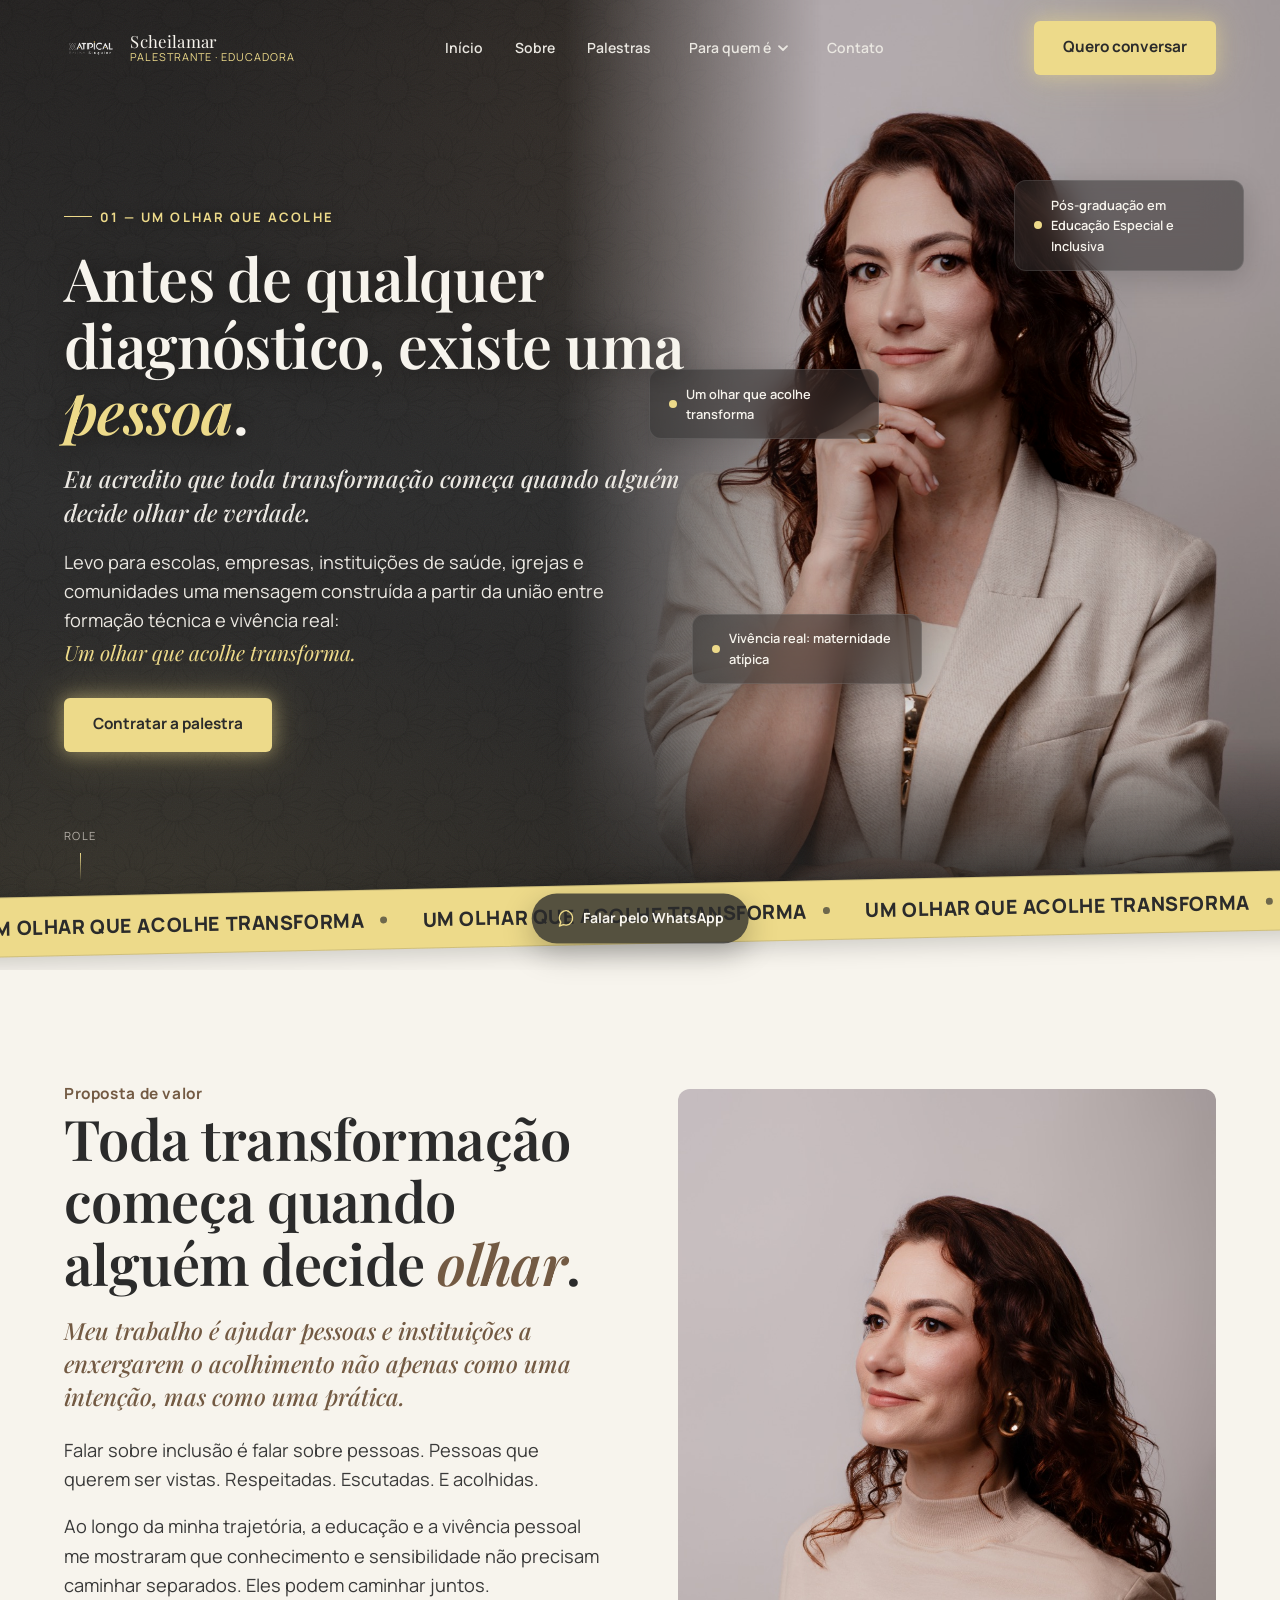
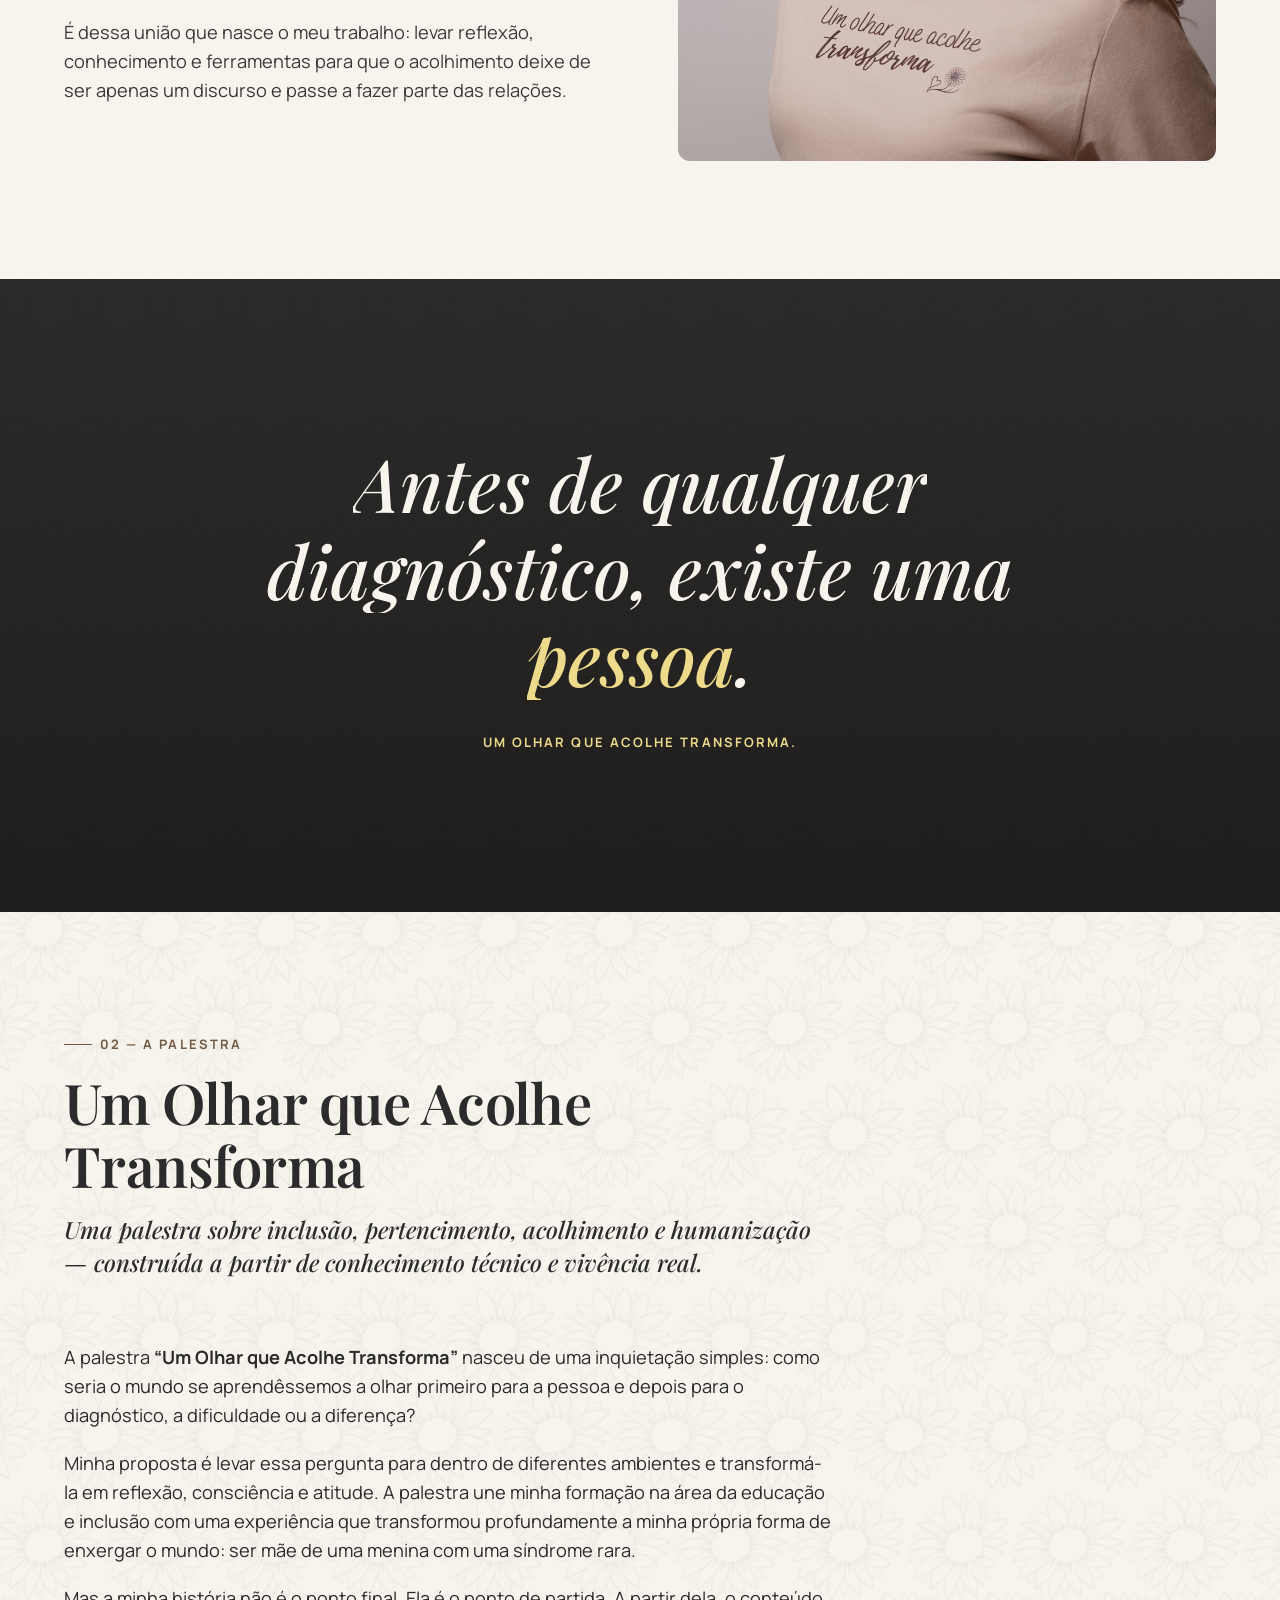
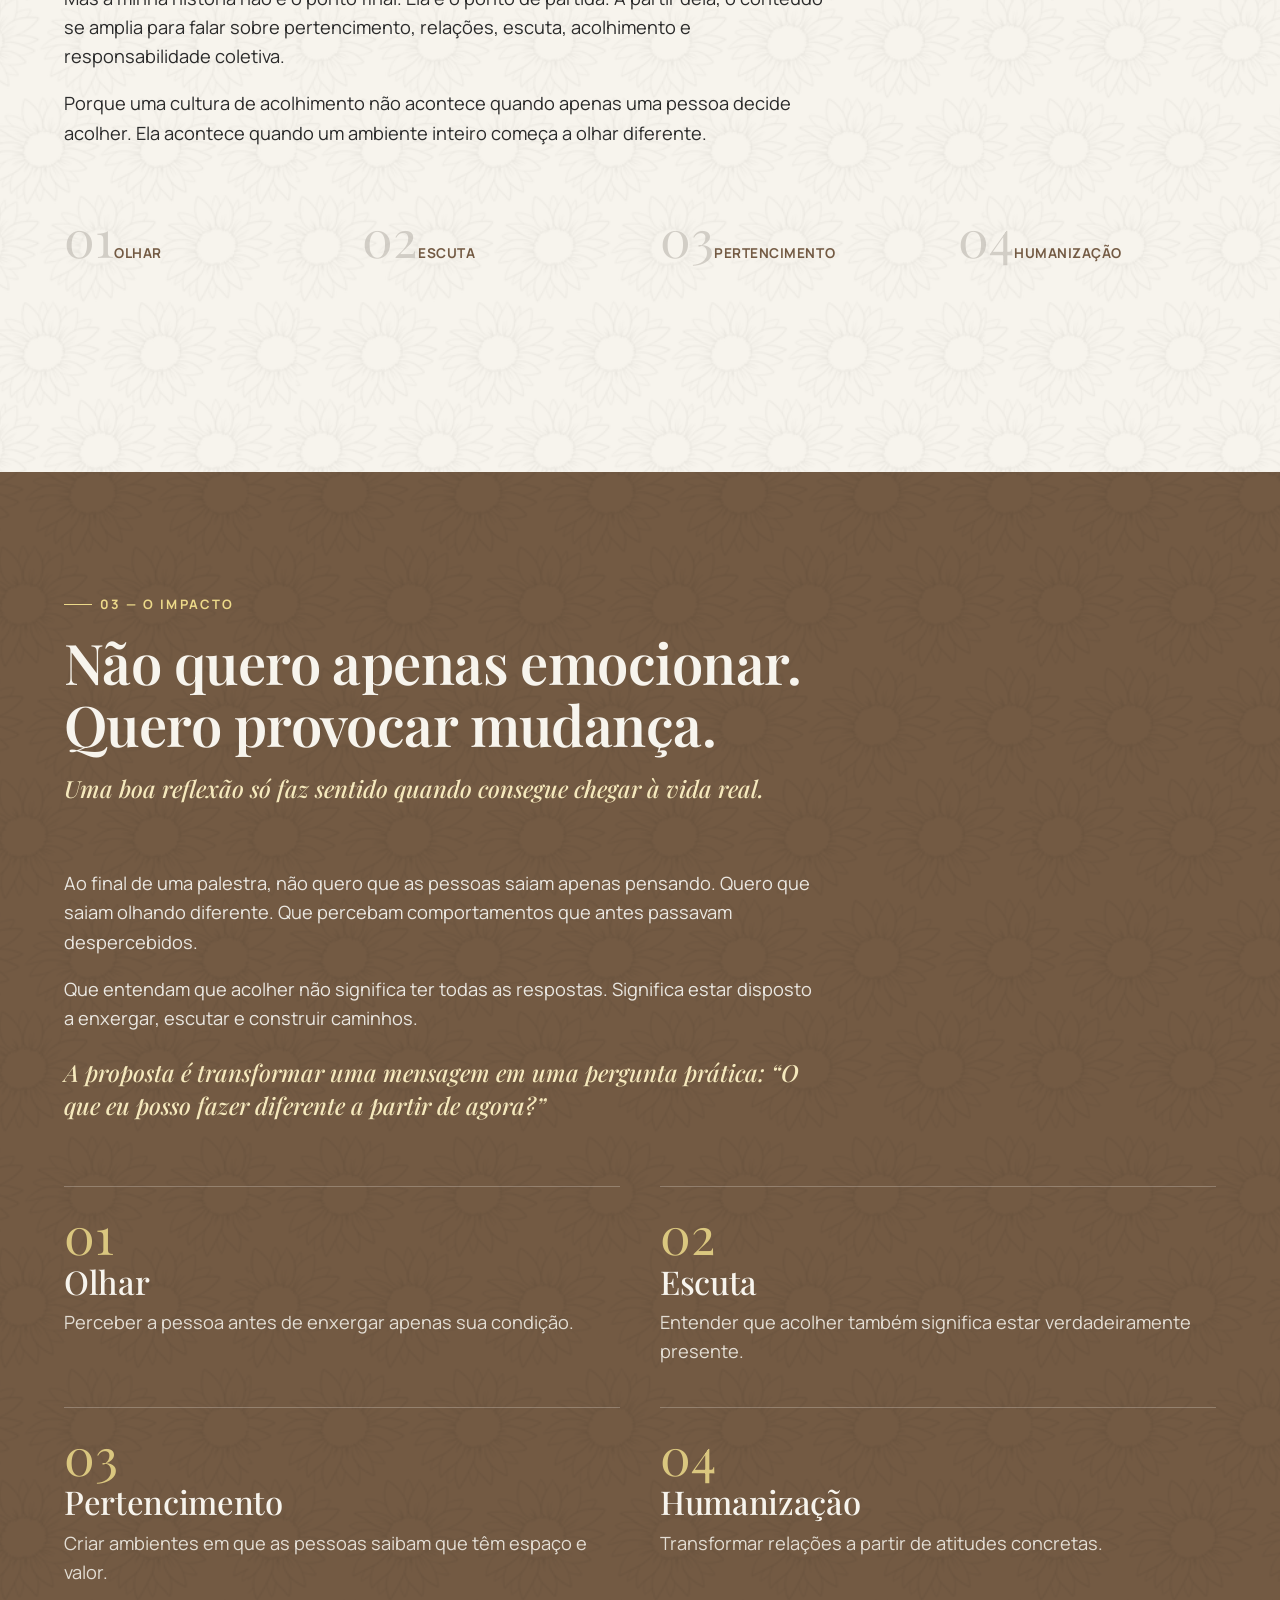
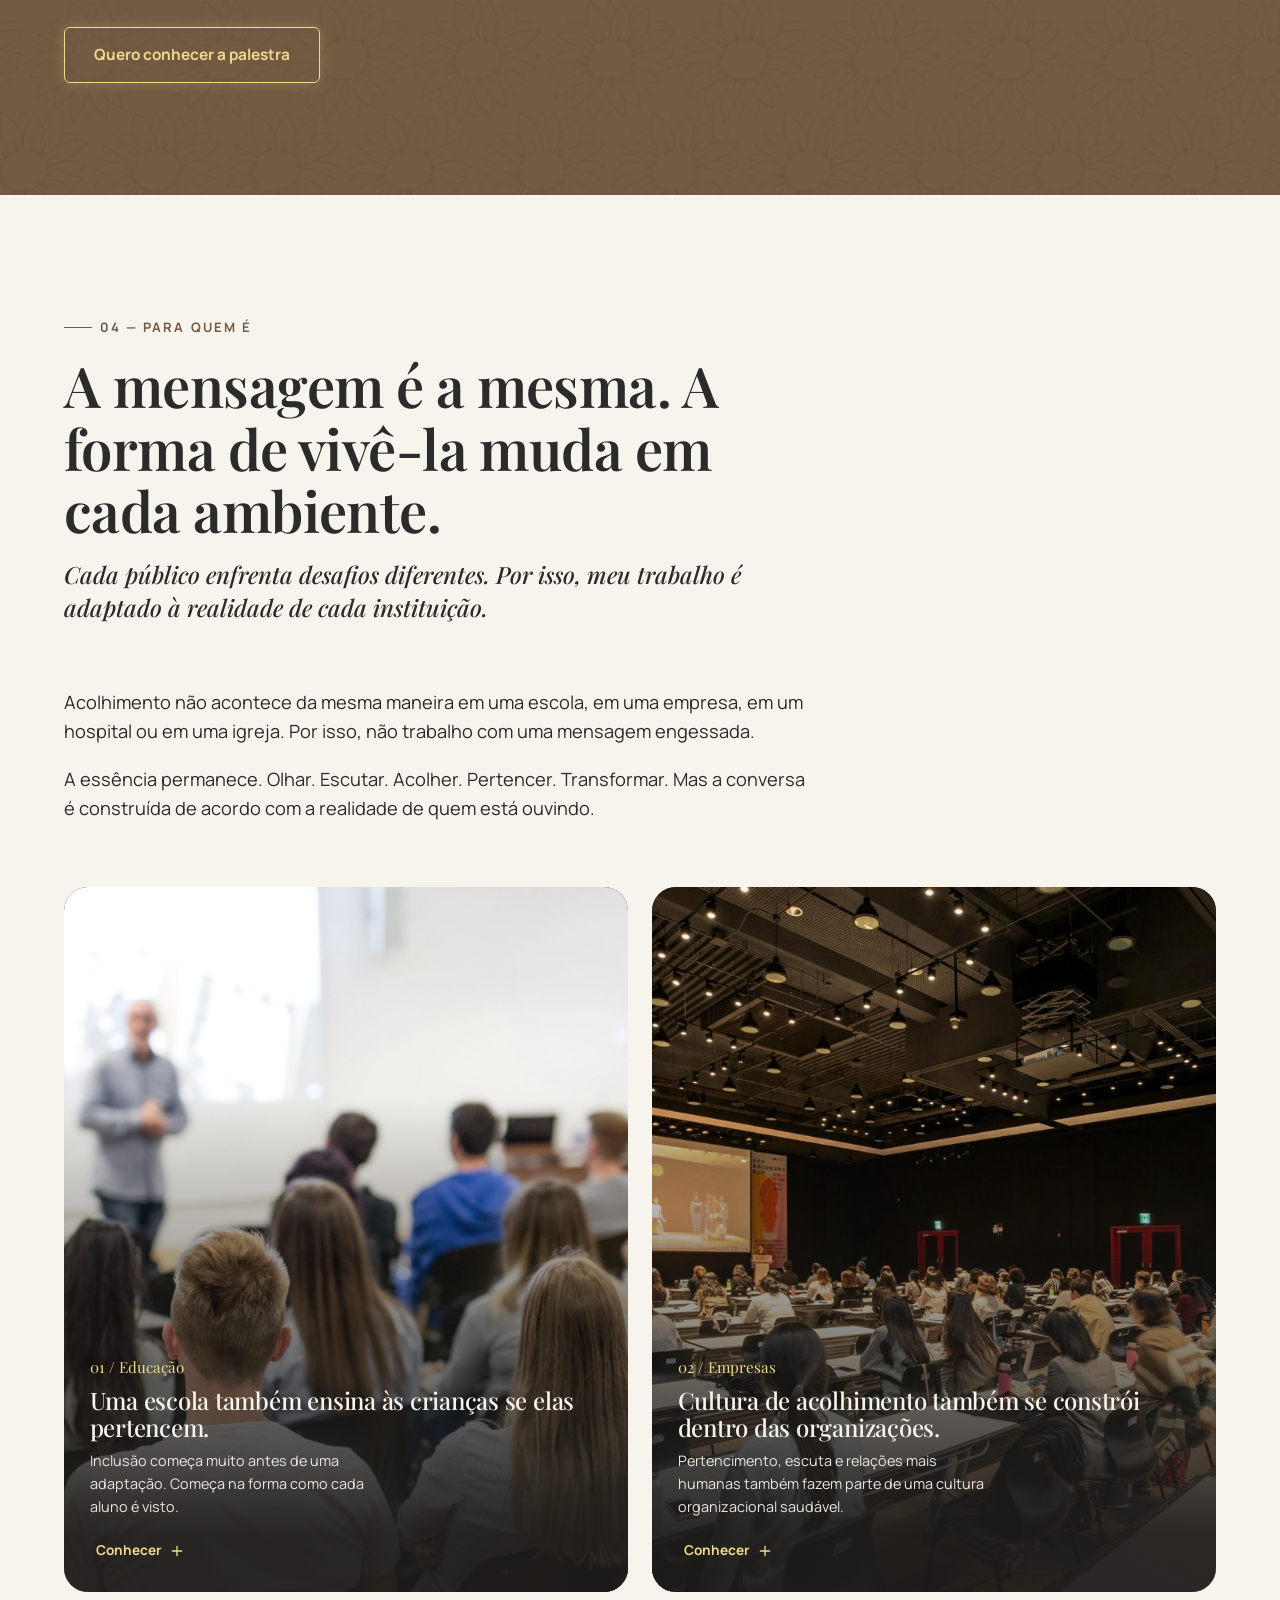
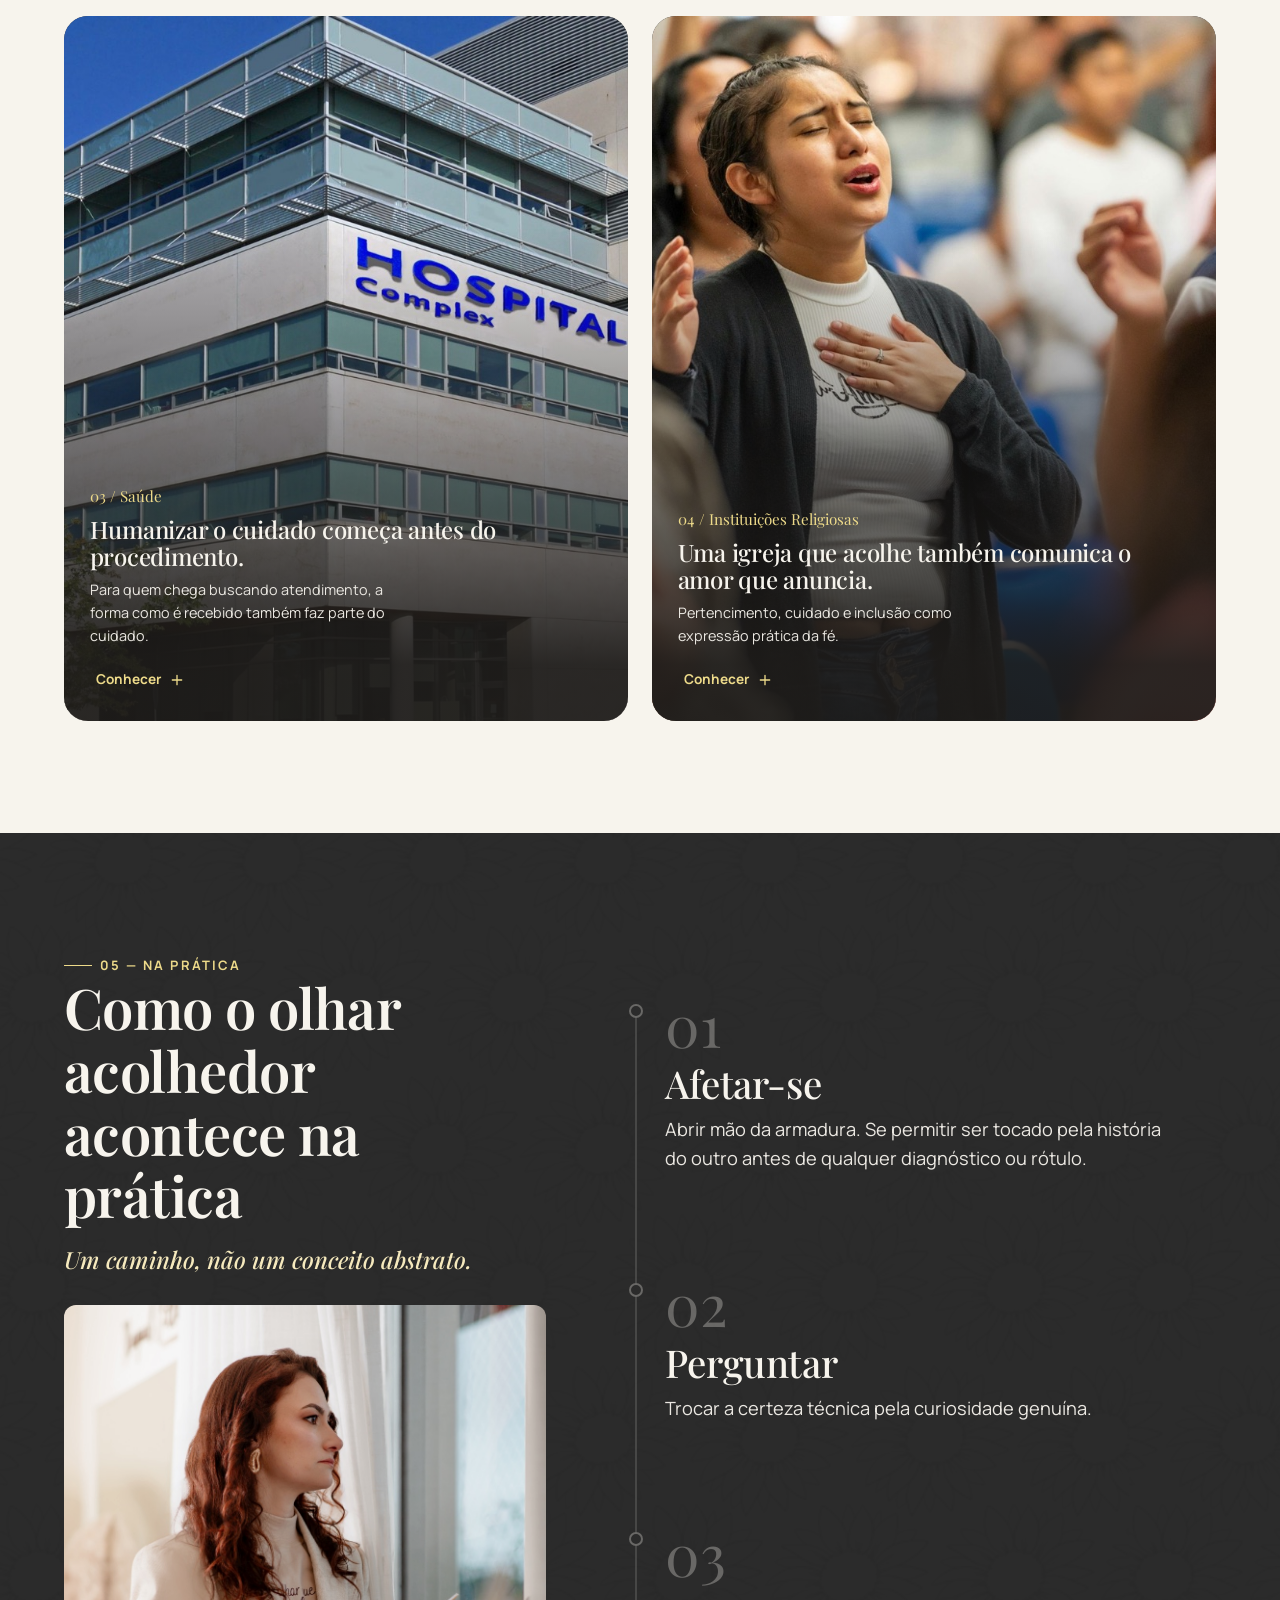
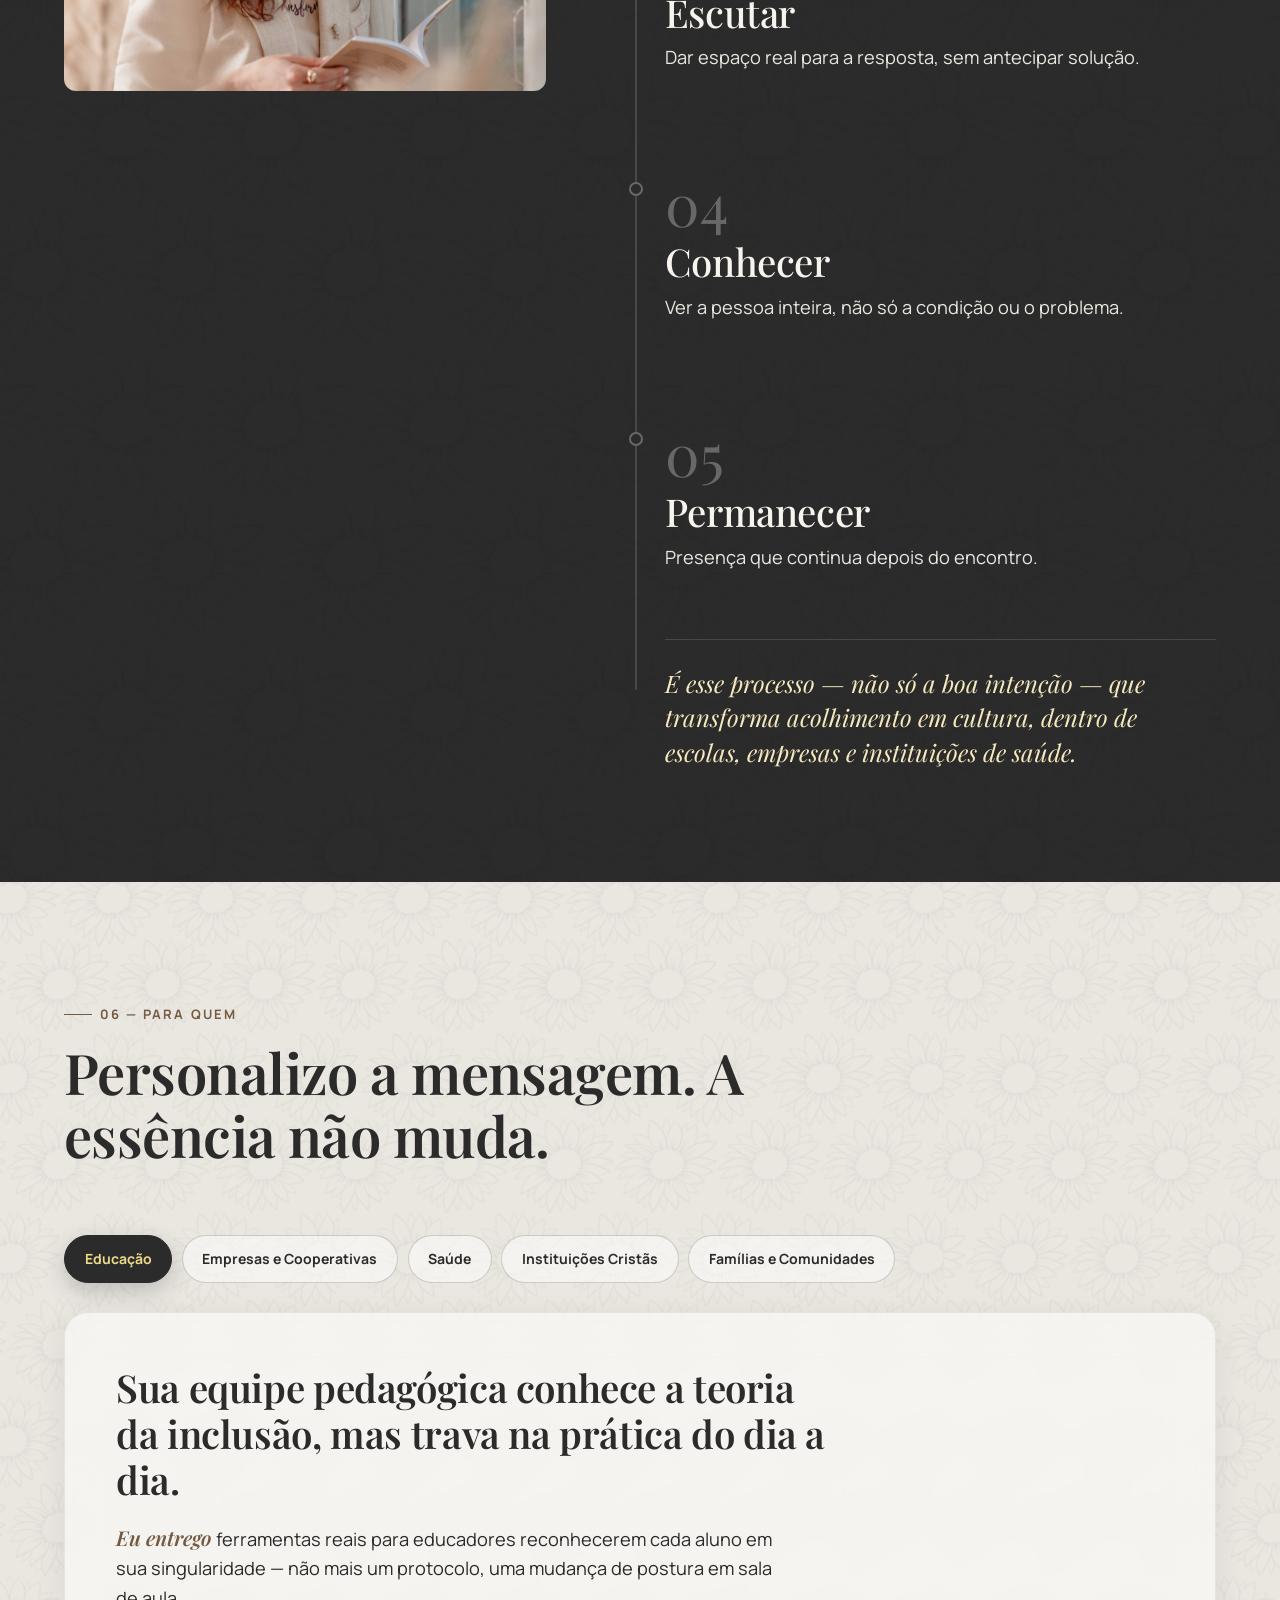
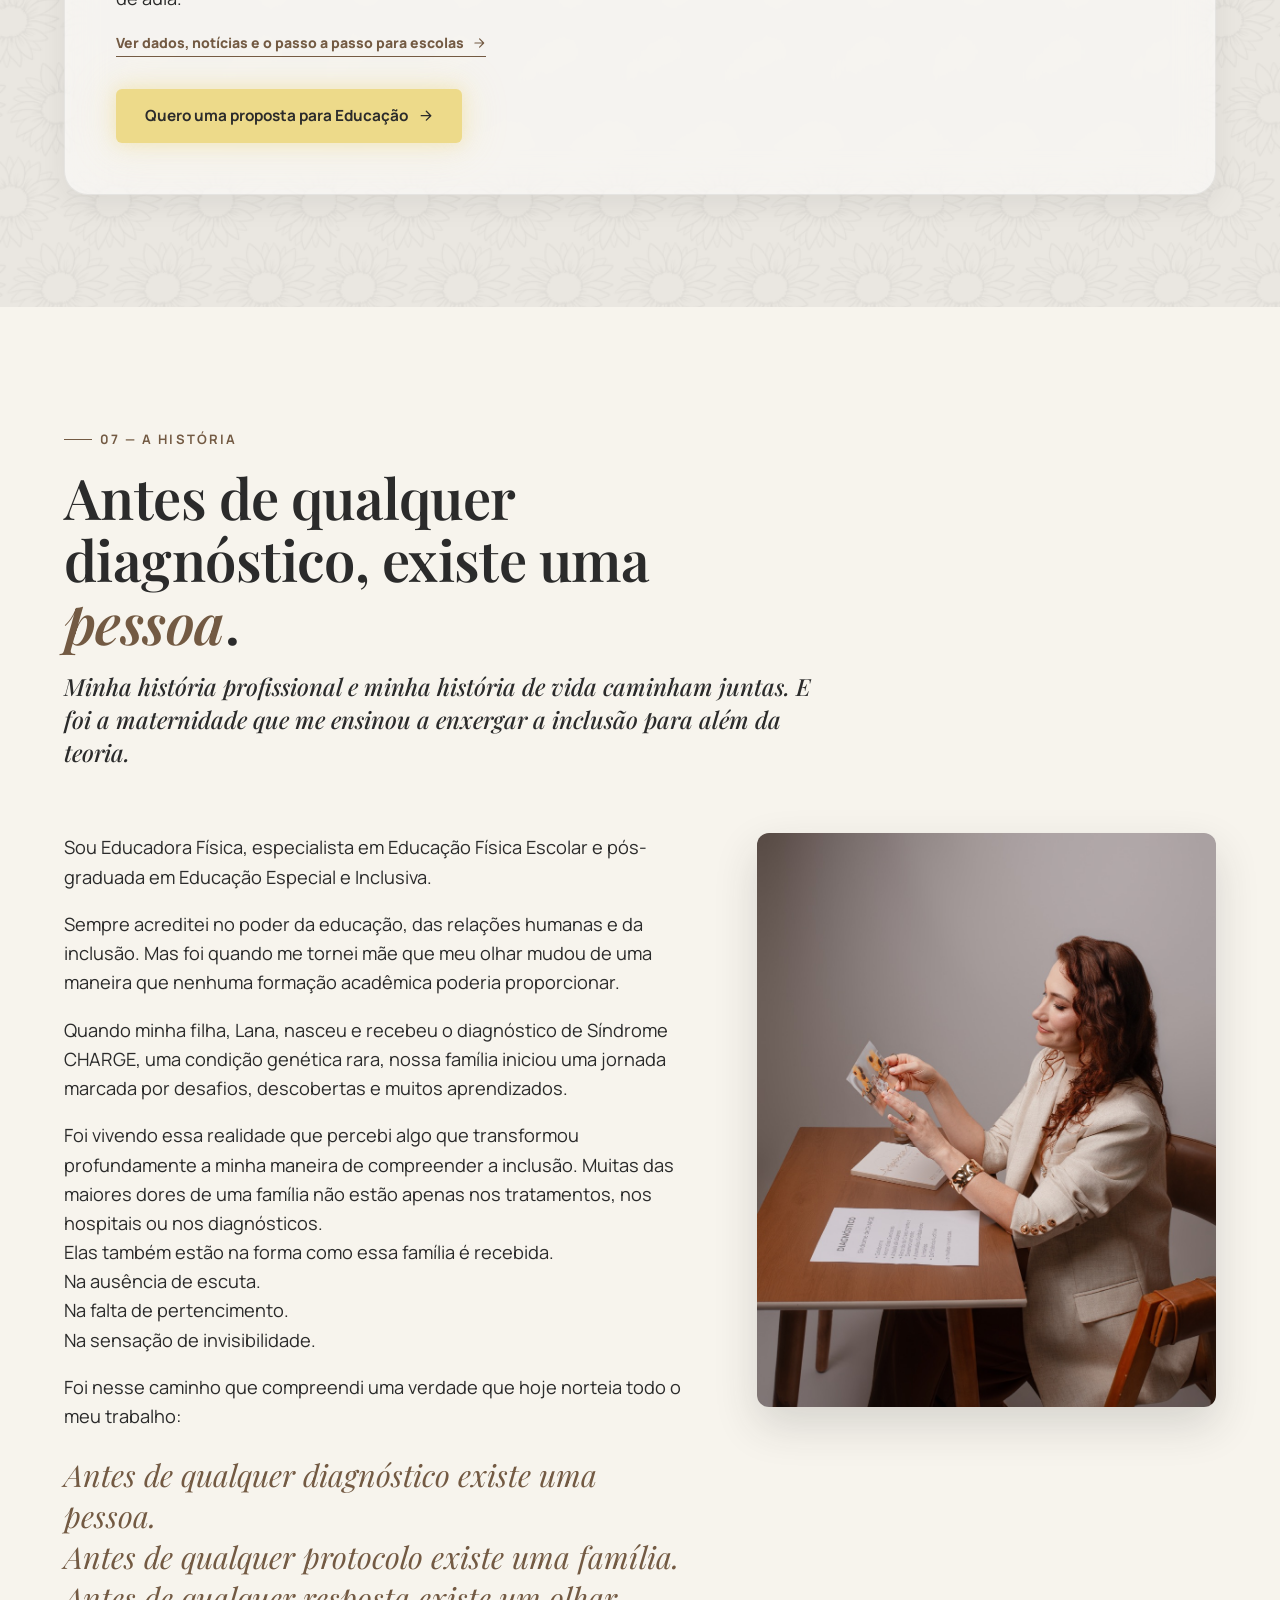
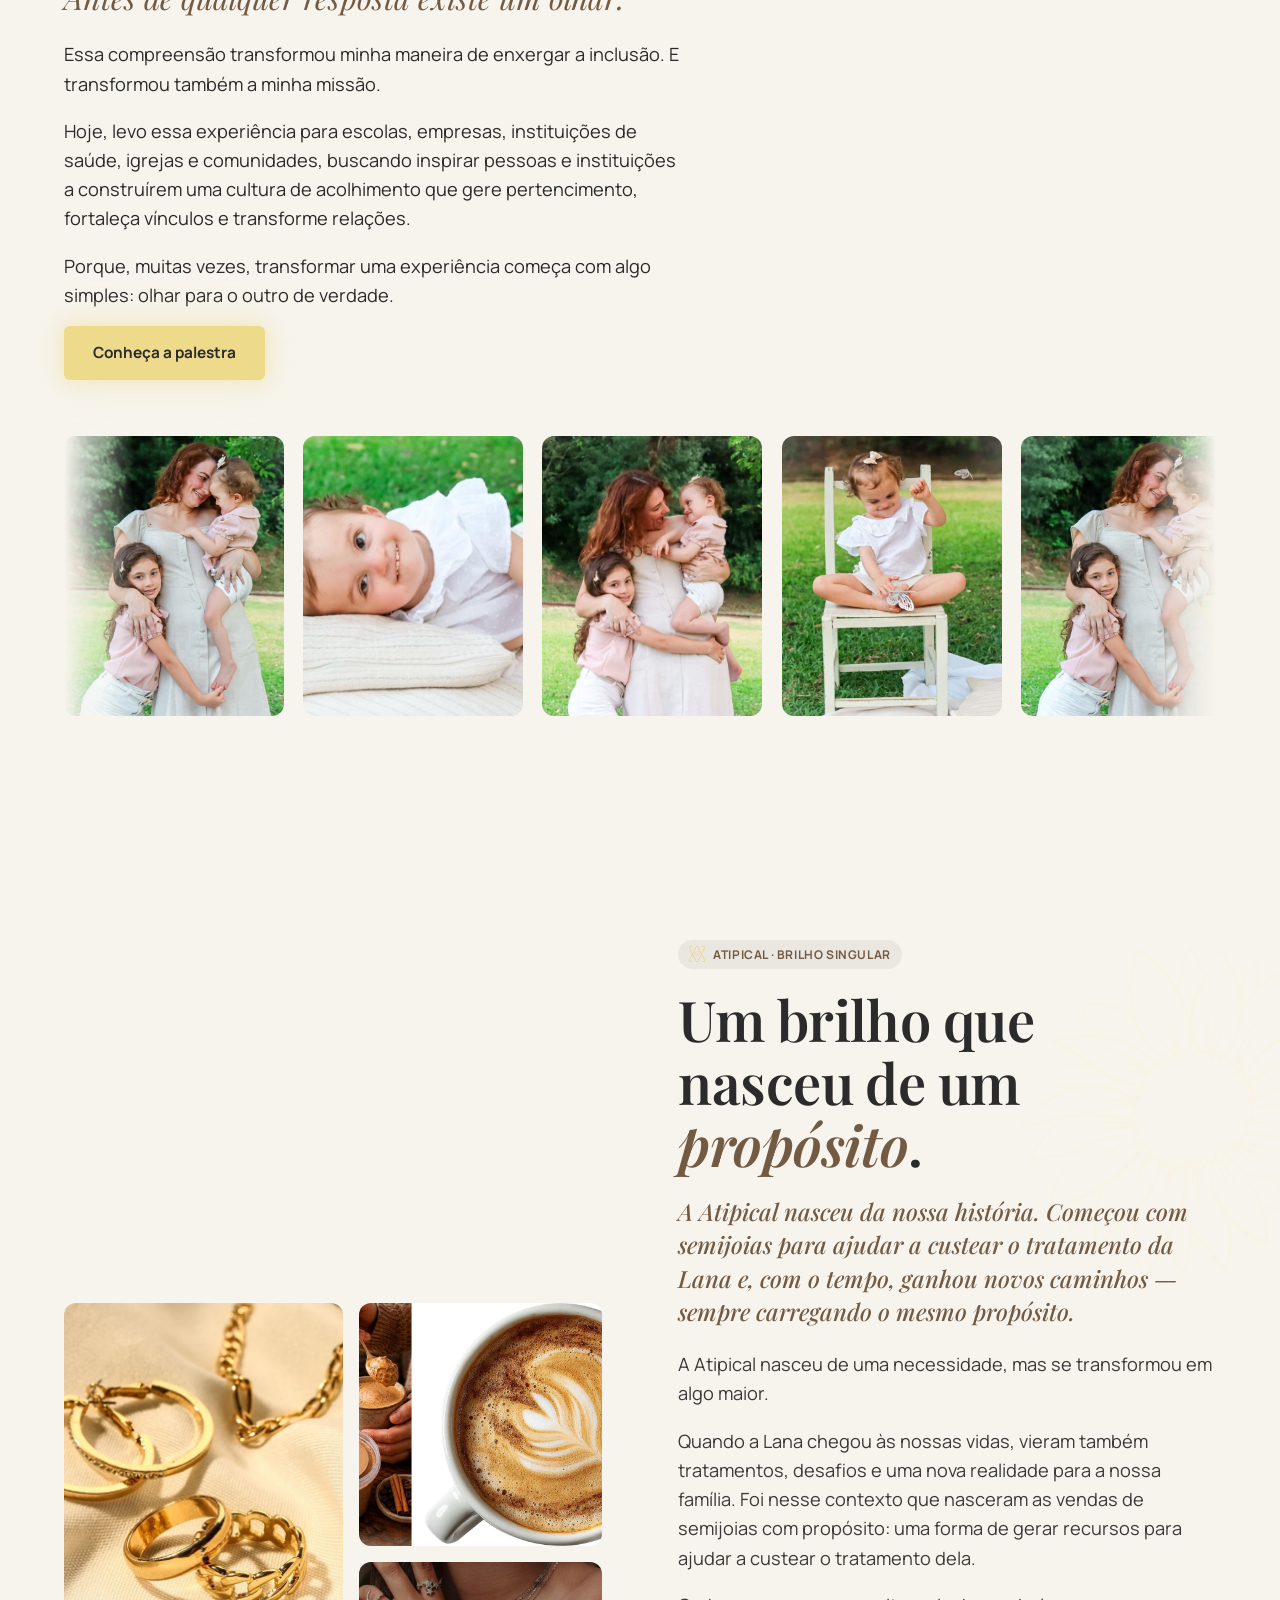
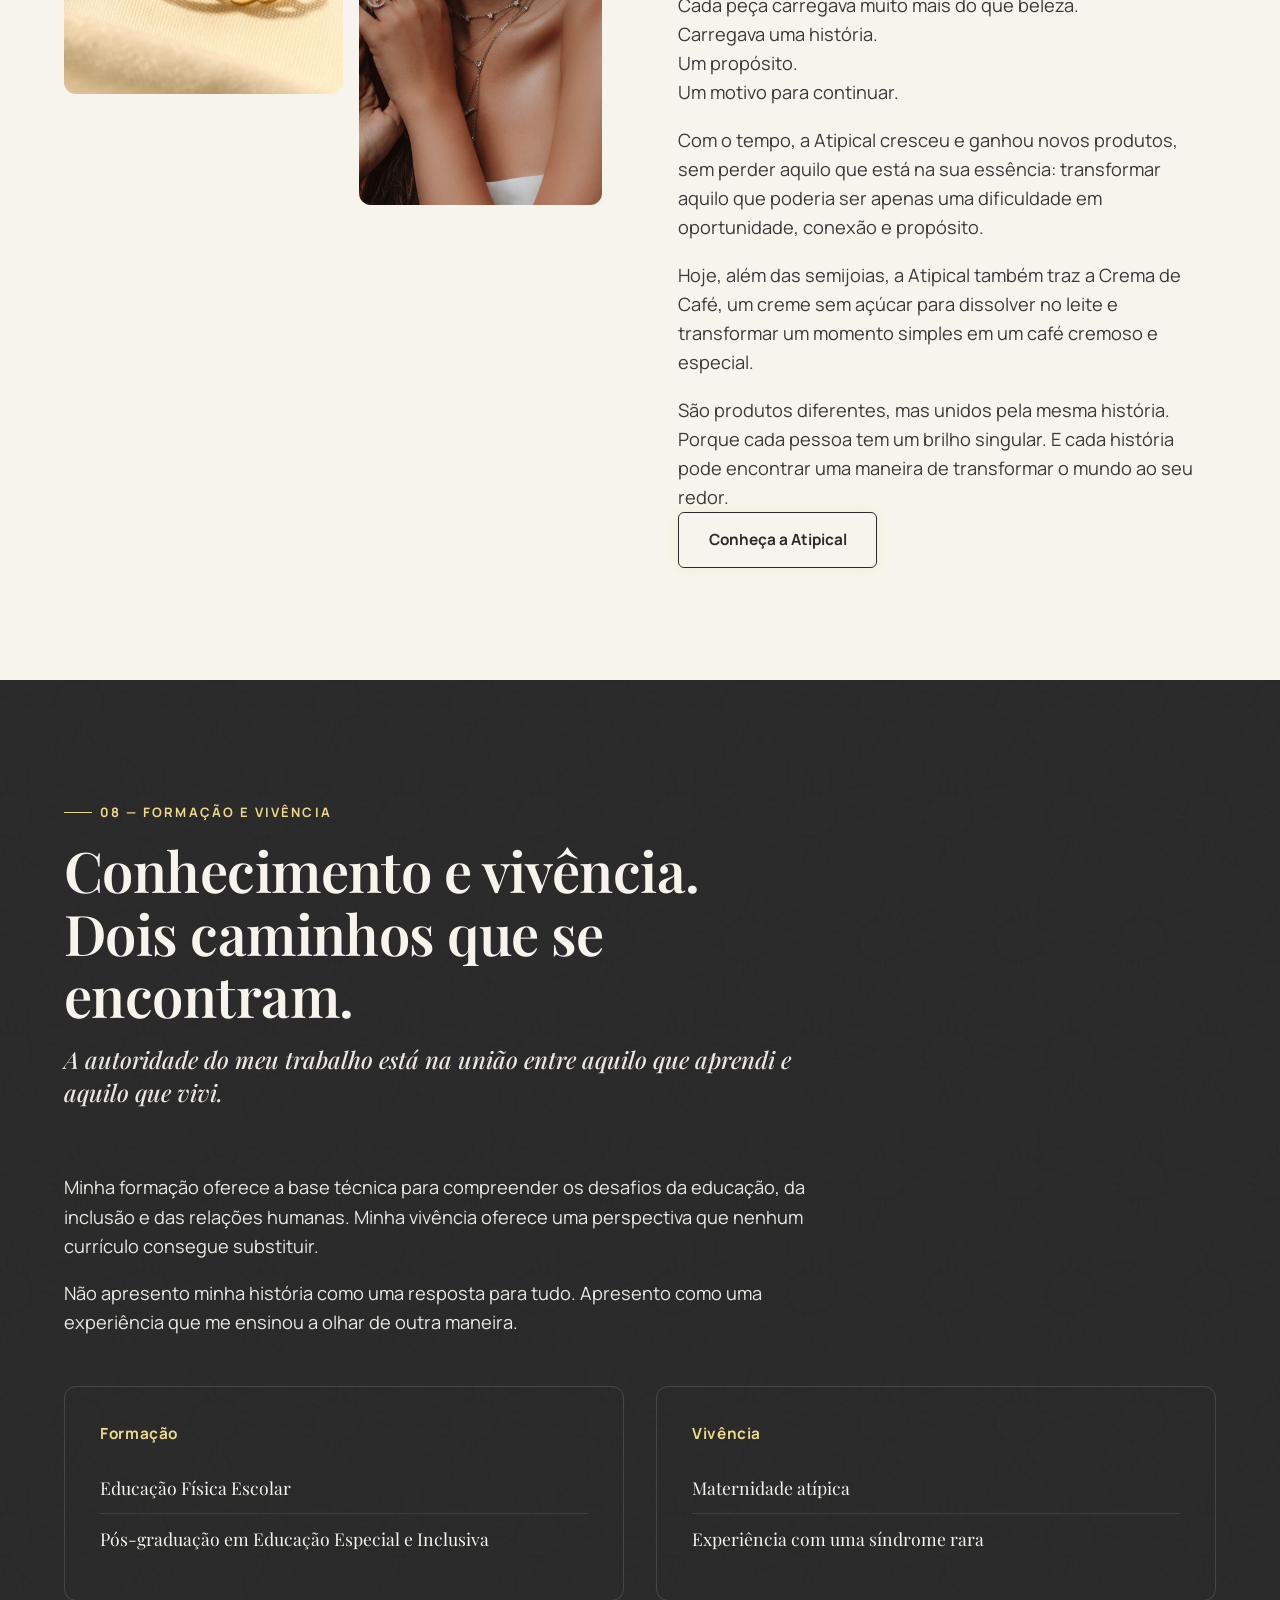
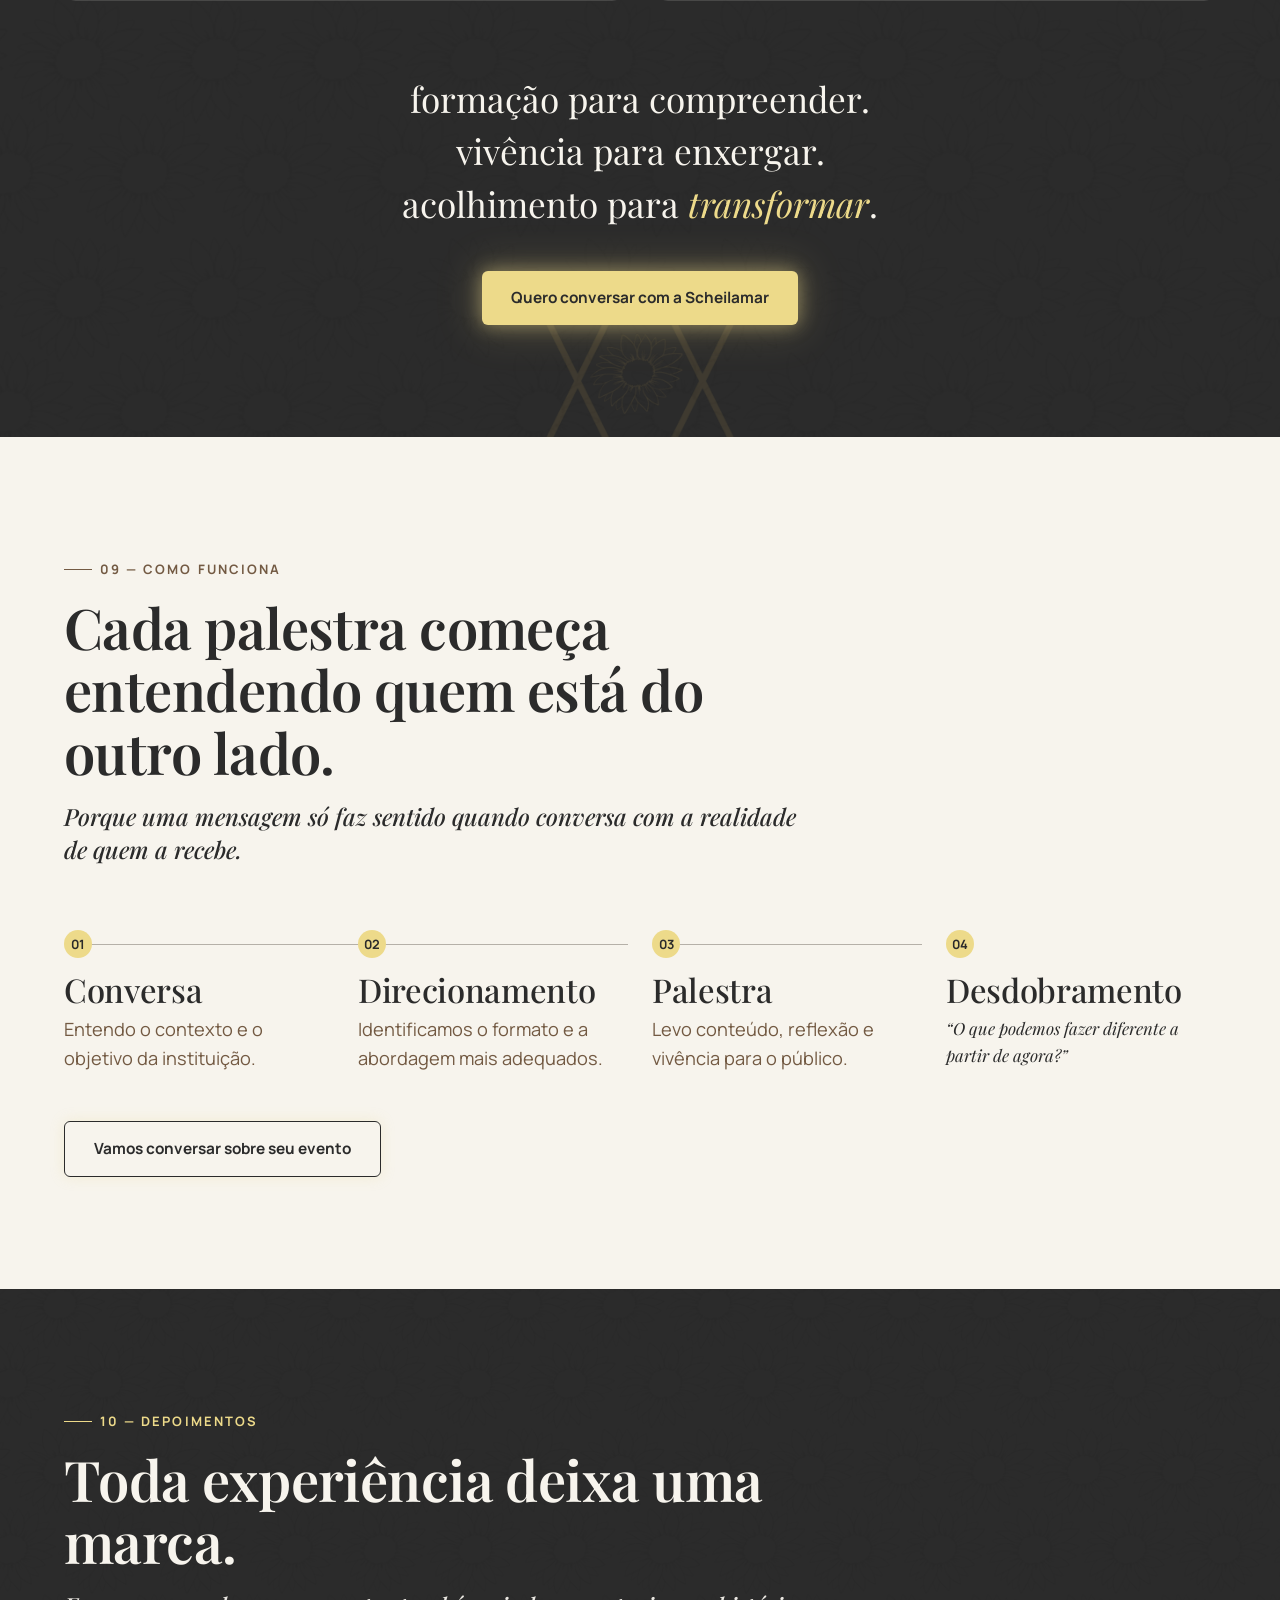
==== commit 8150e94c: "Add files via upload" ====
--- a/index.html
+++ b/index.html
@@ -34,7 +34,16 @@
         <li><a href="#inicio">Início</a></li>
         <li><a href="#sobre">Sobre</a></li>
         <li><a href="#palestra">Palestras</a></li>
-        <li><a href="#para-quem-e">Para quem é</a></li>
+        <li class="has-sub">
+          <button type="button" class="sub-toggle" aria-expanded="false" aria-haspopup="true" aria-controls="sub-para-quem">Para quem é <svg viewBox="0 0 12 12" fill="none" stroke="currentColor" stroke-width="1.8" stroke-linecap="round" stroke-linejoin="round" aria-hidden="true"><path d="M2 4.2 6 8l4-3.8"/></svg></button>
+          <ul class="sub-menu" id="sub-para-quem">
+            <li><a href="educacao/">Educação<small>Escolas, redes de ensino e educadores</small></a></li>
+            <li><a href="empresas/">Empresas<small>Liderança, clima e cultura de acolhimento</small></a></li>
+            <li><a href="saude/">Saúde<small>Humanização e escuta no atendimento</small></a></li>
+            <li><a href="instituicoes-religiosas/">Instituições Religiosas<small>Igrejas e comunidades de fé</small></a></li>
+            <li class="sub-all"><a href="#para-quem-e">Ver todos os públicos <span aria-hidden="true">→</span></a></li>
+          </ul>
+        </li>
         <li><a href="#contato">Contato</a></li>
       </ul>
     </nav>
@@ -52,7 +61,16 @@
   <a href="#inicio">Início</a>
   <a href="#sobre">Sobre</a>
   <a href="#palestra">Palestras</a>
-  <a href="#para-quem-e">Para quem é</a>
+  <div class="m-sub">
+    <button type="button" class="m-sub-toggle" aria-expanded="false" aria-controls="m-sub-list">Para quem é <svg viewBox="0 0 12 12" fill="none" stroke="currentColor" stroke-width="1.8" stroke-linecap="round" stroke-linejoin="round" aria-hidden="true"><path d="M2 4.2 6 8l4-3.8"/></svg></button>
+    <div class="m-sub-list" id="m-sub-list"><div>
+      <a href="educacao/">Educação</a>
+      <a href="empresas/">Empresas</a>
+      <a href="saude/">Saúde</a>
+      <a href="instituicoes-religiosas/">Instituições Religiosas</a>
+      <a href="#para-quem-e">Ver todos</a>
+    </div></div>
+  </div>
   <a href="#contato">Contato</a>
   <a href="#contato" class="btn btn-primary">Quero conversar</a>
 </nav>
@@ -87,8 +105,7 @@
           <span class="hero-signature">Um olhar que acolhe transforma.</span>
         </p>
         <div class="hero-ctas hero-in hero-in-3">
-          <a href="#sobre" class="btn btn-primary">Conhecer meu trabalho</a>
-          <a href="#contato" class="btn btn-secondary">Quero conversar sobre uma palestra</a>
+          <a href="#contato" class="btn btn-primary">Contratar a palestra</a>
         </div>
       </div>
     </div>
@@ -134,7 +151,7 @@
         <a href="#palestra" class="btn-ghost reveal" style="margin-top:1.5rem; display:inline-block;">Conhecer a palestra →</a>
       </div>
       <div class="split-media reveal reveal-delay-1">
-        <img src="assets/img/toda-transformacao.jpg" alt="Scheilamar olhando pela janela, com um livro nas mãos" loading="lazy" width="1002" height="1500">
+        <img src="assets/img/proposta-de-valor.jpg" alt="Scheilamar de perfil, usando a camiseta com a frase Um olhar que acolhe transforma" loading="lazy" width="1002" height="1500">
       </div>
     </div>
   </section>
@@ -169,7 +186,7 @@
         <div class="pillar"><span class="pillar-num">04</span><span class="pillar-label">Humanização</span></div>
       </div>
 
-      <a href="#contato" class="btn btn-primary reveal" style="margin-top:2.5rem;">Quero levar essa mensagem para minha instituição</a>
+      <a href="#contato" class="btn btn-primary btn-wrap reveal" style="margin-top:2.5rem;">Quero levar essa mensagem<br class="br-mobile"> para minha instituição</a>
     </div>
   </section>
 
@@ -247,6 +264,7 @@
               <p>Minha formação em Educação Física Escolar e minha pós-graduação em Educação Especial e Inclusiva fazem parte dessa conversa. Mas a proposta vai além da teoria: é olhar para a realidade do educador e construir uma reflexão que possa chegar à prática.</p>
               <p>Para professores, equipes pedagógicas, gestores e comunidades escolares, a palestra aborda o acolhimento como parte da construção de uma escola em que cada pessoa possa ser vista, respeitada e incluída.</p>
               <a href="#contato" class="btn btn-sm btn-secondary--on-light" data-cta-tipo="Escola">Quero conversar sobre uma palestra para minha escola</a>
+              <a href="educacao/" class="audience-more">Ver a página para escolas →</a>
             </div></div></div>
           </div>
         </article>
@@ -269,6 +287,7 @@
               <p>Minha palestra leva o tema do acolhimento para o ambiente organizacional de maneira prática e conectada à realidade das equipes. A conversa pode ser adaptada para momentos de formação, desenvolvimento de equipes, liderança e ações como a SIPAT.</p>
               <p>O objetivo não é transformar acolhimento em discurso corporativo. É mostrar que pequenas mudanças na forma de olhar, escutar e se relacionar podem produzir mudanças importantes na cultura de um ambiente.</p>
               <a href="#contato" class="btn btn-sm btn-secondary--on-light" data-cta-tipo="Empresa">Quero conversar sobre uma palestra para minha equipe</a>
+              <a href="empresas/" class="audience-more">Ver a página para empresas →</a>
             </div></div></div>
           </div>
         </article>
@@ -291,6 +310,7 @@
               <p>Minha vivência como mãe de uma criança com uma síndrome rara me aproximou de uma realidade que muitas famílias vivem diariamente. Somada à minha formação, essa experiência me permite abordar o tema com sensibilidade, mas também com responsabilidade.</p>
               <p>A proposta é refletir sobre como a equipe pode enxergar não apenas o paciente, mas a pessoa e a família que estão diante dela.</p>
               <a href="#contato" class="btn btn-sm btn-secondary--on-light" data-cta-tipo="Instituição de saúde">Quero conversar sobre uma palestra para minha instituição</a>
+              <a href="saude/" class="audience-more">Ver a página para saúde →</a>
             </div></div></div>
           </div>
         </article>
@@ -313,6 +333,7 @@
               <p>A igreja pode ser diferente. Pode ser lugar de presença. De cuidado. De escuta. De comunidade.</p>
               <p>Nesta palestra, conversamos sobre o acolhimento como expressão concreta do amor ao próximo e sobre como a comunidade cristã pode construir ambientes onde pessoas e famílias sejam verdadeiramente recebidas.</p>
               <a href="#contato" class="btn btn-sm btn-secondary--on-light" data-cta-tipo="Igreja">Quero levar essa mensagem para minha igreja</a>
+              <a href="instituicoes-religiosas/" class="audience-more">Ver a página para instituições religiosas →</a>
             </div></div></div>
           </div>
         </article>
@@ -388,18 +409,22 @@
           <div class="tab-panel is-active" role="tabpanel" id="panel-educacao" aria-labelledby="tab-educacao">
             <p class="tab-pain">Sua equipe pedagógica conhece a teoria da inclusão, mas trava na prática do dia a dia.</p>
             <p class="tab-deliver"><strong>Eu entrego</strong> ferramentas reais para educadores reconhecerem cada aluno em sua singularidade — não mais um protocolo, uma mudança de postura em sala de aula.</p>
+            <a class="tab-more" href="educacao/">Ver dados, notícias e o passo a passo para escolas <svg viewBox="0 0 24 24" fill="none" stroke="currentColor" stroke-width="2" stroke-linecap="round" stroke-linejoin="round" aria-hidden="true"><path d="M5 12h14M13 5l7 7-7 7"/></svg></a>
           </div>
           <div class="tab-panel" role="tabpanel" id="panel-empresas" aria-labelledby="tab-empresas" hidden>
             <p class="tab-pain">Clima pesado, rotatividade alta, e a exigência da NR-1 batendo na porta.</p>
             <p class="tab-deliver"><strong>Eu entrego</strong> uma cultura de acolhimento que vira vantagem competitiva — lideranças mais empáticas, equipes mais conectadas.</p>
+            <a class="tab-more" href="empresas/">Ver dados, notícias e o passo a passo para empresas <svg viewBox="0 0 24 24" fill="none" stroke="currentColor" stroke-width="2" stroke-linecap="round" stroke-linejoin="round" aria-hidden="true"><path d="M5 12h14M13 5l7 7-7 7"/></svg></a>
           </div>
           <div class="tab-panel" role="tabpanel" id="panel-saude" aria-labelledby="tab-saude" hidden>
             <p class="tab-pain">Sua equipe é tecnicamente excelente, mas o paciente ainda sai sentindo que não foi visto.</p>
             <p class="tab-deliver"><strong>Eu entrego</strong> humanização do atendimento desde a escuta — antes do procedimento, a pessoa.</p>
+            <a class="tab-more" href="saude/">Ver dados, notícias e o passo a passo para saúde <svg viewBox="0 0 24 24" fill="none" stroke="currentColor" stroke-width="2" stroke-linecap="round" stroke-linejoin="round" aria-hidden="true"><path d="M5 12h14M13 5l7 7-7 7"/></svg></a>
           </div>
           <div class="tab-panel" role="tabpanel" id="panel-cristas" aria-labelledby="tab-cristas" hidden>
             <p class="tab-pain">Famílias atípicas na sua comunidade se sentem invisíveis, mesmo cercadas de boa intenção.</p>
             <p class="tab-deliver"><strong>Eu entrego</strong> um olhar prático sobre acolhimento como expressão de fé — não só discurso, atitude.</p>
+            <a class="tab-more" href="instituicoes-religiosas/">Ver dados, notícias e o passo a passo para instituições religiosas <svg viewBox="0 0 24 24" fill="none" stroke="currentColor" stroke-width="2" stroke-linecap="round" stroke-linejoin="round" aria-hidden="true"><path d="M5 12h14M13 5l7 7-7 7"/></svg></a>
           </div>
           <div class="tab-panel" role="tabpanel" id="panel-familias" aria-labelledby="tab-familias" hidden>
             <p class="tab-pain">Ninguém ao redor entende de verdade o que vocês estão vivendo.</p>
@@ -714,7 +739,7 @@
             <svg viewBox="0 0 24 24" fill="none" stroke="currentColor" stroke-width="1.8" stroke-linecap="round" stroke-linejoin="round"><path d="M17 2.1c-4.9-1.7-9.9 1-11.6 5.9-1.1 3.1-.5 6.4 1.4 9L5 22l5.2-1.7c1.4.5 2.9.7 4.4.5 5.1-.8 8.6-5.6 7.8-10.7-.6-3.7-3.2-6.8-6.7-8"/></svg>
             <div>
               <span class="label">WhatsApp</span>
-              <a href="#" id="wa-direct-link" target="_blank" rel="noopener">+55 42 9146-3040</a>
+              <a href="#" id="wa-direct-link" target="_blank" rel="noopener">42 9 9146-3040</a>
             </div>
           </div>
 
@@ -722,7 +747,7 @@
             <svg viewBox="0 0 24 24" fill="none" stroke="currentColor" stroke-width="1.8" stroke-linecap="round" stroke-linejoin="round"><rect x="3" y="3" width="18" height="18" rx="5"/><circle cx="12" cy="12" r="4"/><circle cx="17.2" cy="6.8" r="1" fill="currentColor" stroke="none"/></svg>
             <div>
               <span class="label">Instagram</span>
-              <a href="https://www.instagram.com/scheila.maes/" target="_blank" rel="noopener">@scheila.maes</a>
+              <a href="https://www.instagram.com/scheilamartosta/" target="_blank" rel="noopener">@scheilamartosta</a>
             </div>
           </div>
 
@@ -806,13 +831,17 @@
           <li><a href="#sobre">Sobre mim</a></li>
           <li><a href="#palestra">Palestras</a></li>
           <li><a href="#para-quem-e">Para quem é</a></li>
+          <li><a href="educacao/">Para escolas</a></li>
+          <li><a href="empresas/">Para empresas</a></li>
+          <li><a href="saude/">Para saúde</a></li>
+          <li><a href="instituicoes-religiosas/">Para instituições religiosas</a></li>
         </ul>
       </div>
       <div class="footer-col">
         <h4>Contato</h4>
         <ul>
           <li><a href="#contato">Fale comigo</a></li>
-          <li><a href="https://www.instagram.com/scheila.maes/" target="_blank" rel="noopener">Instagram</a></li>
+          <li><a href="https://www.instagram.com/scheilamartosta/" target="_blank" rel="noopener">Instagram</a></li>
         </ul>
       </div>
       <div class="footer-col">
--- a/css/styles.css
+++ b/css/styles.css
@@ -398,6 +398,7 @@
 .hero-text .copy { max-width: 52ch; margin-bottom: 1.8rem; }
 .hero-signature { font-family: var(--font-serif); font-style: italic; color: var(--yellow); font-size: 1.15em; }
 .hero-ctas { display: flex; flex-wrap: wrap; gap: 1rem; }
+.br-mobile { display: none; }
 
 .floating-badge {
   position: absolute;
@@ -755,10 +756,19 @@
 /* ---------- CTA final ---------- */
 .cta-final {
   position: relative;
-  background: linear-gradient(180deg, rgba(30,28,26,.55), rgba(30,28,26,.88)), url('../assets/img/palestra-4.jpg') center/cover no-repeat;
+  overflow: hidden;
+  background: linear-gradient(180deg, #25221f, #1b1917);
   color: var(--offwhite);
   text-align: center;
   padding-block: clamp(5rem, 10vw, 8rem);
+}
+.cta-final::before {
+  content: "";
+  position: absolute; inset: 0;
+  background:
+    linear-gradient(180deg, rgba(27,25,23,0) 0%, rgba(27,25,23,0) 34%, rgba(27,25,23,.82) 58%, #1b1917 74%),
+    linear-gradient(rgba(27,25,23,.28), rgba(27,25,23,.28)),
+    url('../assets/img/mic.jpg') center top / cover no-repeat;
 }
 .cta-final .container { max-width: 820px; }
 .cta-final h2 { margin-bottom: 1.2rem; }
@@ -980,7 +990,7 @@
 @media (max-width: 767px) {
   #apresentacao .split-media img {
     aspect-ratio: 1/1;
-    object-position: center 10%;
+    object-position: center 26%;
   }
 
   .audience-card {
@@ -1215,3 +1225,105 @@
 @media (min-width: 1024px) and (min-width: 0px) {
   .about-grid-shift { margin-inline-start: -6%; }
 }
+
+/* ============================================================
+   AJUSTES — hero, botão "A palestra", CTA final (Mic)
+   ============================================================ */
+@media (max-width: 767px) {
+  .hero-ctas { justify-content: center; }
+  .hero-ctas .btn { margin-inline: auto; }
+  .br-mobile { display: inline; }
+  .btn.btn-wrap {
+    display: flex; width: fit-content; max-width: 100%;
+    margin-inline: auto;
+    justify-content: center; text-align: center;
+    white-space: normal; line-height: 1.25;
+    font-size: .78rem; padding: .62em 1.3em;
+  }
+  .cta-final { padding-top: min(104vw, 24rem); }
+  .cta-final::before { background-position: center top, center, 50% 0; }
+}
+@media (min-width: 768px) {
+  .cta-final { text-align: left; padding-block: clamp(5.5rem, 9vw, 8.5rem); }
+  .cta-final .container { max-width: var(--container-max); }
+  .cta-final .container > * { max-width: 34rem; }
+  .cta-final::before {
+    left: auto; width: min(56%, 760px);
+    background:
+      linear-gradient(90deg, #1b1917 0%, rgba(27,25,23,.55) 28%, rgba(27,25,23,0) 62%),
+      linear-gradient(180deg, rgba(27,25,23,.0) 70%, rgba(27,25,23,.55) 100%),
+      linear-gradient(rgba(27,25,23,.18), rgba(27,25,23,.18)),
+      url('../assets/img/mic.jpg') 50% 22% / cover no-repeat;
+  }
+}
+
+/* ============================================================
+   MENU SUSPENSO — "Para quem é"
+   ============================================================ */
+.main-nav .has-sub { position: relative; }
+.sub-toggle {
+  display: inline-flex; align-items: center; gap: .4rem;
+  font-size: .875rem; font-weight: 600; color: var(--gray-light);
+  padding-block: .3rem; cursor: pointer;
+  transition: color var(--dur-fast) var(--ease);
+}
+.sub-toggle:hover, .has-sub.is-open > .sub-toggle { color: var(--offwhite); }
+.sub-toggle svg { width: 12px; height: 12px; transition: transform var(--dur-fast) var(--ease); }
+.has-sub.is-open > .sub-toggle svg { transform: rotate(180deg); }
+.main-nav .sub-menu {
+  display: block;
+  position: absolute; top: calc(100% + .9rem); left: 50%;
+  width: 19rem; padding: .6rem;
+  border-radius: var(--radius-md);
+  background: rgba(36,34,32,.92);
+  -webkit-backdrop-filter: blur(18px) saturate(140%);
+  backdrop-filter: blur(18px) saturate(140%);
+  border: 1px solid rgba(255,255,255,.1);
+  box-shadow: 0 24px 50px rgba(0,0,0,.35);
+  opacity: 0; visibility: hidden;
+  transform: translate(-50%, 8px);
+  transition: opacity var(--dur-fast) var(--ease), transform var(--dur-fast) var(--ease), visibility var(--dur-fast);
+}
+.main-nav .sub-menu::before { content: ""; position: absolute; inset: -1rem 0 100% 0; }
+.has-sub.is-open > .sub-menu { opacity: 1; visibility: visible; transform: translate(-50%, 0); }
+.main-nav .sub-menu li { margin: 0; }
+.main-nav .sub-menu a {
+  display: flex; flex-direction: column; gap: .15rem;
+  padding: .7rem .9rem; border-radius: var(--radius-sm);
+  font-size: .9rem; color: var(--offwhite);
+}
+.main-nav .sub-menu a::after { display: none; }
+.main-nav .sub-menu a small { font-size: .74rem; font-weight: 500; color: var(--gray-mid); }
+.main-nav .sub-menu a:hover, .main-nav .sub-menu a[aria-current="page"] { background: rgba(237,218,138,.12); color: var(--yellow); }
+.main-nav .sub-menu .sub-all { margin-top: .3rem; padding-top: .3rem; border-top: 1px solid rgba(255,255,255,.1); }
+.main-nav .sub-menu .sub-all a { font-size: .8rem; color: var(--yellow); flex-direction: row; justify-content: space-between; }
+
+/* mobile */
+.mobile-nav .m-sub { display: flex; flex-direction: column; align-items: center; gap: .9rem; }
+.m-sub-toggle {
+  display: inline-flex; align-items: center; gap: .6rem;
+  font-family: var(--font-serif); font-size: 1.75rem; color: var(--offwhite);
+}
+.m-sub-toggle svg { width: 16px; height: 16px; transition: transform var(--dur-fast) var(--ease); }
+.m-sub.is-open .m-sub-toggle svg { transform: rotate(180deg); }
+.m-sub-list {
+  display: grid; grid-template-rows: 0fr; transition: grid-template-rows var(--dur-med) var(--ease);
+  width: 100%;
+}
+.m-sub.is-open .m-sub-list { grid-template-rows: 1fr; }
+.m-sub-list > div { overflow: hidden; display: flex; flex-direction: column; align-items: center; gap: .8rem; }
+.mobile-nav .m-sub-list a { font-family: var(--font-sans); font-size: 1.05rem; font-weight: 600; color: var(--yellow); }
+.mobile-nav .m-sub-list > div { padding-block: .4rem; }
+
+/* menu mobile: cabe em telas baixas, mesmo com o submenu aberto */
+.mobile-nav { gap: 1.35rem; padding: 5.5rem 1.5rem 2rem; overflow-y: auto; justify-content: center; justify-content: safe center; }
+.mobile-nav a, .m-sub-toggle { font-size: 1.6rem; }
+.mobile-nav .btn-primary { margin-top: .6rem; color: var(--graphite); font-family: var(--font-sans); font-size: 1rem; }
+.mobile-nav .m-sub-list a { font-size: 1.05rem; }
+
+/* links para as páginas por público */
+.tab-more { display: inline-flex; align-items: center; gap: .5rem; margin-top: 1.2rem; font-size: .875rem; font-weight: 800; color: var(--brown); border-bottom: 1.5px solid currentColor; padding-bottom: .1rem; }
+.tab-more svg { width: 14px; height: 14px; transition: transform var(--dur-fast) var(--ease); }
+.tab-more:hover svg { transform: translateX(3px); }
+.audience-more { display: inline-block; margin-top: 1rem; margin-left: .2rem; font-size: .85rem; font-weight: 800; color: var(--brown); border-bottom: 1.5px solid currentColor; }
+@media (max-width: 767px) { .audience-more { display: block; width: fit-content; margin: 1rem auto 0; } }
